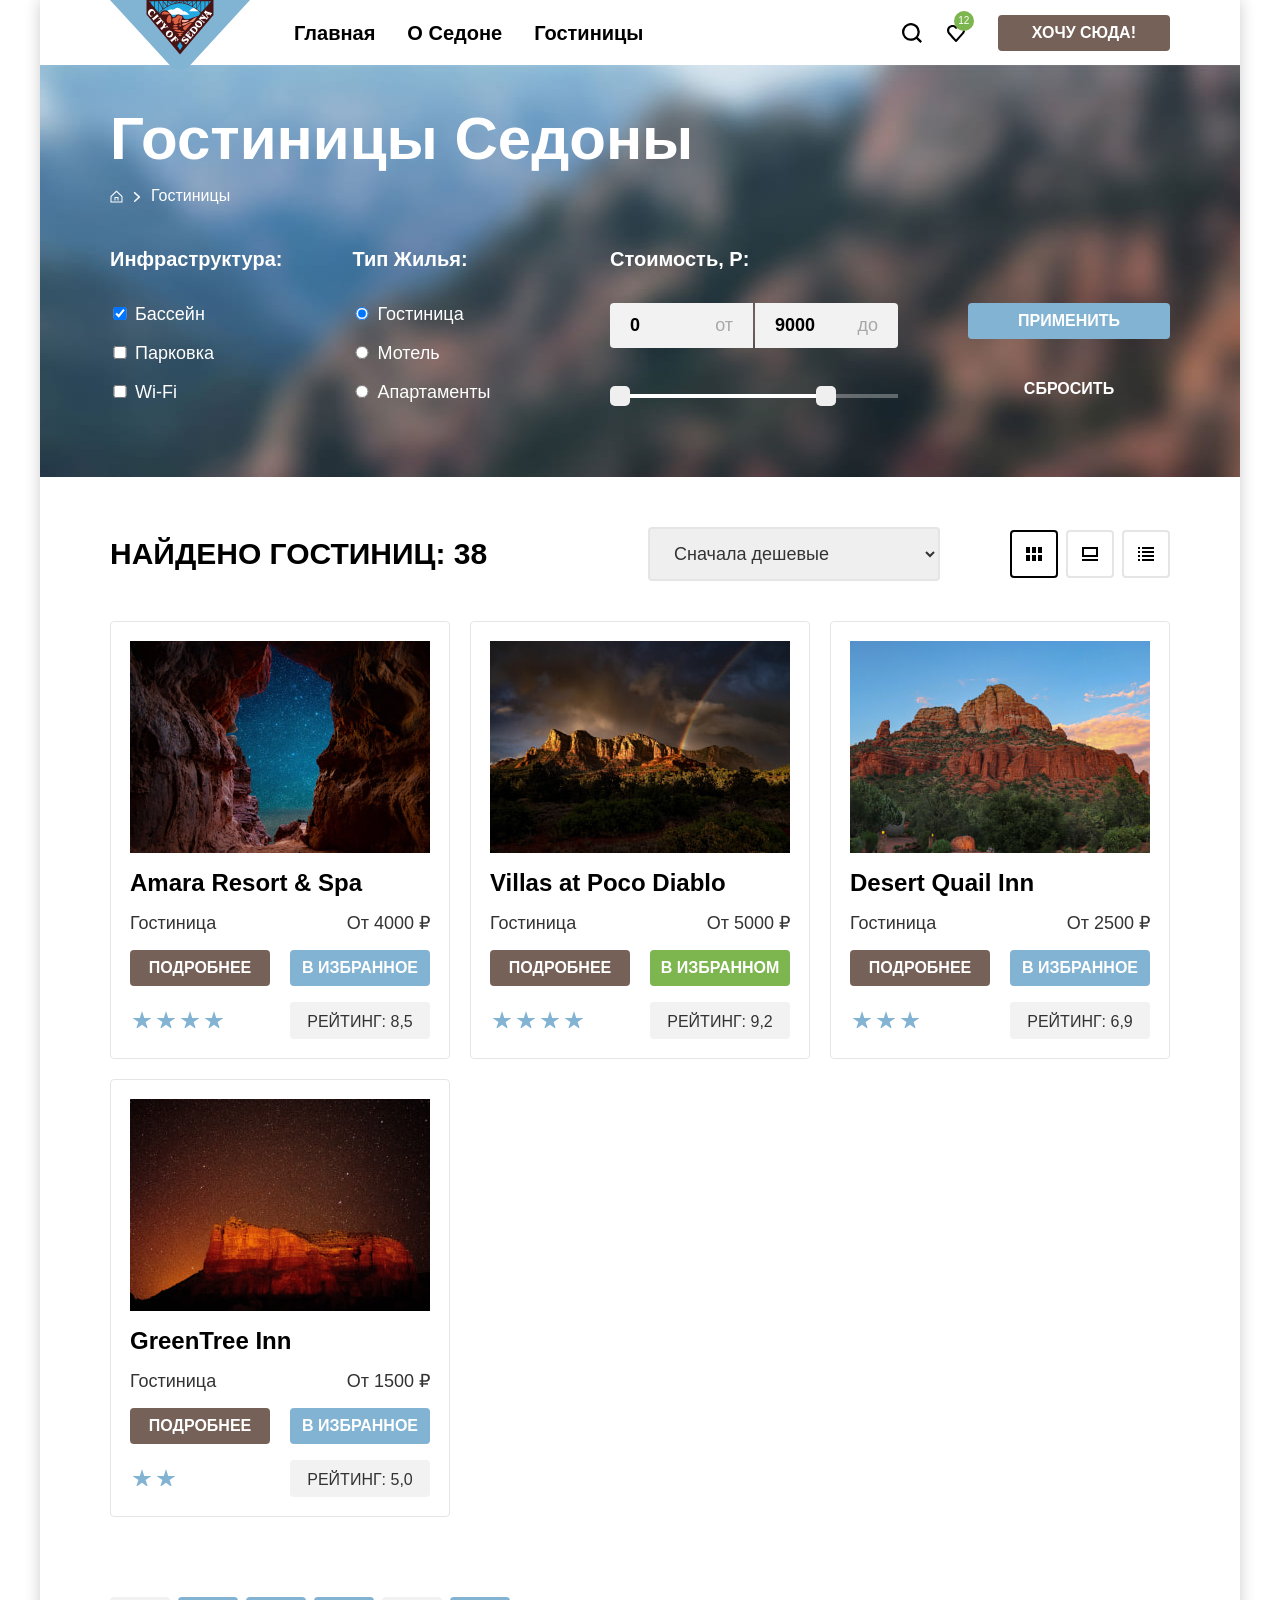
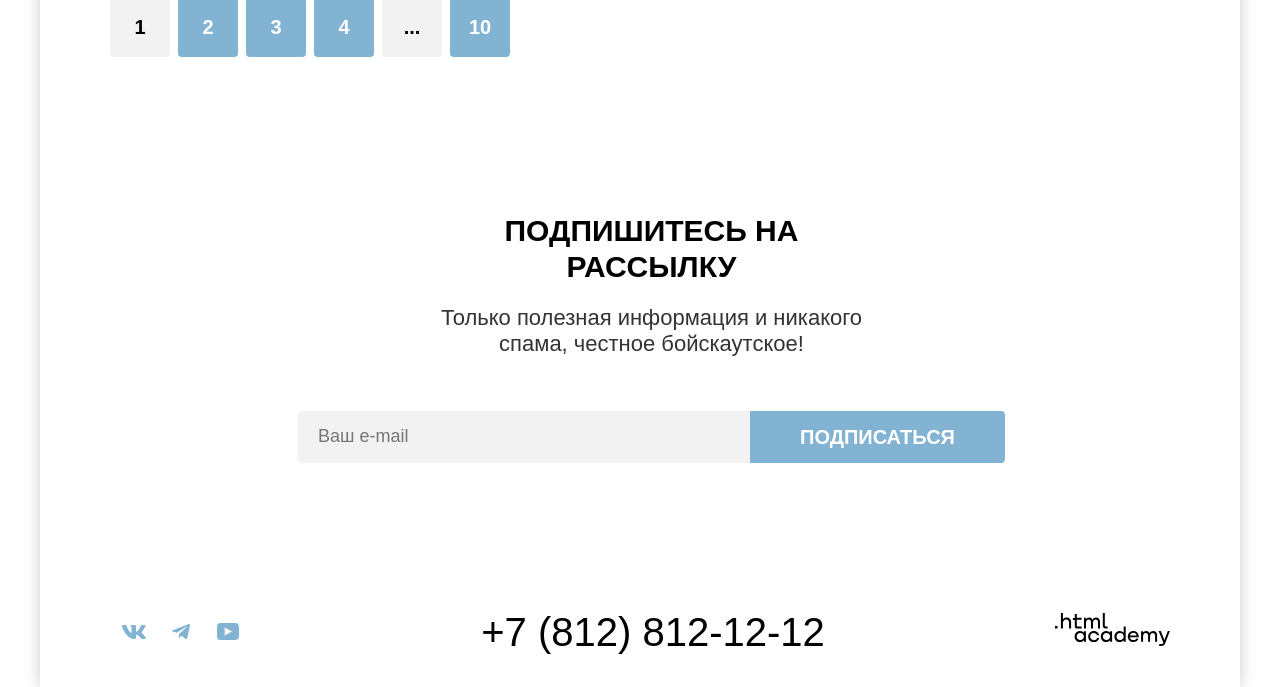
==== catalog.html @ 54590935 "Выровнял вертикальные отсутпы" ====
<!DOCTYPE html>
<html lang="ru">

  <head>
    <meta charset="UTF-8">
    <meta name="viewport" content="width=device-width, initial-scale=1.0">
    <title>Гостиницы Седоны</title>
    <link rel="icon" type="image/png" sizes="32x32" href="favicon.png">
    <link rel="icon" href="favicon.ico" type="image/x-icon">
    <link rel="stylesheet" href="styles/style.css">
  </head>

  <body>
    <div class="page-container">

      <header class="page-header" data-test="header">
        <a href="index.html" class="logo-link" aria-current="page">
          <img src="images/icons/logo.svg" width="140" height="70" alt="Логотип Седоны" class="logo-site">
        </a>
        <nav class="navigation">
          <ul class="navigation-list navigation-menu">
            <li class="navigation-item">
              <a href="index.html" class="navigation-link" aria-current="page">
                Главная
              </a>
            </li>
            <li class="navigation-item">
              <a href="" class="navigation-link">
                О Седоне
              </a>
            </li>
            <li class="navigation-item">
              <a href="catalog.html" class="navigation-link">
                Гостиницы
              </a>
            </li>
          </ul>
          <ul class="navigation-list navigation-user">
            <li class="navigation-item">
              <a href="#" class="navigation-link search-link">
                <span class="visually-hidden">Поиск</span>
              </a>
            </li>
            <li class="navigation-item">
              <a href="#" class="navigation-link favorites-link">
                <span class="visually-hidden">
                  Избранное
                </span>
              </a>
            </li>
            <li class="navigation-item ">
              <a href="#" class="navigation-link link-here">
                Хочу сюда!
              </a>
            </li>
          </ul>

        </nav>

      </header>


      <main class="hotel" data-test="main">
        <div class="page-catalog">
          <h1 class="catalog-title">Гостиницы Седоны</h1>
          <ul class="breadcrumbs">
            <li class="breadcrumbs-item">
              <a href="index.html" class="breadcrumbs-link breadcrumbs-link-home">
                <span class="visually-hidden">Главная</span>
              </a>
            </li>
            <li class="breadcrumbs-item">
              <a href="catalog.html" class="breadcrumbs-link" aria-current="page">Гостиницы</a>
            </li>
          </ul>



          <section class="filter-section" data-test="filter">
            <h2 class="visually-hidden">Фильтр каталога гостиниц</h2>
            <form class="filter-form" action="https://echo.htmlacademy.ru/" method="post">
              <fieldset class="filter-checkbox">
                <legend class="filter-title">Инфраструктура:</legend>
                <ul class="filter-list">
                  <li class="filter-item">
                    <label class="catalog-checked">
                      <input class="filter-input" type="checkbox" name="infrastructure" checked value="pool">
                      <span class="filter-label">Бассейн</span>
                    </label>
                  </li>
                  <li class="filter-item">
                    <label class="catalog-checked">
                      <input class="filter-input" type="checkbox" name="infrastructure" value="parking">
                      <span class="filter-label">Парковка</span>
                    </label>
                  </li>
                  <li class="filter-item">
                    <label class="catalog-check">
                      <input class="filter-input" type="checkbox" name="infrastructure" value="wifi">
                      <span class="filter-label">Wi-Fi</span>
                    </label>
                  </li>
                </ul>
              </fieldset>

              <fieldset class="filter-radio">
                <legend class="filter-title">Тип жилья:</legend>
                <ul class="filter-list">
                  <li class="filter-item">
                    <label class="catalog-radio">
                      <input class="filter-input" id="hotel-radio" name="type-radio" type="radio" checked value="Hotel">
                      <span class="filter-label">Гостиница</span>
                    </label>
                  </li>
                  <li class="filter-item">
                    <label class="catalog-radio">
                      <input class="filter-input" id="motel-radio" name="type-radio" type="radio" value="Motel">
                      <span class="filter-label">Мотель</span>
                    </label>
                  </li>
                  <li class="filter-item">
                    <label class="catalog-radio">
                      <input class="filter-input" id="apartments-radio" name="type-radio" type="radio"
                        value="Apartments">
                      <span class="filter-label">Апартаменты</span>
                    </label>
                  </li>
                </ul>
              </fieldset>

              <fieldset class="filter-price">
                <legend class="filter-title">Стоимость, P:</legend>
                <label class="price-label-min" for="min">
                  <input class="price-input price-input-min" type="number" name="price-min" id="min" value="0"><span
                    class="price-min">от</span>
                </label>
                <label class="price-label-max" for="max">
                  <input class="price-input price-input-max" type="number" name="price-max" id="max" value="9000"><span
                    class="price-max">до</span>
                </label>

                <div class="filter-range">
                  <div class="filter-range-active-line">
                    <button type="button" class="filter-range-from"></button>
                    <button type="button" class="filter-range-to"></button>
                  </div>
                </div>

              </fieldset>
              <fieldset class="filter-buttons">
                <button class="button-apply button-mini" type="submit">Применить</button>
                <button class="button-reset button-mini" type="reset">Сбросить</button>
              </fieldset>

            </form>
          </section>
        </div>

        <section class="catalog-view" data-test="catalog">
          <h2 class="sorting-title">Найдено гостиниц: 38</h2>
          <select class="select-control" aria-label="Сортировка">
            <option value="popular">Сначала популярные</option>
            <option value="cheap" selected>Сначала дешевые</option>
            <option value="expensive">Сначала дорогие</option>
          </select>

          <ul class="display-list">
            <li class="display-item">
              <a href="catalog.html?view=tile" class="display-link view-current view-table" type="button">
                <span class="visually-hidden">Показывать таблицей</span>
              </a>
            </li>
            <li class="display-item">
              <a href="catalog.html?view=card" class="display-link view-item">
                <span class="visually-hidden">Показать по одной карточке</span>
              </a>
            </li>
            <li class=" display-item">
              <a href="catalog.html?view=list" class="display-link view-list">
                <span class="visually-hidden">Показать списком</span>
              </a>
            </li>
          </ul>
        </section>


        <div class="page-wrapper">


          <ul class="catalog-list">
            <li class="card">
              <a class="card-link" href="#">
                <img class="card-image" src="images/amara.jpg" alt="Amara Resort & Spa" width="300" height="212">
              </a>
              <a href="#" class="title-link">
                <h3 class="card-title">Amara Resort & Spa</h3>
              </a>
              <p class="card-type">Гостиница</p>
              <b class="card-price">От 4000 ₽</b>
              <a class="card-button link-more-card" href="#">Подробнее</a>
              <button class="add-favorites card-button" type="button">В избранное</button>
              <div class="stars stars-4">
                <span class="visually-hidden">Четыре звезды</span>
              </div>
              <span class="card-rating">Рейтинг: 8,5</span>
            </li>

            <li class="card">
              <a class="card-link" href="#">
                <img class="card-image" src="images/villas.jpg" alt="Villas at Poco Diablo" width="300" height="212">
              </a>
              <a href="#" class="title-link">
                <h3 class="card-title">Villas at Poco Diablo</h3>
              </a>
              <p class="card-type">Гостиница</p>
              <b class="card-price">От 5000 ₽</b>
              <a class="card-button link-more-card" href="#">Подробнее</a>
              <button class="in-favorites card-button button-mini" type="button">В
                избранном</button>
              <div class="stars stars-4">
                <span class="visually-hidden">Четыре звезды</span>
              </div>
              <span class="card-rating">Рейтинг: 9,2</span>
            </li>

            <li class="card">
              <a class="card-link" href="#">
                <img class="card-image" src="images/desert.jpg" alt="Desert Quail Inn" width="300" height="212">
              </a>
              <a href="#" class="title-link">
                <h3 class="card-title">Desert Quail Inn</h3>
              </a>
              <p class="card-type">Гостиница</p>
              <b class="card-price">От 2500 ₽</b>
              <a class="card-button link-more-card" href="#">Подробнее</a>
              <button class="add-favorites card-button" type="button">В избранное</button>
              <div class="stars stars-3">
                <span class="visually-hidden">три звезды</span>
              </div>
              <span class="card-rating">Рейтинг: 6,9</span>
            </li>

            <li class="card">
              <a class="card-link" href="#">
                <img class="card-image" src="images/green.jpg" alt="GreenTree Inn" width="300" height="212">
              </a>
              <a href="#" class="title-link">
                <h3 class="card-title">GreenTree Inn</h3>
              </a>
              <p class="card-type">Гостиница</p>
              <b class="card-price">От 1500 ₽</b>
              <a class="card-button link-more-card" href="#">Подробнее</a>
              <button class="add-favorites card-button" type="button">В избранное</button>
              <div class="stars stars-2">
                <span class="visually-hidden">Две звезды</span>
              </div>
              <span class="card-rating">Рейтинг: 5,0</span>
            </li>
          </ul>
        </div>
        <div class="page-wrapper">

          <ul class="pagination">
            <li class="pagination-item">
              <a class="pagination-current" aria-current="page">1</a>
            </li>
            <li class="pagination-item">
              <a class="pagination-link" href="#">2</a>
            </li>
            <li class="pagination-item">
              <a class="pagination-link" href="#">3</a>
            </li>
            <li class="pagination-item">
              <a class="pagination-link" href="#">4</a>
            </li>
            <li class="pagination-item">
              <a class="pagination-more" href="#">...</a>
            </li>
            <li class="pagination-item">
              <a class="pagination-link" href="#">10</a>
            </li>
          </ul>
        </div>

      </main>





      <section class="subscribe" data-test="subscribe">
        <h2 class="subscribe-title">
          Подпишитесь на рассылку
        </h2>
        <p class="subscribe-text">Только полезная информация и никакого спама, честное бойскаутское!</p>
        <form class="subscribe-form" action="https://echo.htmlacademy.ru/" method="post">
          <input class="subscribe-input" type="email" name="email" placeholder="Ваш e-mail" required>
          <button class="subscribe-button" type="submit">Подписаться</button>
        </form>
      </section>

      </main>

      <footer class="page-footer" data-test="footer">
        <section class="footer-social">
          <h3 class="visually-hidden">Ссылки на соцсети</h3>
          <ul class="footer-social-list">
            <li class="footer-social-item">
              <a href="https://vk.com/htmlacademy" class="social-link">
                <span class="visually-hidden">VK</span>
                <svg aria-hidden="true" focusable="false" width="24" height="14" viewBox="0 0 24 14" fill="none"
                  xmlns="http://www.w3.org/2000/svg">
                  <path fill-rule="evenodd" clip-rule="evenodd"
                    d="M23.45 0.948C23.616 0.402 23.45 0 22.655 0H20.03C19.362 0 19.054 0.347 18.887 0.73C18.887 0.73 17.552 3.926 15.661 6.002C15.049 6.604 14.771 6.795 14.437 6.795C14.27 6.795 14.019 6.604 14.019 6.057V0.948C14.019 0.292 13.835 0 13.279 0H9.151C8.734 0 8.483 0.304 8.483 0.593C8.483 1.214 9.429 1.358 9.526 3.106V6.904C9.526 7.737 9.373 7.888 9.039 7.888C8.149 7.888 5.984 4.677 4.699 1.003C4.45 0.288 4.198 0 3.527 0H0.9C0.15 0 0 0.347 0 0.73C0 1.412 0.89 4.8 4.145 9.281C6.315 12.341 9.37 14 12.153 14C13.822 14 14.028 13.632 14.028 12.997V10.684C14.028 9.947 14.186 9.8 14.715 9.8C15.105 9.8 15.772 9.992 17.33 11.467C19.11 13.216 19.403 14 20.405 14H23.03C23.78 14 24.156 13.632 23.94 12.904C23.702 12.18 22.852 11.129 21.725 9.882C21.113 9.172 20.195 8.407 19.916 8.024C19.527 7.533 19.638 7.314 19.916 6.877C19.916 6.877 23.116 2.451 23.449 0.948H23.45Z"
                    fill="#83B3D3" />
                </svg>
              </a>
            </li>
            <li class="footer-social-item">
              <a href="https://t.me/htmlacademy" class="social-link">
                <span class="visually-hidden">Телеграм</span>
                <svg aria-hidden="true" focusable="false" width="18" height="16" viewBox="0 0 18 16" fill="none"
                  xmlns="http://www.w3.org/2000/svg">
                  <path
                    d="M16.785 0.0992597L0.840489 6.24776C-0.247661 6.68481 -0.241365 7.29184 0.640845 7.56253L4.73445 8.83953L14.2058 2.8637C14.6537 2.59121 15.0629 2.7378 14.7265 3.03636L7.05283 9.96185H7.05103L7.05283 9.96275L6.77045 14.1823C7.18413 14.1823 7.36669 13.9925 7.59871 13.7686L9.58705 11.8351L13.7229 14.89C14.4855 15.31 15.0332 15.0941 15.2229 14.1841L17.9379 1.38885C18.2158 0.274623 17.5126 -0.229883 16.785 0.0992597Z"
                    fill="#83B3D3" />
                </svg>
              </a>
            </li>
            <li class="footer-social-item">
              <a href="https://www.youtube.com/@HTMLAcademyTV" class="social-link">
                <span class="visually-hidden">youtube</span>
                <svg width="22" height="17" viewBox="0 0 22 17" fill="none" xmlns="http://www.w3.org/2000/svg">
                  <path
                    d="M18.607 0H3.17413C1.31343 0 0 1.59375 0 3.4V13.4937C0 15.4062 1.31343 17 3.17413 17H18.8259C20.4677 17 22 15.4062 22 13.6V3.4C21.7811 1.59375 20.4677 0 18.607 0ZM7.66169 12.5375V4.4625L14.995 8.5L7.66169 12.5375Z"
                    fill="#83B3D3" />
                </svg>
              </a>
            </li>
          </ul>

        </section>
        <address class="address">
          <span class="visually-hidden">Контактный номер телефона</span>
          <a href="tel:+78128121212" class="phone">+7 (812) 812-12-12</a>
        </address>
        <a href="https://htmlacademy.ru" class="copyright-link">
          <svg aria-hidden="true" focusable="false" width="115" height="33" viewBox="0 0 115 33" fill="none"
            xmlns="http://www.w3.org/2000/svg">
            <path d="M0 12.9V15.5H2.5V12.9H0Z" fill="black" />
            <path
              d="M11.6 4.5C10 4.5 8.8 5.2 8 6.2H7.9V0H5.9V15.5H7.9V10.2C7.9 8.1 9.2 6.6 11.2 6.6C13 6.6 14.1 8 14.1 9.8V15.5H16.1V9.4C16.2 6.4 14.3 4.5 11.6 4.5Z"
              fill="black" />
            <path
              d="M26.6 4.8H21.8V1.1H19.8V4.9H17.9V6.9H19.8V12.9C19.8 14.6 20.8 15.6 22.5 15.6H26.6V13.6H22.9C22.2 13.6 21.8 13.2 21.8 12.5V6.8H26.6V4.8Z"
              fill="black" />
            <path
              d="M41.1 4.6C39.5 4.6 38.2 5.4 37.6 6.7H37.5C36.9 5.5 35.7 4.6 34.1 4.6C32.7 4.6 31.6 5.4 31 6.4H30.9V4.8H29V15.4H31V10C31 8 32 6.5 33.6 6.5C35.1 6.5 36 7.5 36 9.1V15.4H38V9.8C38 7.4 39.4 6.5 40.6 6.5C42.1 6.5 43 7.5 43 9.1V15.4H45V8.9C45.1 6.4 43.6 4.6 41.1 4.6Z"
              fill="black" />
            <path d="M47.8 12.7C47.8 14.4 48.8 15.4 50.6 15.4H52.6V13.4H50.9C50.2 13.4 49.8 13 49.8 12.3V0H47.8V12.7Z"
              fill="black" />
            <path
              d="M28.9 19.7C28 18.6 26.7 17.9 25 17.9C21.9 17.9 19.6 20.2 19.6 23.5C19.6 26.8 21.9 29.1 25 29.1C26.8 29.1 28 28.3 28.8 27.2H28.9V28.8H30.9V18.2H28.9V19.7ZM25.3 27.1C23.1 27.1 21.7 25.5 21.7 23.5C21.7 21.5 23.1 19.9 25.3 19.9C27.5 19.9 28.9 21.5 28.9 23.5C28.9 25.4 27.5 27.1 25.3 27.1Z"
              fill="black" />
            <path
              d="M44.2 22C43.7 19.6 41.6 17.9 38.8 17.9C35.4 17.9 33.2 20.4 33.2 23.5C33.2 26.6 35.4 29.1 38.8 29.1C41.6 29.1 43.7 27.3 44.2 24.9H42.1C41.7 26.2 40.4 27.2 38.8 27.2C36.6 27.2 35.2 25.6 35.2 23.6C35.2 21.6 36.6 20 38.8 20C40.4 20 41.6 21 42.1 22.2H44.2V22Z"
              fill="black" />
            <path
              d="M55.1 19.7C54.2 18.6 52.9 17.9 51.2 17.9C48.1 17.9 45.8 20.2 45.8 23.5C45.8 26.8 48.1 29.1 51.2 29.1C53 29.1 54.2 28.3 55 27.2H55.1V28.8H57.1V18.2H55.1V19.7ZM51.5 27.1C49.3 27.1 47.9 25.5 47.9 23.5C47.9 21.5 49.3 19.9 51.5 19.9C53.7 19.9 55.1 21.5 55.1 23.5C55.1 25.4 53.6 27.1 51.5 27.1Z"
              fill="black" />
            <path
              d="M68.7 19.8C67.8 18.7 66.5 17.9 64.8 17.9C61.7 17.9 59.4 20.2 59.4 23.5C59.4 26.8 61.6 29.1 64.8 29.1C66.5 29.1 67.8 28.3 68.6 27.3H68.7V28.8H70.7V13.4H68.7V19.8ZM65.1 27.1C62.9 27.1 61.5 25.5 61.5 23.5C61.5 21.5 62.9 19.9 65.1 19.9C67.3 19.9 68.7 21.5 68.7 23.5C68.6 25.5 67.2 27.1 65.1 27.1Z"
              fill="black" />
            <path
              d="M78.3 17.9C75 17.9 72.8 20.4 72.8 23.5C72.8 26.5 74.9 29.1 78.3 29.1C80.8 29.1 82.8 27.8 83.5 25.5H81.4C80.9 26.5 79.8 27.1 78.4 27.1C76.5 27.1 75.1 25.8 75 24.2H83.8C84 20.6 81.8 17.9 78.3 17.9ZM78.3 19.8C80 19.8 81.3 20.8 81.6 22.4H75.1C75.4 20.9 76.6 19.8 78.3 19.8Z"
              fill="black" />
            <path
              d="M98.2 17.9C96.6 17.9 95.3 18.7 94.6 19.9H94.5C93.9 18.7 92.7 17.9 91.1 17.9C89.7 17.9 88.6 18.6 88 19.7V18.2H86.1V28.8H88.1V23.4C88.1 21.4 89.1 20 90.7 19.9C92.2 19.9 93.1 20.9 93.1 22.5V28.8H95.1V23.2C95.1 20.8 96.5 19.9 97.7 19.9C99.2 19.9 100.1 20.9 100.1 22.5V28.8H102.1V22.3C102.2 19.7 100.7 17.9 98.2 17.9Z"
              fill="black" />
            <path
              d="M109.4 27L105.8 18.1H103.6L108.4 29.7C108.1 30.6 107.7 30.9 106.7 30.9H104.2V32.9H106.7C108.5 32.9 109.5 32.1 110.2 30.3L114.9 18.1H112.8L109.4 27Z"
              fill="black" />
          </svg>
        </a>



      </footer>
    </div>

  </body>

</html>
---- styles/style.css ----
@font-face {
    src: url(../fonts/ptsans-400.woff2) format(woff2);
    font-display: swap;
    font-family: "PT Sans";
    font-style: normal;
    font-weight: 400;
}

@font-face {
    src: url(../fonts/ptsans-700.woff2) format(woff2);
    font-display: swap;
    font-family: "PT Sans";
    font-style: normal;
    font-weight: 700;
}

html {
    box-sizing: border-box;
    height: 100vh;
}

*,
*::before,
*::after {
    box-sizing: inherit;
}

img {
    object-fit: contain;
    max-width: 100%;
    height: auto;
}

body {
    min-width: 1200px;
    min-height: 100%;
    margin: 0;
    background-color: #ffffff;
    font-size: 18px;
    font-family: "PT Sans", sans-serif;
    line-height: 117%;
    color: #333333;
}

.page-container {
    box-shadow: 0 0 15px 0 rgba(0, 0, 0, 0.2);
    display: flex;
    flex-direction: column;
    width: 1200px;
    min-height: 100%;
    margin: 0 auto;
    background-color: #ffffff;
}

.main-index {
    flex-grow: 1;
    max-width: 1200px;
}

.page-wrapper {
    width: 1060px;
    margin: 0 auto;
}

.page-header {
    display: flex;
    gap: 28px;
    margin: 0 70px;
    padding: 0;
}

.logo-link {
    display: block;
    z-index: 0;
    margin-bottom: -10px;
}


.navigation {
    display: flex;
    flex-wrap: wrap;
    justify-content: space-between;
    flex-grow: 1;
    margin: 0;
}

.navigation-list {
    margin: 0;
    padding: 0;
}

.navigation-menu {
    display: flex;
    justify-content: flex-start;
    list-style-type: none;
}

.navigation-user {
    display: flex;
    justify-content: flex-end;
}

.navigation-item {
    display: flex;
    align-items: center;
}


.navigation-link {
    position: relative;
    padding: 20px 16px;
    font-size: 20px;
    font-weight: 700;
    line-height: 120%;
    color: #000000;
    text-align: center;
    text-decoration: none;
    text-transform: capitalize;
}

.navigation-menu .navigation-link::after {
    transform-origin: bottom left;
    content: '';
    position: absolute;
    bottom: 0;
    left: 16px;
    right: 16px;
    transform: scaleX(0);
    height: 2px;
    transition: transform 0.3s ease;
    background-color: #756257;
}

.navigation-link:hover::after {
    transform: scaleX(1);
}

.navigation-user .navigation-link::before {
    transform-origin: bottom left;
    content: '';
    position: absolute;
    bottom: 0;
    left: 16px;
    right: 16px;
    transform: scaleX(0);
    height: 2px;
    transition: transform 0.3s ease;
    background-color: #756257;
}

.navigation-user .navigation-link:hover::before {
    transform: scaleX(1);
}

.search-link {
    min-width: 44px;
    height: 100%;
    background-image: url(../images/icons/icon-search.svg);
    background-repeat: no-repeat;
    background-position: center;
    background-size: 20px 20px;
}

.favorites-link {
    position: relative;
    min-width: 44px;
    height: 100%;
    margin-right: 20px;
    background-image: url(../images/icons/icon-favorites.svg);
    background-repeat: no-repeat;
    background-position: center;
    background-size: 20px 20px;
}

.favorites-link::after {
    content: "12";
    display: flex;
    justify-content: center;
    align-items: center;
    position: absolute;
    top: 11px;
    right: 4px;
    width: 20px;
    height: 20px;
    background-color: #7db54f;
    border-radius: 50%;
    font-size: 10px;
    font-weight: 400;
    color: #ffffff;
}

.link-here {
    outline: none;
    display: flex;
    justify-content: center;
    align-items: center;
    width: fit-content;
    height: fit-content;
    min-height: 36px;
    margin: 0 auto;
    padding: 8px 34px;
    background-color: #756157;
    border: none;
    border-radius: 4px;
    font-size: 16px;
    font-weight: 700;
    line-height: 125%;
    color: #ffffff;
    text-decoration: none;
    text-transform: uppercase;
}

.link-here:hover {
    background-color: #615048;
}

.link-here:focus {
    background-color: #615048;
}

.link-here:active {
    background-color: #756157;
    color: rgba(255, 255, 255, 0.3);
}

.link-search-hotel {
    outline: none;
    display: flex;
    justify-content: center;
    align-items: center;
    width: fit-content;
    min-height: 52px;
    margin: 0 auto;
    padding: 8px 50px;
    background-color: #756157;
    border: none;
    border-radius: 4px;
    font-size: 20px;
    font-weight: 700;
    line-height: 180%;
    color: #ffffff;
    text-decoration: none;
    text-transform: uppercase;
}

.link-search-hotel:hover {
    background-color: #615048;
}

.link-search-hotel:focus {
    background-color: #615048;
}

.link-search-hotel:active {
    background-color: #756157;
    color: rgba(255, 255, 255, 0.3);
}

.link-search-hotel:disabled {
    background-color: #e5e5e5;
    color: #ffffff;
}

.link-more-card {
    background-color: #756157;
}

.link-more-card:hover {
    background-color: #615048;
}

.link-more-card:focus {
    background-color: #615048;
}

.link-more-card:active {
    background-color: #756157;
    color: rgba(255, 255, 255, 0.3);
}

.link-more-card:disabled {
    background-color: #e5e5e5;
    color: #ffffff;
}

.promo {
    width: 1200px;
    height: 485px;
    padding-top: 51px;
    background-color: #82B3D3;
    background-image: url("../images/divider.svg"), url("../images/index-background.jpg");
    background-repeat: no-repeat, no-repeat;
    background-position: bottom center, center center;
    background-size: 100% auto, cover;
    text-align: center;
    vertical-align: middle;
}

.promo-image {
    display: inline-block;
    vertical-align: middle;
}

.promo-headline {
    margin: 0 0 25px;
    padding: 0;
    font-size: 30px;
    font-family: inherit;
    font-weight: 700;
    line-height: 120%;
    color: #000000;
    text-align: center;
    text-transform: uppercase;
}

.recomendation-headline {
    margin: 0 0 20px;
    padding: 0;
    font-size: 30px;
    font-family: inherit;
    font-weight: 700;
    line-height: 120%;
    color: #000000;
    text-align: center;
    text-transform: uppercase;
}

.text-white {
    margin: 0;
    padding: 0;
    font-size: 18px;
    font-family: inherit;
    font-weight: 400;
    line-height: 117%;
    color: #fff;
    text-align: center;
}

.text-item {
    margin: 0;
    padding: 0;
    font-weight: 400;
    text-align: center;
}

.headline-item {
    margin: 0 0 30px;
    padding: 0;
    font-size: 24px;
    font-family: inherit;
    font-weight: 700;
    line-height: 117%;
    color: #000000;
    text-align: center;
    text-transform: uppercase;
}

.promo-text,
.recomendation-text {
    padding: 0;
    font-size: 22px;
    font-family: inherit;
    font-weight: 400;
    line-height: 118%;
    color: #333;
    text-align: center;
}

.promo-text {
    margin: 0 0 54px;
}

.recomendation-text {
    margin: 0;
}


.advantages-header {
    padding: 69px 270px;
    text-align: center;
}

.subscribe-title {
    max-width: 445px;
    margin: 0 auto;
    margin-bottom: 20px;
    padding: 0;
    font-size: 30px;
    font-family: inherit;
    font-weight: 700;
    line-height: 120%;
    color: #000000;
    text-align: center;
    text-transform: uppercase;
}

.subscribe-title-index {
    color: #ffffff;
}

.sorting-title {
    max-width: 445px;
    margin: 0;
    padding: 0;
    font-size: 30px;
    font-family: inherit;
    font-weight: 700;
    line-height: 120%;
    color: #000000;
    text-transform: uppercase;
}

.advantages-list {
    display: flex;
    flex-wrap: wrap;
    margin: 0;
    padding: 0;
    list-style: none;
}

.advantages p {
    font-size: 18px;
    font-weight: 400;
    line-height: 118%;
}

.advantages-item {
    display: block;
    width: 400px;
    min-height: 385px;
    padding: 103px 85px;
    text-align: center;
}

.advantages-item-text {
    display: block;
    align-items: stretch;
    width: 400px;
    padding: 102px 84px 10px;
}

.advantages-item-image {
    display: flex;
    width: 100%;
    padding: 0;
    background-color: #82B3D3;
}

.advantages-item-text {
    width: 400px;
}

.small-hr {
    width: 60px;
    height: 2px;
    margin: 30px auto;
    background-color: rgba(255, 255, 255, 0.3);
    border: none;
}

.small-dark-hr {
    background-color: rgba(0, 0, 0, 0.3);
}


.advatages-title {
    margin: 0;
    padding: 0;
    font-size: 24px;
    font-family: inherit;
    font-weight: 700;
    line-height: 117%;
    text-align: center;
    text-transform: uppercase;
}

.advantages-list li:first-child,
.advantages-list li:last-child {
    background-color: #82B3D3;
    color: #ffffff;
}

.advantages-list li:is(:nth-child(2), :nth-child(4)) {
    background-color: rgba(131, 179, 211, 0.12);
}

.advantages-list li:nth-child(3) {
    background-color: rgba(131, 179, 211, 0.2);
}

.recomendation-list {
    display: flex;
    flex-wrap: wrap;
    margin: 0;
    padding: 0;
    list-style: none;
}

.recomendation-header {
    padding: 64px 347px;
    font-size: 22px;
    text-align: center;
}

.recomendation-item {
    width: 400px;
    padding: 81px 85px;
    text-align: center;
}

.recomendation-item:before {
    content: "";
    display: block;
    width: 75px;
    height: 72px;
    margin: 0 auto 30px;
    background-repeat: no-repeat;
    background-position: center;
    background-size: 75px 72px;
}

.recomendation-item:nth-child(odd) {
    background-color: rgba(131, 179, 211, 0.12);
}

.offer {
    padding: 96px 304px;
    text-align: center;
}

.offer-headline {
    margin: 0 0 20px;
    font-size: 30px;
    font-family: inherit;
    font-weight: 700;
    line-height: 120%;
    color: #000000;
    text-align: center;
    text-transform: uppercase;
}

.subscribe {
    margin: 0 auto;
    padding: 96px 258px 104px;
    color: #333333;
    text-align: center;
}

.subscribe-index {
    background-color: #756157;
    background-image: url(../images/subscribe.jpg);
    background-repeat: no-repeat;
    background-position: center center;
    background-size: cover;
    color: #ffffff;
}

.subscribe-text {
    max-width: 475px;
    margin: 0 auto 54px;
    padding: 0;
    font-size: 22px;
    font-family: inherit;
    font-weight: 400;
    line-height: 118%;
    color: #333333;
    text-align: center;
}

.subscribe-text-index {
    color: #ffffff;
}

.subscribe-form {
    display: flex;
}

.subscribe-input {
    width: 452px;
    padding: 12px 20px;
    background-color: #f2f2f2;
    border: 0;
    border-radius: 4px 0 0 4px;
    font-size: 18px;
    font-family: inherit;
    font-weight: 400;
    line-height: 133%;
    color: #000000;
}

.subscribe-input:not(:placeholder-shown):invalid {
    color: #ff0000;
}

.subscribe-button {
    outline: none;
    padding: 8px 50px;
    background-color: #82b3d3;
    cursor: pointer;
    border: none;
    border-radius: 0 4px 4px 0;
    font-size: 20px;
    font-family: inherit;
    font-weight: 700;
    line-height: 180%;
    color: #ffffff;
    text-align: center;
    text-transform: uppercase;
}

.subscribe-button:hover {
    background-color: #68A2CA;
}

.subscribe-button:focus {
    background-color: #68A2CA;
}

.subscribe-button:active {
    background-color: #68A2CA;
    color: rgba(255, 255, 255, 0.3);
}

.subscribe-button:disabled {
    background-color: #e5e5e5;
    color: #ffffff;
}

.page-footer {
    display: flex;
    justify-content: space-between;
    align-items: center;
    padding: 45px 70px 35px;
}


.footer-social {
    display: flex;
    margin: 0;
}


.footer-social-list {
    display: flex;
    align-items: center;
    flex-basis: 142px;
    margin: 0;
    padding: 0;
    list-style: none;
}

.footer-social-item {
    align-items: center;
    margin: 0;
    padding: 0;
}

.social-link {
    display: flex;
    justify-content: center;
    align-items: center;
    width: 47px;
    height: 40px;
}

.social-link:hover path {
    fill: #68A2CA;
}

.social-link:focus path {
    fill: #68A2CA;
}

.social-link:active path {
    fill: #68A2CA;
    opacity: 0.3;
}

.address {
    display: flex;
    flex-direction: column;
    flex-wrap: wrap;
}

.phone {
    font-size: 40px;
    font-style: normal;
    line-height: 100%;
    color: #000000;
    text-align: center;
    text-decoration: none;
    text-transform: uppercase;
}

.phone:hover {
    color: #756157;
}

.phone:focus {
    color: #756157;
}

.phone:active {
    opacity: 0.3;
    color: #756157;
}

.copyright-link {
    display: block;
}

.copyright-link:hover path {
    fill: #756157;
}

.copyright-link:focus path {
    fill: #756157;
}

.copyright-link:active path {
    fill: #756157;
    opacity: 0.3;
}



.visually-hidden {
    position: absolute;
    overflow: hidden;
    clip: rect(0 0 0 0);
    clip-path: inset(100%);
    width: 1px;
    height: 1px;
    margin: -1px;
    padding: 0;
    border: 0;
    white-space: nowrap;
}

/* Страница каталога */

.page-catalog {
    margin-bottom: 50px;
    padding: 35px 70px 70px;
    background-color: #756157;
    background-image: url(../images/filter.jpg);
    background-repeat: no-repeat;
    background-position: center center;
    background-size: cover;
    color: #ffffff;
}

.catalog-title {
    margin: 0 0 8px;
    font-size: 60px;
    font-weight: 700;
    line-height: 130%;
    color: #ffffff;
}

.breadcrumbs {
    display: flex;
    align-items: center;
    gap: 10px;
    margin: 0;
    margin-bottom: 40px;
    padding: 0;
    color: #242424;
    list-style-type: none;
}

.breadcrumbs-link {
    display: flex;
    row-gap: 10px;
    font-size: 16px;
    font-family: inherit;
    font-weight: 400;
    line-height: 131%;
    color: #ffffff;
    text-decoration: none;
}

.breadcrumbs-link-home {
    display: block;
    min-width: 13px;
    height: 15px;
    background-image: url(../images/icons/breadcrumbs-home.svg);
    background-repeat: no-repeat;
    background-position: center calc(50% + 1px);
}

.breadcrumbs-item {
    display: flex;
    flex-wrap: wrap;
    align-items: center;
    gap: 10px;
}

.breadcrumbs-item::after {
    content: "";
    display: block;
    width: 8px;
    height: 20px;
    background-image: url(../images/icons/arrow-breadcrumbs.svg);
}

.breadcrumbs-item:last-child::after {
    display: none;
}

/* Секция Фильтра */

.filter-section {
    display: block;
}

.filter-buttons {
    display: flex;
    flex-direction: column;
    justify-content: flex-start;
    gap: 32px;
    flex-basis: 191px;
    height: 100%;
    margin: 0;
    margin-top: 56px;
    padding: 0;
    border: none;
}

.filter-item {
    font-size: 18px;
    font-weight: 400;
    line-height: 128%;
}

.filter-form {
    display: flex;
    flex-wrap: wrap;
}

.filter-title {
    margin: 0 0 32px;
    padding: 0;
    font-size: 20px;
    font-weight: 700;
    line-height: 120%;
    text-transform: capitalize;
}

.sorting-title {
    font-size: 30px;
    font-weight: 700;
    line-height: 120%;
    color: #000000;
    text-transform: uppercase;
}

.select-control {
    outline: none;
    flex-basis: 292px;
    margin-right: 70px;
    margin-left: auto;
    padding: 14px 20px;
    border: 2px solid #e5e5e5;
    border-radius: 4px;
    font-size: 18px;
    font-family: inherit;
    font-weight: 400;
    line-height: 117%;
    color: #333333;
}

.select-control:hover {
    border-color: #68A2CA;
}

.select-control:focus {
    border-color: #68A2CA;
}

.select-control:disabled {
    border-color: rgba(0, 0, 0, 0.3);
    color: rgba(0, 0, 0, 0.3);
}


.button-apply {
    outline: none;
    background-color: #82B3D3;
    border: none;
}

.button-apply:hover {
    background-color: #68A2CA;
}

.button-apply:focus {
    background-color: #68A2CA;
}

.button-apply:active {
    background-color: #68A2CA;
}

.button-apply:disabled {
    background-color: #e5e5e5;
}

.button-reset {
    outline: none;
    background-color: transparent;
    border: none;
}

.button-reset:hover {
    opacity: 0.6;
}

.button-reset:focus {
    outline: 3px solid #82B3D3;
}

.button-reset:active {
    color: rgba(255, 255, 255, 0.3);
}

.button-reset:disabled {
    opacity: 0.1;
}

.button-mini {
    padding: 8px 50px;
    cursor: pointer;
    border-radius: 4px;
    font-size: 16px;
    font-family: inherit;
    font-weight: 700;
    line-height: 125%;
    color: #ffffff;
    text-align: center;
    text-decoration: none;
    text-transform: uppercase;
}

.hotel {
    flex-grow: 1;
}

.filter-list,
.pagination,
.display-list,
.catalog-list {
    margin: 0;
    padding: 0;
    list-style: none;
}

.filter-list {
    display: flex;
    flex-direction: column;
    gap: 16px;
}

.filter-checkbox {
    width: 150px;
    margin: 0;
    margin-right: 70px;
    padding: 0;
    border: none;
}

.filter-radio {
    width: 150px;
    margin: 0;
    padding: 0;
    border: none;
}

.filter-price {
    /* display: flex; */;
    display: grid;
    align-items: flex-start;
    row-gap: 46px;
    flex-basis: 288px;
    grid-template-rows: auto min-content;
    grid-template-columns: 1fr 1fr;
    grid-auto-rows: auto;
    height: 100%;
    margin: 0;
    margin-right: 70px;
    margin-left: auto;
    padding: 0;
    border: none;
}

.filter-input {
    width: 20px;
    margin: 0;
    border-radius: 4px;
}

.filter-input:hover,
.filter-label:hover {
    opacity: 0.6;
}

.filter-input:focus {
    border: 3px solid #83B3D3;
}

.filter-input:active,
.filter-label:active {
    color: rgba(255, 255, 255, 0.3);
}

.price-input {
    outline: 3px solid transparent;
    width: 143px;
    margin: 0;
    padding: 12px 20px;
    background-color: #f2f2f2;
    border: none;
    font-size: 18px;
    font-family: inherit;
    font-weight: 700;
    color: #000000;
}

/* Убираем стрелки в Chrome, Safari, Edge, Opera */
.price-input::-webkit-outer-spin-button,
.price-input::-webkit-inner-spin-button {
    -webkit-appearance: none;
    margin: 0;
}

/* Убираем стрелки в Firefox */
.price-input {
    -moz-appearance: textfield;
}

.price-input:hover {
    background-color: #e5e5e5;
}

.price-input:focus {
    outline: 3px solid #83B3D3;
    background-color: #e5e5e5;
}

.price-label-min {
    margin-right: 2px;
}

.price-label-min,
.price-label-max {
    display: flex;
    justify-content: flex-end;
    align-items: center;
    position: relative;
}

.price-input-min {
    border-radius: 4px 0 0 4px;
}

.price-min {
    position: absolute;
    top: 12px;
    right: 20px;
    opacity: 0.3;
    font-size: 18px;
    font-weight: 400;
    color: #000000;
    text-align: right;
}

.price-max {
    position: absolute;
    top: 12px;
    right: 20px;
    opacity: 0.3;
    font-size: 18px;
    font-weight: 400;
    color: #000000;
    text-align: right;
}

.price-input-max {
    border-radius: 0 4px 4px 0;
}

/* Ползунок цены */

.filter-range {
    grid-row: 2 / 3;
    grid-column: 1 / 3;
    position: relative;
    width: 100%;
    height: 4px;
    background-color: rgba(255, 255, 255, 0.3);
}

.filter-range-active-line {
    grid-row: 2 / 3;
    position: absolute;
    width: 226px;
    max-width: 100%;
    height: 100%;
    background-color: #ffffff;
}

.filter-range-active-line button {
    outline: 2px solid transparent;
    position: absolute;
    top: 50%;
    transform: translateY(-50%);
    width: 20px;
    height: 20px;
    cursor: pointer;
    border: none;
    border-radius: 5px;
}

.filter-range-active-line button:hover {
    box-shadow: 0 4px 10px 0 rgba(0, 0, 0, 0.25);
}

.filter-range-active-line button:focus-visible {
    box-shadow: 0 4px 10px 0 rgba(0, 0, 0, 0.25);
    outline: 3px solid #83B3D3;
}

.filter-range-active-line button:active {
    box-shadow: 0 7px 15px 0 rgba(0, 0, 0, 0.4);
    outline: 2px solid #83B3D3;
}

.filter-range-from {
    left: 0;
}

.filter-range-to {
    right: 0;
}

.display-list {
    display: flex;
    gap: 8px;
    flex-basis: 160px;
    height: 48px;
}



/* конец стилизации ползунка цены */

.catalog-view {
    display: flex;
    justify-content: space-between;
    align-items: center;
    flex-grow: 1;
    margin-bottom: 40px;
    padding: 0 70px;
}

.catalog-list {
    display: flex;
    flex-wrap: wrap;
    gap: 20px;
    width: 1060px;
    margin-bottom: 80px;
}

.display-link {
    outline: none;
    display: block;
    min-width: 48px;
    min-height: 48px;
    padding: 14px 12px;
    border: 2px solid #e5e5e5;
    border-radius: 4px;
}

.display-link:hover {
    border: 2px solid #000;
}

.display-link:focus-visible {
    border-color: #68A2CA;
}

.display-link:active {
    border: 2px solid #000;
}

.view-current {
    border: 2px solid black;
}

.view-table {
    background-image: url(../images/icons/icon-view-table.svg);
    background-repeat: no-repeat;
    background-position: center;
    background-size: 16px 14px;
}

.view-item {
    background-image: url(../images/icons/icon-view-item.svg);
    background-repeat: no-repeat;
    background-position: center;
    background-size: 16px 14px;
}

.view-list {
    background-image: url(../images/icons/icon-view-list.svg);
    background-repeat: no-repeat;
    background-position: center;
    background-size: 16px 14px;
}


.card {
    display: grid;
    justify-content: space-between;
    gap: 16px 20px;
    grid-template-rows: 212px 28px 21px 36px 37px;
    grid-template-columns: 1fr 1fr;
    width: 340px;
    padding: 19px;
    border: 1px solid #e5e5e5;
    border-radius: 4px;
}

.card-image {
    object-fit: contain;
    width: 100%;
    height: 212px;
}

.title-link {
    grid-column: 1 / 3;
    text-decoration: none;
}

.card-button {
    outline: none;
    width: 140px;
    padding: 8px 10px;
    cursor: pointer;
    border: none;
    border-radius: 4px;
    font-size: 16px;
    font-family: inherit;
    font-weight: 700;
    line-height: 125%;
    color: #ffffff;
    text-align: center;
    text-decoration: none;
    text-transform: uppercase;
}

.display-list a,
.card-link,
.pagination a {
    text-decoration: none;
}

.display-list a,
.card-link {
    color: #000000;
}

.card-link {
    grid-row: 1 / 2;
    grid-column: 1 / -1;
}

.card-title {
    outline-offset: 0;
    margin: 0;
    padding: 0;
    font-size: 24px;
    font-family: inherit;
    font-weight: 700;
    line-height: 117%;
    color: #000000;
}

.card-type,
.card-price {
    margin: 0;
    padding: 0;
    font-size: 18px;
    font-family: inherit;
    font-weight: 400;
    line-height: 117%;
    color: #333333;
}

.card-price {
    justify-self: flex-end;
}

.stars {
    position: relative;
    width: 140px;
    height: 17px;
}

.stars::after {
    content: "";
    position: absolute;
    top: 50%;
    left: 0;
    height: 100%;
    background: url(../images/icons/star.svg) repeat-x;
    background-position: 0 0;
    background-size: 24px 18px;
}

/* Рейтинг 2 звезды */
.stars.stars-2::after {
    width: calc((24px) * 2);
}

/* Рейтинг 3 звезды */
.stars.stars-3::after {
    width: calc((24px) * 3);
}

/* Рейтинг 4 звезды */
.stars.stars-4::after {
    width: calc((24px) * 4);
}

.card-rating {
    justify-self: stretch;
    grid-column: 2 / 3;
    padding: 10px;
    background-color: #f2f2f2;
    border-radius: 4px;
    font-size: 16px;
    font-weight: 400;
    line-height: 125%;
    color: #333333;
    text-align: center;
    text-transform: uppercase;
}

.add-favorites {
    background-color: #82b3d3;
}

.add-favorites:hover {
    background-color: #68A2CA;
}

.add-favorites:focus {
    background-color: #68A2CA;
}

.add-favorites:active {
    background-color: #82b3d3;
    color: rgba(255, 255, 255, 0.3);
}

.add-favorites:disabled {
    background-color: #e5e5e5;
    color: #ffffff;
}

.in-favorites {
    background-color: #7db54f;
}

.in-favorites:hover {
    background-color: #6c9e42;
}

.in-favorites:focus {
    background-color: #6c9e42;
}

.in-favorites:active {
    background-color: #7db54f;
    color: rgba(255, 255, 255, 0.3);
}

.in-favorites:disabled {
    background-color: #e5e5e5;
    color: #ffffff;
}

.pagination {
    display: flex;
    flex-wrap: wrap;
    gap: 8px;
    margin-bottom: 60px;
}

.pagination-link {
    outline: none;
    display: flex;
    justify-content: center;
    align-items: center;
    width: 60px;
    height: 60px;
    margin: 0;
    background-color: #82b3d3;
    border-radius: 4px;
    font-size: 20px;
    font-family: inherit;
    font-weight: 700;
    line-height: 180%;
    color: #ffffff;
    text-transform: uppercase;
}

.pagination-link:hover {
    background-color: #68A2CA;
}

.pagination-link:focus {
    background-color: #68A2CA;
}

.pagination-link:active {
    background-color: #68A2CA;
    color: rgba(255, 255, 255, 0.3);
}

.pagination-current,
.pagination-more {
    display: flex;
    justify-content: center;
    align-items: center;
    width: 60px;
    height: 60px;
    margin: 0;
    background-color: #F2F2F2;
    border-radius: 4px;
    font-size: 20px;
    font-family: inherit;
    font-weight: 700;
    line-height: 180%;
    color: #000000;
    text-transform: uppercase;
}
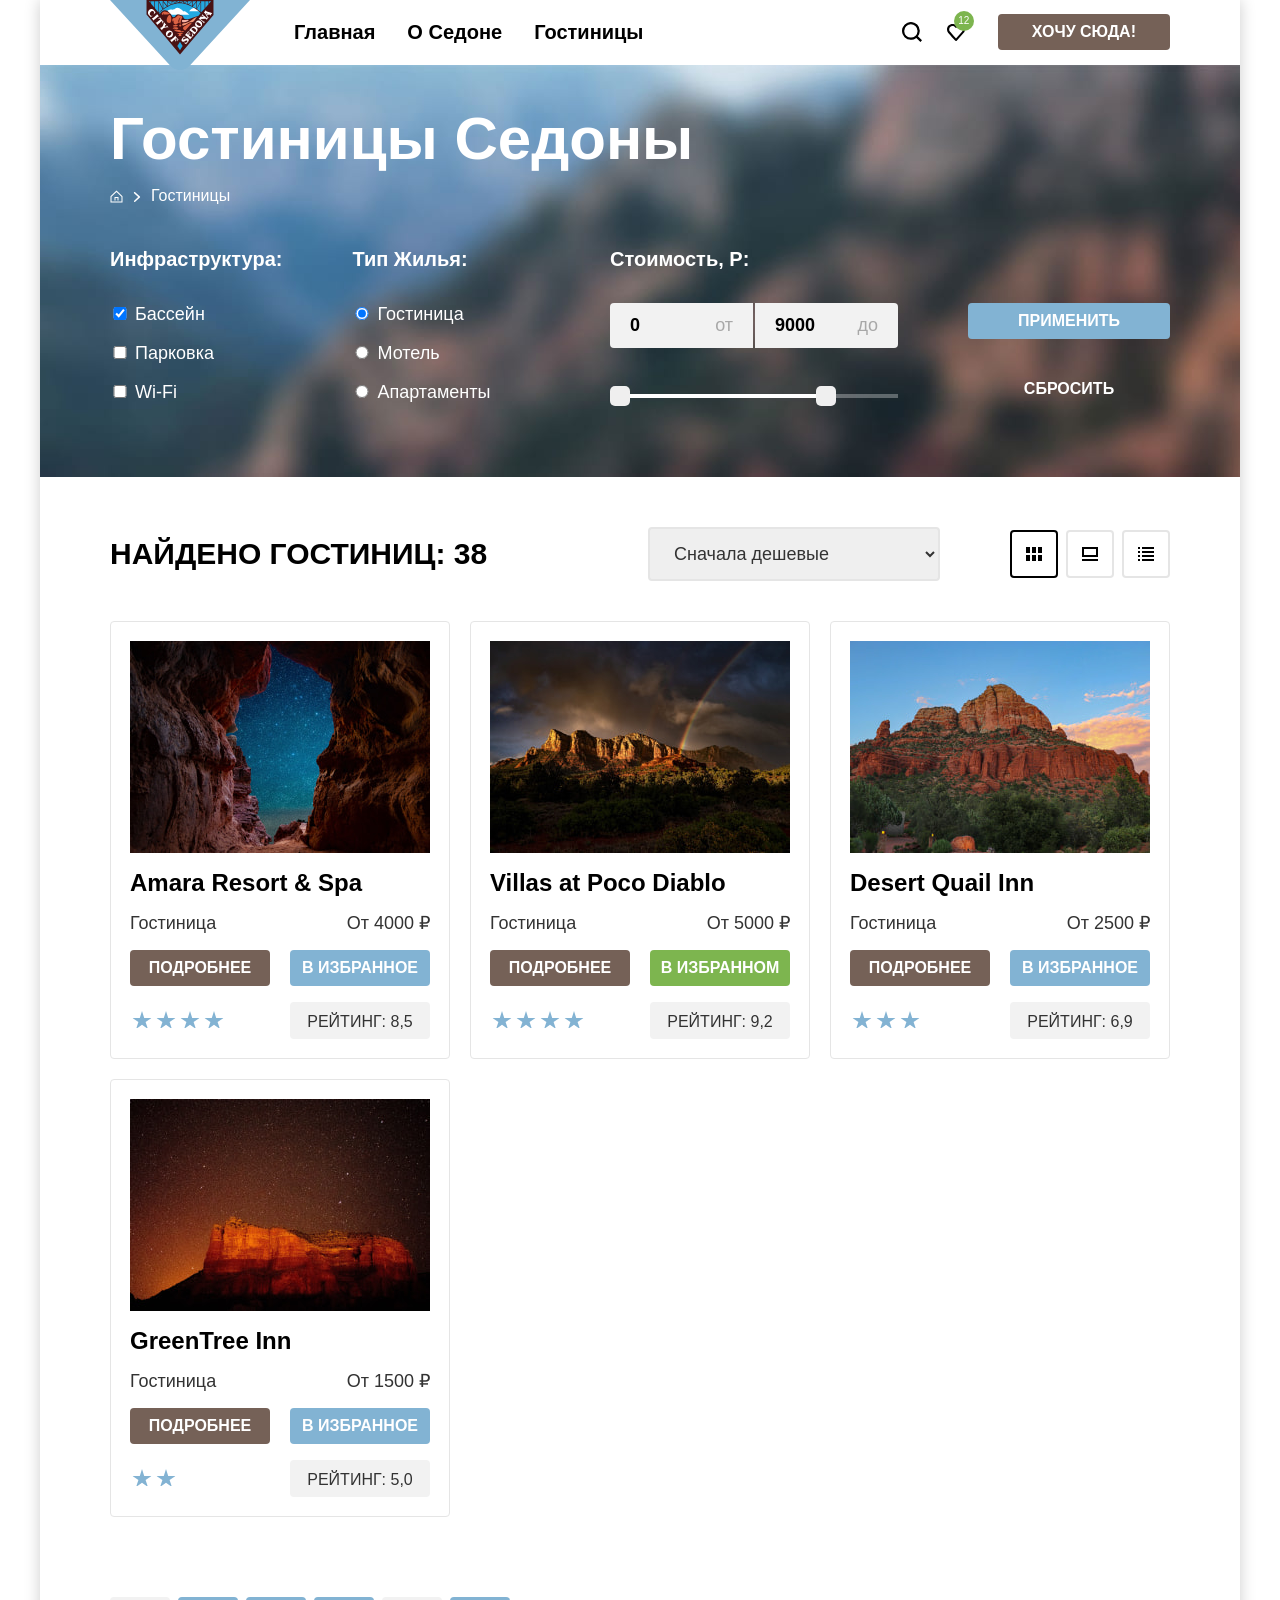
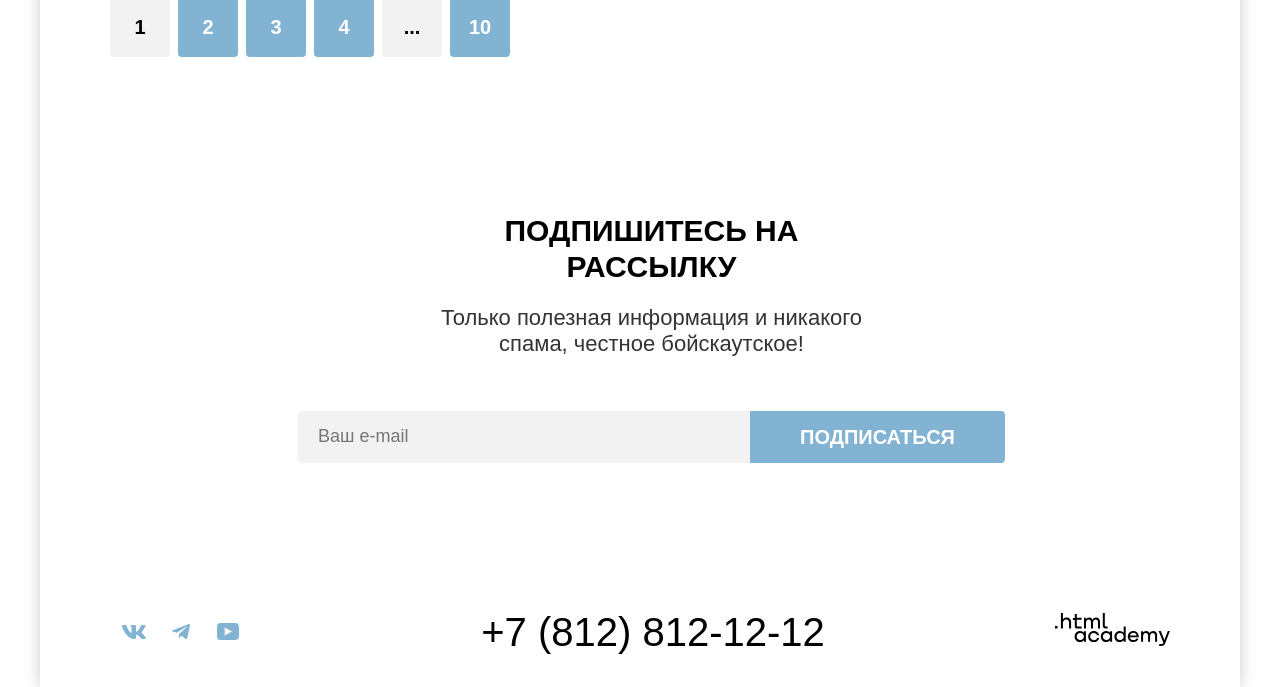
==== commit b9d4ecd7: "скопировал шапку в каталог" ====
--- a/catalog.html
+++ b/catalog.html
@@ -37,18 +37,18 @@
           </ul>
           <ul class="navigation-list navigation-user">
             <li class="navigation-item">
-              <a href="#" class="navigation-link search-link">
+              <a href="#" class="search-link">
                 <span class="visually-hidden">Поиск</span>
               </a>
             </li>
             <li class="navigation-item">
-              <a href="#" class="navigation-link favorites-link">
+              <a href="#" class="favorites-link">
                 <span class="visually-hidden">
                   Избранное
                 </span>
               </a>
             </li>
-            <li class="navigation-item ">
+            <li class="navigation-item item-here">
               <a href="#" class="navigation-link link-here">
                 Хочу сюда!
               </a>
--- a/styles/style.css
+++ b/styles/style.css
@@ -1,1153 +1,1180 @@
 @font-face {
-    src: url(../fonts/ptsans-400.woff2) format(woff2);
-    font-display: swap;
-    font-family: "PT Sans";
-    font-style: normal;
-    font-weight: 400;
+  src: url(../fonts/ptsans-400.woff2) format(woff2);
+  font-display: swap;
+  font-family: "PT Sans";
+  font-style: normal;
+  font-weight: 400;
 }
 
 @font-face {
-    src: url(../fonts/ptsans-700.woff2) format(woff2);
-    font-display: swap;
-    font-family: "PT Sans";
-    font-style: normal;
-    font-weight: 700;
+  src: url(../fonts/ptsans-700.woff2) format(woff2);
+  font-display: swap;
+  font-family: "PT Sans";
+  font-style: normal;
+  font-weight: 700;
 }
 
 html {
-    box-sizing: border-box;
-    height: 100vh;
+  box-sizing: border-box;
+  height: 100vh;
 }
 
 *,
 *::before,
 *::after {
-    box-sizing: inherit;
+  box-sizing: inherit;
 }
 
 img {
-    object-fit: contain;
-    max-width: 100%;
-    height: auto;
+  object-fit: contain;
+  max-width: 100%;
+  height: auto;
 }
 
 body {
-    min-width: 1200px;
-    min-height: 100%;
-    margin: 0;
-    background-color: #ffffff;
-    font-size: 18px;
-    font-family: "PT Sans", sans-serif;
-    line-height: 117%;
-    color: #333333;
+  min-width: 1200px;
+  min-height: 100%;
+  margin: 0;
+  background-color: #ffffff;
+  font-size: 18px;
+  font-family: "PT Sans", sans-serif;
+  line-height: 117%;
+  color: #333333;
 }
 
 .page-container {
-    box-shadow: 0 0 15px 0 rgba(0, 0, 0, 0.2);
-    display: flex;
-    flex-direction: column;
-    width: 1200px;
-    min-height: 100%;
-    margin: 0 auto;
-    background-color: #ffffff;
+  box-shadow: 0 0 15px 0 rgba(0, 0, 0, 0.2);
+  display: flex;
+  flex-direction: column;
+  width: 1200px;
+  min-height: 100%;
+  margin: 0 auto;
+  background-color: #ffffff;
 }
 
 .main-index {
-    flex-grow: 1;
-    max-width: 1200px;
+  flex-grow: 1;
+  max-width: 1200px;
 }
 
 .page-wrapper {
-    width: 1060px;
-    margin: 0 auto;
+  width: 1060px;
+  margin: 0 auto;
 }
 
 .page-header {
-    display: flex;
-    gap: 28px;
-    margin: 0 70px;
-    padding: 0;
+  display: flex;
+  gap: 28px;
+  margin: 0 70px;
+  padding: 0;
 }
 
 .logo-link {
-    display: block;
-    z-index: 0;
-    margin-bottom: -10px;
+  display: block;
+  z-index: 0;
+  margin-bottom: -10px;
 }
 
 
 .navigation {
-    display: flex;
-    flex-wrap: wrap;
-    justify-content: space-between;
-    flex-grow: 1;
-    margin: 0;
+  display: flex;
+  flex-wrap: wrap;
+  justify-content: space-between;
+  flex-grow: 1;
+  margin: 0;
 }
 
 .navigation-list {
-    margin: 0;
-    padding: 0;
+  height: fit-content;
+  margin: 0;
+  padding: 0;
+  list-style-type: none;
 }
 
 .navigation-menu {
-    display: flex;
-    justify-content: flex-start;
-    list-style-type: none;
+  display: flex;
+  justify-content: flex-start;
+  flex-wrap: wrap;
 }
 
 .navigation-user {
-    display: flex;
-    justify-content: flex-end;
+  display: flex;
+  justify-content: flex-end;
+  flex-wrap: wrap;
 }
 
 .navigation-item {
-    display: flex;
-    align-items: center;
-}
-
+  height: fit-content;
+  margin: 0;
+  padding: 0;
+}
 
 .navigation-link {
-    position: relative;
-    padding: 20px 16px;
-    font-size: 20px;
-    font-weight: 700;
-    line-height: 120%;
-    color: #000000;
-    text-align: center;
-    text-decoration: none;
-    text-transform: capitalize;
+  display: block;
+  position: relative;
+  padding: 20px 16px;
+  font-size: 20px;
+  font-weight: 700;
+  line-height: 120%;
+  color: #000000;
+  text-align: center;
+  text-decoration: none;
+  text-transform: capitalize;
 }
 
 .navigation-menu .navigation-link::after {
-    transform-origin: bottom left;
-    content: '';
-    position: absolute;
-    bottom: 0;
-    left: 16px;
-    right: 16px;
-    transform: scaleX(0);
-    height: 2px;
-    transition: transform 0.3s ease;
-    background-color: #756257;
+  transform-origin: bottom left;
+  content: '';
+  position: absolute;
+  bottom: 0;
+  left: 16px;
+  right: 16px;
+  transform: scaleX(0);
+  height: 2px;
+  transition: transform 0.3s ease;
+  background-color: #756257;
 }
 
 .navigation-link:hover::after {
-    transform: scaleX(1);
+  transform: scaleX(1);
 }
 
 .navigation-user .navigation-link::before {
-    transform-origin: bottom left;
-    content: '';
-    position: absolute;
-    bottom: 0;
-    left: 16px;
-    right: 16px;
-    transform: scaleX(0);
-    height: 2px;
-    transition: transform 0.3s ease;
-    background-color: #756257;
+  transform-origin: bottom left;
+  content: '';
+  position: absolute;
+  bottom: 0;
+  left: 16px;
+  right: 16px;
+  transform: scaleX(0);
+  height: 2px;
+  transition: transform 0.3s ease;
+  background-color: #756257;
 }
 
 .navigation-user .navigation-link:hover::before {
-    transform: scaleX(1);
+  transform: scaleX(1);
 }
 
 .search-link {
-    min-width: 44px;
-    height: 100%;
-    background-image: url(../images/icons/icon-search.svg);
-    background-repeat: no-repeat;
-    background-position: center;
-    background-size: 20px 20px;
+  display: flex;
+  align-items: center;
+  justify-content: center;
+  min-width: 44px;
+  min-height: 64px;
+  background-image: url(../images/icons/icon-search.svg);
+  background-repeat: no-repeat;
+  background-position: center;
+  background-size: 20px 20px;
 }
 
 .favorites-link {
-    position: relative;
-    min-width: 44px;
-    height: 100%;
-    margin-right: 20px;
-    background-image: url(../images/icons/icon-favorites.svg);
-    background-repeat: no-repeat;
-    background-position: center;
-    background-size: 20px 20px;
+  display: flex;
+  align-items: center;
+  justify-content: center;
+  position: relative;
+  min-width: 44px;
+  min-height: 64px;
+  margin-right: 20px;
+  background-image: url(../images/icons/icon-favorites.svg);
+  background-repeat: no-repeat;
+  background-position: center;
+  background-size: 20px 20px;
 }
 
 .favorites-link::after {
-    content: "12";
-    display: flex;
-    justify-content: center;
-    align-items: center;
-    position: absolute;
-    top: 11px;
-    right: 4px;
-    width: 20px;
-    height: 20px;
-    background-color: #7db54f;
-    border-radius: 50%;
-    font-size: 10px;
-    font-weight: 400;
-    color: #ffffff;
+  content: "12";
+  display: flex;
+  justify-content: center;
+  align-items: center;
+  position: absolute;
+  top: 11px;
+  right: 4px;
+  width: 20px;
+  height: 20px;
+  background-color: #7db54f;
+  border-radius: 50%;
+  font-size: 10px;
+  font-weight: 400;
+  color: #ffffff;
+}
+.item-here {
+  display: flex;
+  align-items: center;
+  margin: auto;
 }
 
 .link-here {
-    outline: none;
-    display: flex;
-    justify-content: center;
-    align-items: center;
-    width: fit-content;
-    height: fit-content;
-    min-height: 36px;
-    margin: 0 auto;
-    padding: 8px 34px;
-    background-color: #756157;
-    border: none;
-    border-radius: 4px;
-    font-size: 16px;
-    font-weight: 700;
-    line-height: 125%;
-    color: #ffffff;
-    text-decoration: none;
-    text-transform: uppercase;
+  outline: none;
+  display: flex;
+  justify-content: center;
+  align-items: center;
+  width: fit-content;
+  height: fit-content;
+  min-height: 36px;
+  margin: 0 auto;
+  padding: 8px 34px;
+  background-color: #756157;
+  border: none;
+  border-radius: 4px;
+  font-size: 16px;
+  font-weight: 700;
+  line-height: 125%;
+  color: #ffffff;
+  text-decoration: none;
+  text-transform: uppercase;
 }
 
 .link-here:hover {
-    background-color: #615048;
+  background-color: #615048;
 }
 
 .link-here:focus {
-    background-color: #615048;
+  background-color: #615048;
 }
 
 .link-here:active {
-    background-color: #756157;
-    color: rgba(255, 255, 255, 0.3);
+  background-color: #756157;
+  color: rgba(255, 255, 255, 0.3);
 }
 
 .link-search-hotel {
-    outline: none;
-    display: flex;
-    justify-content: center;
-    align-items: center;
-    width: fit-content;
-    min-height: 52px;
-    margin: 0 auto;
-    padding: 8px 50px;
-    background-color: #756157;
-    border: none;
-    border-radius: 4px;
-    font-size: 20px;
-    font-weight: 700;
-    line-height: 180%;
-    color: #ffffff;
-    text-decoration: none;
-    text-transform: uppercase;
+  outline: none;
+  display: flex;
+  justify-content: center;
+  align-items: center;
+  width: fit-content;
+  min-height: 52px;
+  margin: 0 auto;
+  padding: 8px 50px;
+  background-color: #756157;
+  border: none;
+  border-radius: 4px;
+  font-size: 20px;
+  font-weight: 700;
+  line-height: 180%;
+  color: #ffffff;
+  text-decoration: none;
+  text-transform: uppercase;
 }
 
 .link-search-hotel:hover {
-    background-color: #615048;
+  background-color: #615048;
 }
 
 .link-search-hotel:focus {
-    background-color: #615048;
+  background-color: #615048;
 }
 
 .link-search-hotel:active {
-    background-color: #756157;
-    color: rgba(255, 255, 255, 0.3);
+  background-color: #756157;
+  color: rgba(255, 255, 255, 0.3);
 }
 
 .link-search-hotel:disabled {
-    background-color: #e5e5e5;
-    color: #ffffff;
+  background-color: #e5e5e5;
+  color: #ffffff;
 }
 
 .link-more-card {
-    background-color: #756157;
+  background-color: #756157;
 }
 
 .link-more-card:hover {
-    background-color: #615048;
+  background-color: #615048;
 }
 
 .link-more-card:focus {
-    background-color: #615048;
+  background-color: #615048;
 }
 
 .link-more-card:active {
-    background-color: #756157;
-    color: rgba(255, 255, 255, 0.3);
+  background-color: #756157;
+  color: rgba(255, 255, 255, 0.3);
 }
 
 .link-more-card:disabled {
-    background-color: #e5e5e5;
-    color: #ffffff;
+  background-color: #e5e5e5;
+  color: #ffffff;
 }
 
 .promo {
-    width: 1200px;
-    height: 485px;
-    padding-top: 51px;
-    background-color: #82B3D3;
-    background-image: url("../images/divider.svg"), url("../images/index-background.jpg");
-    background-repeat: no-repeat, no-repeat;
-    background-position: bottom center, center center;
-    background-size: 100% auto, cover;
-    text-align: center;
-    vertical-align: middle;
+  width: 1200px;
+  height: 485px;
+  padding-top: 51px;
+  background-color: #82B3D3;
+  background-image: url("../images/divider.svg"), url("../images/index-background.jpg");
+  background-repeat: no-repeat, no-repeat;
+  background-position: bottom center, center center;
+  background-size: 100% auto, cover;
+  text-align: center;
+  vertical-align: middle;
 }
 
 .promo-image {
-    display: inline-block;
-    vertical-align: middle;
+  display: inline-block;
+  vertical-align: middle;
 }
 
 .promo-headline {
-    margin: 0 0 25px;
-    padding: 0;
-    font-size: 30px;
-    font-family: inherit;
-    font-weight: 700;
-    line-height: 120%;
-    color: #000000;
-    text-align: center;
-    text-transform: uppercase;
+  margin: 0 0 25px;
+  padding: 0;
+  font-size: 30px;
+  font-family: inherit;
+  font-weight: 700;
+  line-height: 120%;
+  color: #000000;
+  text-align: center;
+  text-transform: uppercase;
 }
 
 .recomendation-headline {
-    margin: 0 0 20px;
-    padding: 0;
-    font-size: 30px;
-    font-family: inherit;
-    font-weight: 700;
-    line-height: 120%;
-    color: #000000;
-    text-align: center;
-    text-transform: uppercase;
+  margin: 0 0 20px;
+  padding: 0;
+  font-size: 30px;
+  font-family: inherit;
+  font-weight: 700;
+  line-height: 120%;
+  color: #000000;
+  text-align: center;
+  text-transform: uppercase;
 }
 
 .text-white {
-    margin: 0;
-    padding: 0;
-    font-size: 18px;
-    font-family: inherit;
-    font-weight: 400;
-    line-height: 117%;
-    color: #fff;
-    text-align: center;
+  margin: 0;
+  padding: 0;
+  font-size: 18px;
+  font-family: inherit;
+  font-weight: 400;
+  line-height: 117%;
+  color: #fff;
+  text-align: center;
 }
 
 .text-item {
-    margin: 0;
-    padding: 0;
-    font-weight: 400;
-    text-align: center;
+  margin: 0;
+  padding: 0;
+  font-weight: 400;
+  text-align: center;
 }
 
 .headline-item {
-    margin: 0 0 30px;
-    padding: 0;
-    font-size: 24px;
-    font-family: inherit;
-    font-weight: 700;
-    line-height: 117%;
-    color: #000000;
-    text-align: center;
-    text-transform: uppercase;
+  margin: 0 0 30px;
+  padding: 0;
+  font-size: 24px;
+  font-family: inherit;
+  font-weight: 700;
+  line-height: 117%;
+  color: #000000;
+  text-align: center;
+  text-transform: uppercase;
 }
 
 .promo-text,
 .recomendation-text {
-    padding: 0;
-    font-size: 22px;
-    font-family: inherit;
-    font-weight: 400;
-    line-height: 118%;
-    color: #333;
-    text-align: center;
+  padding: 0;
+  font-size: 22px;
+  font-family: inherit;
+  font-weight: 400;
+  line-height: 118%;
+  color: #333;
+  text-align: center;
 }
 
 .promo-text {
-    margin: 0 0 54px;
+  margin: 0;
 }
 
 .recomendation-text {
-    margin: 0;
+  margin: 0;
 }
 
 
 .advantages-header {
-    padding: 69px 270px;
-    text-align: center;
+  padding: 69px 270px 90px;
+  text-align: center;
 }
 
 .subscribe-title {
-    max-width: 445px;
-    margin: 0 auto;
-    margin-bottom: 20px;
-    padding: 0;
-    font-size: 30px;
-    font-family: inherit;
-    font-weight: 700;
-    line-height: 120%;
-    color: #000000;
-    text-align: center;
-    text-transform: uppercase;
+  max-width: 445px;
+  margin: 0 auto;
+  margin-bottom: 20px;
+  padding: 0;
+  font-size: 30px;
+  font-family: inherit;
+  font-weight: 700;
+  line-height: 120%;
+  color: #000000;
+  text-align: center;
+  text-transform: uppercase;
 }
 
 .subscribe-title-index {
-    color: #ffffff;
+  color: #ffffff;
 }
 
 .sorting-title {
-    max-width: 445px;
-    margin: 0;
-    padding: 0;
-    font-size: 30px;
-    font-family: inherit;
-    font-weight: 700;
-    line-height: 120%;
-    color: #000000;
-    text-transform: uppercase;
+  max-width: 445px;
+  margin: 0;
+  padding: 0;
+  font-size: 30px;
+  font-family: inherit;
+  font-weight: 700;
+  line-height: 120%;
+  color: #000000;
+  text-transform: uppercase;
 }
 
 .advantages-list {
-    display: flex;
-    flex-wrap: wrap;
-    margin: 0;
-    padding: 0;
-    list-style: none;
-}
-
-.advantages p {
-    font-size: 18px;
-    font-weight: 400;
-    line-height: 118%;
-}
+  display: flex;
+  flex-wrap: wrap;
+  margin: 0;
+  padding: 0;
+  list-style: none;
+}
+
 
 .advantages-item {
-    display: block;
-    width: 400px;
-    min-height: 385px;
-    padding: 103px 85px;
-    text-align: center;
+  display: block;
+  width: 400px;
+  min-height: 385px;
+  padding: 103px 85px;
+  text-align: center;
 }
 
 .advantages-item-text {
-    display: block;
-    align-items: stretch;
-    width: 400px;
-    padding: 102px 84px 10px;
+  display: block;
+  align-items: stretch;
+  width: 400px;
+  padding: 102px 84px 10px;
 }
 
 .advantages-item-image {
-    display: flex;
-    width: 100%;
-    padding: 0;
-    background-color: #82B3D3;
+  display: flex;
+  width: 100%;
+  padding: 0;
+  background-color: #82B3D3;
 }
 
 .advantages-item-text {
-    width: 400px;
+  width: 400px;
 }
 
 .small-hr {
-    width: 60px;
-    height: 2px;
-    margin: 30px auto;
-    background-color: rgba(255, 255, 255, 0.3);
-    border: none;
+  width: 60px;
+  height: 2px;
+  margin: 30px auto;
+  background-color: rgba(255, 255, 255, 0.3);
+  border: none;
 }
 
 .small-dark-hr {
-    background-color: rgba(0, 0, 0, 0.3);
+  background-color: rgba(0, 0, 0, 0.3);
 }
 
 
 .advatages-title {
-    margin: 0;
-    padding: 0;
-    font-size: 24px;
-    font-family: inherit;
-    font-weight: 700;
-    line-height: 117%;
-    text-align: center;
-    text-transform: uppercase;
+  margin: 0;
+  padding: 0;
+  font-size: 24px;
+  font-family: inherit;
+  font-weight: 700;
+  line-height: 117%;
+  text-align: center;
+  text-transform: uppercase;
 }
 
 .advantages-list li:first-child,
 .advantages-list li:last-child {
-    background-color: #82B3D3;
-    color: #ffffff;
+  background-color: #82B3D3;
+  color: #ffffff;
 }
 
 .advantages-list li:is(:nth-child(2), :nth-child(4)) {
-    background-color: rgba(131, 179, 211, 0.12);
+  background-color: rgba(131, 179, 211, 0.12);
 }
 
 .advantages-list li:nth-child(3) {
-    background-color: rgba(131, 179, 211, 0.2);
+  background-color: rgba(131, 179, 211, 0.2);
 }
 
 .recomendation-list {
-    display: flex;
-    flex-wrap: wrap;
-    margin: 0;
-    padding: 0;
-    list-style: none;
+  display: flex;
+  flex-wrap: wrap;
+  margin: 0;
+  padding: 0;
+  list-style: none;
 }
 
 .recomendation-header {
-    padding: 64px 347px;
-    font-size: 22px;
-    text-align: center;
+  padding: 64px 347px;
+  font-size: 22px;
+  text-align: center;
 }
 
 .recomendation-item {
-    width: 400px;
-    padding: 81px 85px;
-    text-align: center;
-}
-
-.recomendation-item:before {
-    content: "";
-    display: block;
-    width: 75px;
-    height: 72px;
-    margin: 0 auto 30px;
-    background-repeat: no-repeat;
-    background-position: center;
-    background-size: 75px 72px;
-}
+  width: 400px;
+  padding: 81px 85px;
+  text-align: center;
+}
+
+.recomendation-item::before {
+  content: "";
+  display: block;
+  width: 75px;
+  height: 72px;
+  margin: 0 auto 30px;
+  background-repeat: no-repeat;
+  background-position: center;
+  background-size: 75px 72px;
+}
+
+.housing-item::before {
+  background-image: url(../images/icons/house.svg);
+}
+
+.food-item::before {
+  background-image: url(../images/icons/food.svg);
+}
+
+.souvenir-item::before {
+  background-image: url(../images/icons/souvenir.svg);
+}
+
 
 .recomendation-item:nth-child(odd) {
-    background-color: rgba(131, 179, 211, 0.12);
+  background-color: rgba(131, 179, 211, 0.12);
 }
 
 .offer {
-    padding: 96px 304px;
-    text-align: center;
+  padding: 96px 304px;
+  text-align: center;
 }
 
 .offer-headline {
-    margin: 0 0 20px;
-    font-size: 30px;
-    font-family: inherit;
-    font-weight: 700;
-    line-height: 120%;
-    color: #000000;
-    text-align: center;
-    text-transform: uppercase;
+  margin: 0 0 20px;
+  font-size: 30px;
+  font-family: inherit;
+  font-weight: 700;
+  line-height: 120%;
+  color: #000000;
+  text-align: center;
+  text-transform: uppercase;
+}
+
+.offer-text {
+  margin: 0 0 54px;
+  padding: 0;
 }
 
 .subscribe {
-    margin: 0 auto;
-    padding: 96px 258px 104px;
-    color: #333333;
-    text-align: center;
+  margin: 0 auto;
+  padding: 96px 258px 104px;
+  color: #333333;
+  text-align: center;
 }
 
 .subscribe-index {
-    background-color: #756157;
-    background-image: url(../images/subscribe.jpg);
-    background-repeat: no-repeat;
-    background-position: center center;
-    background-size: cover;
-    color: #ffffff;
+  background-color: #756157;
+  background-image: url(../images/subscribe.jpg);
+  background-repeat: no-repeat;
+  background-position: center center;
+  background-size: cover;
+  color: #ffffff;
 }
 
 .subscribe-text {
-    max-width: 475px;
-    margin: 0 auto 54px;
-    padding: 0;
-    font-size: 22px;
-    font-family: inherit;
-    font-weight: 400;
-    line-height: 118%;
-    color: #333333;
-    text-align: center;
+  max-width: 475px;
+  margin: 0 auto 54px;
+  padding: 0;
+  font-size: 22px;
+  font-family: inherit;
+  font-weight: 400;
+  line-height: 118%;
+  color: #333333;
+  text-align: center;
 }
 
 .subscribe-text-index {
-    color: #ffffff;
+  color: #ffffff;
 }
 
 .subscribe-form {
-    display: flex;
+  display: flex;
 }
 
 .subscribe-input {
-    width: 452px;
-    padding: 12px 20px;
-    background-color: #f2f2f2;
-    border: 0;
-    border-radius: 4px 0 0 4px;
-    font-size: 18px;
-    font-family: inherit;
-    font-weight: 400;
-    line-height: 133%;
-    color: #000000;
+  width: 452px;
+  padding: 12px 20px;
+  background-color: #f2f2f2;
+  border: 0;
+  border-radius: 4px 0 0 4px;
+  font-size: 18px;
+  font-family: inherit;
+  font-weight: 400;
+  line-height: 133%;
+  color: #000000;
 }
 
 .subscribe-input:not(:placeholder-shown):invalid {
-    color: #ff0000;
+  color: #ff0000;
 }
 
 .subscribe-button {
-    outline: none;
-    padding: 8px 50px;
-    background-color: #82b3d3;
-    cursor: pointer;
-    border: none;
-    border-radius: 0 4px 4px 0;
-    font-size: 20px;
-    font-family: inherit;
-    font-weight: 700;
-    line-height: 180%;
-    color: #ffffff;
-    text-align: center;
-    text-transform: uppercase;
+  outline: none;
+  padding: 8px 50px;
+  background-color: #82b3d3;
+  cursor: pointer;
+  border: none;
+  border-radius: 0 4px 4px 0;
+  font-size: 20px;
+  font-family: inherit;
+  font-weight: 700;
+  line-height: 180%;
+  color: #ffffff;
+  text-align: center;
+  text-transform: uppercase;
 }
 
 .subscribe-button:hover {
-    background-color: #68A2CA;
+  background-color: #68A2CA;
 }
 
 .subscribe-button:focus {
-    background-color: #68A2CA;
+  background-color: #68A2CA;
 }
 
 .subscribe-button:active {
-    background-color: #68A2CA;
-    color: rgba(255, 255, 255, 0.3);
+  background-color: #68A2CA;
+  color: rgba(255, 255, 255, 0.3);
 }
 
 .subscribe-button:disabled {
-    background-color: #e5e5e5;
-    color: #ffffff;
+  background-color: #e5e5e5;
+  color: #ffffff;
 }
 
 .page-footer {
-    display: flex;
-    justify-content: space-between;
-    align-items: center;
-    padding: 45px 70px 35px;
+  display: flex;
+  justify-content: space-between;
+  align-items: center;
+  padding: 45px 70px 35px;
 }
 
 
 .footer-social {
-    display: flex;
-    margin: 0;
+  display: flex;
+  margin: 0;
 }
 
 
 .footer-social-list {
-    display: flex;
-    align-items: center;
-    flex-basis: 142px;
-    margin: 0;
-    padding: 0;
-    list-style: none;
+  display: flex;
+  align-items: center;
+  flex-basis: 142px;
+  margin: 0;
+  padding: 0;
+  list-style: none;
 }
 
 .footer-social-item {
-    align-items: center;
-    margin: 0;
-    padding: 0;
+  align-items: center;
+  margin: 0;
+  padding: 0;
 }
 
 .social-link {
-    display: flex;
-    justify-content: center;
-    align-items: center;
-    width: 47px;
-    height: 40px;
+  display: flex;
+  justify-content: center;
+  align-items: center;
+  width: 47px;
+  height: 40px;
 }
 
 .social-link:hover path {
-    fill: #68A2CA;
+  fill: #68A2CA;
 }
 
 .social-link:focus path {
-    fill: #68A2CA;
+  fill: #68A2CA;
 }
 
 .social-link:active path {
-    fill: #68A2CA;
-    opacity: 0.3;
+  fill: #68A2CA;
+  opacity: 0.3;
 }
 
 .address {
-    display: flex;
-    flex-direction: column;
-    flex-wrap: wrap;
+  display: flex;
+  flex-direction: column;
+  flex-wrap: wrap;
 }
 
 .phone {
-    font-size: 40px;
-    font-style: normal;
-    line-height: 100%;
-    color: #000000;
-    text-align: center;
-    text-decoration: none;
-    text-transform: uppercase;
+  font-size: 40px;
+  font-style: normal;
+  line-height: 100%;
+  color: #000000;
+  text-align: center;
+  text-decoration: none;
+  text-transform: uppercase;
 }
 
 .phone:hover {
-    color: #756157;
+  color: #756157;
 }
 
 .phone:focus {
-    color: #756157;
+  color: #756157;
 }
 
 .phone:active {
-    opacity: 0.3;
-    color: #756157;
+  opacity: 0.3;
+  color: #756157;
 }
 
 .copyright-link {
-    display: block;
+  display: block;
 }
 
 .copyright-link:hover path {
-    fill: #756157;
+  fill: #756157;
 }
 
 .copyright-link:focus path {
-    fill: #756157;
+  fill: #756157;
 }
 
 .copyright-link:active path {
-    fill: #756157;
-    opacity: 0.3;
+  fill: #756157;
+  opacity: 0.3;
 }
 
 
 
 .visually-hidden {
-    position: absolute;
-    overflow: hidden;
-    clip: rect(0 0 0 0);
-    clip-path: inset(100%);
-    width: 1px;
-    height: 1px;
-    margin: -1px;
-    padding: 0;
-    border: 0;
-    white-space: nowrap;
+  position: absolute;
+  overflow: hidden;
+  clip: rect(0 0 0 0);
+  clip-path: inset(100%);
+  width: 1px;
+  height: 1px;
+  margin: -1px;
+  padding: 0;
+  border: 0;
+  white-space: nowrap;
 }
 
 /* Страница каталога */
 
 .page-catalog {
-    margin-bottom: 50px;
-    padding: 35px 70px 70px;
-    background-color: #756157;
-    background-image: url(../images/filter.jpg);
-    background-repeat: no-repeat;
-    background-position: center center;
-    background-size: cover;
-    color: #ffffff;
+  margin-bottom: 50px;
+  padding: 35px 70px 70px;
+  background-color: #756157;
+  background-image: url(../images/filter.jpg);
+  background-repeat: no-repeat;
+  background-position: center center;
+  background-size: cover;
+  color: #ffffff;
 }
 
 .catalog-title {
-    margin: 0 0 8px;
-    font-size: 60px;
-    font-weight: 700;
-    line-height: 130%;
-    color: #ffffff;
+  margin: 0 0 8px;
+  font-size: 60px;
+  font-weight: 700;
+  line-height: 130%;
+  color: #ffffff;
 }
 
 .breadcrumbs {
-    display: flex;
-    align-items: center;
-    gap: 10px;
-    margin: 0;
-    margin-bottom: 40px;
-    padding: 0;
-    color: #242424;
-    list-style-type: none;
+  display: flex;
+  align-items: center;
+  gap: 10px;
+  margin: 0;
+  margin-bottom: 40px;
+  padding: 0;
+  color: #242424;
+  list-style-type: none;
 }
 
 .breadcrumbs-link {
-    display: flex;
-    row-gap: 10px;
-    font-size: 16px;
-    font-family: inherit;
-    font-weight: 400;
-    line-height: 131%;
-    color: #ffffff;
-    text-decoration: none;
+  display: flex;
+  row-gap: 10px;
+  font-size: 16px;
+  font-family: inherit;
+  font-weight: 400;
+  line-height: 131%;
+  color: #ffffff;
+  text-decoration: none;
 }
 
 .breadcrumbs-link-home {
-    display: block;
-    min-width: 13px;
-    height: 15px;
-    background-image: url(../images/icons/breadcrumbs-home.svg);
-    background-repeat: no-repeat;
-    background-position: center calc(50% + 1px);
+  display: block;
+  min-width: 13px;
+  height: 15px;
+  background-image: url(../images/icons/breadcrumbs-home.svg);
+  background-repeat: no-repeat;
+  background-position: center calc(50% + 1px);
 }
 
 .breadcrumbs-item {
-    display: flex;
-    flex-wrap: wrap;
-    align-items: center;
-    gap: 10px;
+  display: flex;
+  flex-wrap: wrap;
+  align-items: center;
+  gap: 10px;
 }
 
 .breadcrumbs-item::after {
-    content: "";
-    display: block;
-    width: 8px;
-    height: 20px;
-    background-image: url(../images/icons/arrow-breadcrumbs.svg);
+  content: "";
+  display: block;
+  width: 8px;
+  height: 20px;
+  background-image: url(../images/icons/arrow-breadcrumbs.svg);
 }
 
 .breadcrumbs-item:last-child::after {
-    display: none;
+  display: none;
 }
 
 /* Секция Фильтра */
 
 .filter-section {
-    display: block;
+  display: block;
 }
 
 .filter-buttons {
-    display: flex;
-    flex-direction: column;
-    justify-content: flex-start;
-    gap: 32px;
-    flex-basis: 191px;
-    height: 100%;
-    margin: 0;
-    margin-top: 56px;
-    padding: 0;
-    border: none;
+  display: flex;
+  flex-direction: column;
+  justify-content: flex-start;
+  gap: 32px;
+  flex-basis: 191px;
+  height: 100%;
+  margin: 0;
+  margin-top: 56px;
+  padding: 0;
+  border: none;
 }
 
 .filter-item {
-    font-size: 18px;
-    font-weight: 400;
-    line-height: 128%;
+  font-size: 18px;
+  font-weight: 400;
+  line-height: 128%;
 }
 
 .filter-form {
-    display: flex;
-    flex-wrap: wrap;
+  display: flex;
+  flex-wrap: wrap;
 }
 
 .filter-title {
-    margin: 0 0 32px;
-    padding: 0;
-    font-size: 20px;
-    font-weight: 700;
-    line-height: 120%;
-    text-transform: capitalize;
+  margin: 0 0 32px;
+  padding: 0;
+  font-size: 20px;
+  font-weight: 700;
+  line-height: 120%;
+  text-transform: capitalize;
 }
 
 .sorting-title {
-    font-size: 30px;
-    font-weight: 700;
-    line-height: 120%;
-    color: #000000;
-    text-transform: uppercase;
+  font-size: 30px;
+  font-weight: 700;
+  line-height: 120%;
+  color: #000000;
+  text-transform: uppercase;
 }
 
 .select-control {
-    outline: none;
-    flex-basis: 292px;
-    margin-right: 70px;
-    margin-left: auto;
-    padding: 14px 20px;
-    border: 2px solid #e5e5e5;
-    border-radius: 4px;
-    font-size: 18px;
-    font-family: inherit;
-    font-weight: 400;
-    line-height: 117%;
-    color: #333333;
+  outline: none;
+  flex-basis: 292px;
+  margin-right: 70px;
+  margin-left: auto;
+  padding: 14px 20px;
+  border: 2px solid #e5e5e5;
+  border-radius: 4px;
+  font-size: 18px;
+  font-family: inherit;
+  font-weight: 400;
+  line-height: 117%;
+  color: #333333;
 }
 
 .select-control:hover {
-    border-color: #68A2CA;
+  border-color: #68A2CA;
 }
 
 .select-control:focus {
-    border-color: #68A2CA;
+  border-color: #68A2CA;
 }
 
 .select-control:disabled {
-    border-color: rgba(0, 0, 0, 0.3);
-    color: rgba(0, 0, 0, 0.3);
+  border-color: rgba(0, 0, 0, 0.3);
+  color: rgba(0, 0, 0, 0.3);
 }
 
 
 .button-apply {
-    outline: none;
-    background-color: #82B3D3;
-    border: none;
+  outline: none;
+  background-color: #82B3D3;
+  border: none;
 }
 
 .button-apply:hover {
-    background-color: #68A2CA;
+  background-color: #68A2CA;
 }
 
 .button-apply:focus {
-    background-color: #68A2CA;
+  background-color: #68A2CA;
 }
 
 .button-apply:active {
-    background-color: #68A2CA;
+  background-color: #68A2CA;
 }
 
 .button-apply:disabled {
-    background-color: #e5e5e5;
+  background-color: #e5e5e5;
 }
 
 .button-reset {
-    outline: none;
-    background-color: transparent;
-    border: none;
+  outline: none;
+  background-color: transparent;
+  border: none;
 }
 
 .button-reset:hover {
-    opacity: 0.6;
+  opacity: 0.6;
 }
 
 .button-reset:focus {
-    outline: 3px solid #82B3D3;
+  outline: 3px solid #82B3D3;
 }
 
 .button-reset:active {
-    color: rgba(255, 255, 255, 0.3);
+  color: rgba(255, 255, 255, 0.3);
 }
 
 .button-reset:disabled {
-    opacity: 0.1;
+  opacity: 0.1;
 }
 
 .button-mini {
-    padding: 8px 50px;
-    cursor: pointer;
-    border-radius: 4px;
-    font-size: 16px;
-    font-family: inherit;
-    font-weight: 700;
-    line-height: 125%;
-    color: #ffffff;
-    text-align: center;
-    text-decoration: none;
-    text-transform: uppercase;
+  padding: 8px 50px;
+  cursor: pointer;
+  border-radius: 4px;
+  font-size: 16px;
+  font-family: inherit;
+  font-weight: 700;
+  line-height: 125%;
+  color: #ffffff;
+  text-align: center;
+  text-decoration: none;
+  text-transform: uppercase;
 }
 
 .hotel {
-    flex-grow: 1;
+  flex-grow: 1;
 }
 
 .filter-list,
 .pagination,
 .display-list,
 .catalog-list {
-    margin: 0;
-    padding: 0;
-    list-style: none;
+  margin: 0;
+  padding: 0;
+  list-style: none;
 }
 
 .filter-list {
-    display: flex;
-    flex-direction: column;
-    gap: 16px;
+  display: flex;
+  flex-direction: column;
+  gap: 16px;
 }
 
 .filter-checkbox {
-    width: 150px;
-    margin: 0;
-    margin-right: 70px;
-    padding: 0;
-    border: none;
+  width: 150px;
+  margin: 0;
+  margin-right: 70px;
+  padding: 0;
+  border: none;
 }
 
 .filter-radio {
-    width: 150px;
-    margin: 0;
-    padding: 0;
-    border: none;
+  width: 150px;
+  margin: 0;
+  padding: 0;
+  border: none;
 }
 
 .filter-price {
-    /* display: flex; */;
-    display: grid;
-    align-items: flex-start;
-    row-gap: 46px;
-    flex-basis: 288px;
-    grid-template-rows: auto min-content;
-    grid-template-columns: 1fr 1fr;
-    grid-auto-rows: auto;
-    height: 100%;
-    margin: 0;
-    margin-right: 70px;
-    margin-left: auto;
-    padding: 0;
-    border: none;
+  display: grid;
+  align-items: flex-start;
+  row-gap: 46px;
+  flex-basis: 288px;
+  grid-template-rows: auto min-content;
+  grid-template-columns: 1fr 1fr;
+  grid-auto-rows: auto;
+  height: 100%;
+  margin: 0;
+  margin-right: 70px;
+  margin-left: auto;
+  padding: 0;
+  border: none;
 }
 
 .filter-input {
-    width: 20px;
-    margin: 0;
-    border-radius: 4px;
+  width: 20px;
+  margin: 0;
+  border-radius: 4px;
 }
 
 .filter-input:hover,
 .filter-label:hover {
-    opacity: 0.6;
+  opacity: 0.6;
 }
 
 .filter-input:focus {
-    border: 3px solid #83B3D3;
+  border: 3px solid #83B3D3;
 }
 
 .filter-input:active,
 .filter-label:active {
-    color: rgba(255, 255, 255, 0.3);
+  color: rgba(255, 255, 255, 0.3);
 }
 
 .price-input {
-    outline: 3px solid transparent;
-    width: 143px;
-    margin: 0;
-    padding: 12px 20px;
-    background-color: #f2f2f2;
-    border: none;
-    font-size: 18px;
-    font-family: inherit;
-    font-weight: 700;
-    color: #000000;
+  outline: 3px solid transparent;
+  width: 143px;
+  margin: 0;
+  padding: 12px 20px;
+  background-color: #f2f2f2;
+  border: none;
+  font-size: 18px;
+  font-family: inherit;
+  font-weight: 700;
+  color: #000000;
 }
 
 /* Убираем стрелки в Chrome, Safari, Edge, Opera */
 .price-input::-webkit-outer-spin-button,
 .price-input::-webkit-inner-spin-button {
-    -webkit-appearance: none;
-    margin: 0;
+  -webkit-appearance: none;
+  margin: 0;
 }
 
 /* Убираем стрелки в Firefox */
 .price-input {
-    -moz-appearance: textfield;
+  -moz-appearance: textfield;
 }
 
 .price-input:hover {
-    background-color: #e5e5e5;
+  background-color: #e5e5e5;
 }
 
 .price-input:focus {
-    outline: 3px solid #83B3D3;
-    background-color: #e5e5e5;
+  outline: 3px solid #83B3D3;
+  background-color: #e5e5e5;
 }
 
 .price-label-min {
-    margin-right: 2px;
+  margin-right: 2px;
 }
 
 .price-label-min,
 .price-label-max {
-    display: flex;
-    justify-content: flex-end;
-    align-items: center;
-    position: relative;
+  display: flex;
+  justify-content: flex-end;
+  align-items: center;
+  position: relative;
 }
 
 .price-input-min {
-    border-radius: 4px 0 0 4px;
+  border-radius: 4px 0 0 4px;
 }
 
 .price-min {
-    position: absolute;
-    top: 12px;
-    right: 20px;
-    opacity: 0.3;
-    font-size: 18px;
-    font-weight: 400;
-    color: #000000;
-    text-align: right;
+  position: absolute;
+  top: 12px;
+  right: 20px;
+  opacity: 0.3;
+  font-size: 18px;
+  font-weight: 400;
+  color: #000000;
+  text-align: right;
 }
 
 .price-max {
-    position: absolute;
-    top: 12px;
-    right: 20px;
-    opacity: 0.3;
-    font-size: 18px;
-    font-weight: 400;
-    color: #000000;
-    text-align: right;
+  position: absolute;
+  top: 12px;
+  right: 20px;
+  opacity: 0.3;
+  font-size: 18px;
+  font-weight: 400;
+  color: #000000;
+  text-align: right;
 }
 
 .price-input-max {
-    border-radius: 0 4px 4px 0;
+  border-radius: 0 4px 4px 0;
 }
 
 /* Ползунок цены */
 
 .filter-range {
-    grid-row: 2 / 3;
-    grid-column: 1 / 3;
-    position: relative;
-    width: 100%;
-    height: 4px;
-    background-color: rgba(255, 255, 255, 0.3);
+  grid-row: 2 / 3;
+  grid-column: 1 / 3;
+  position: relative;
+  width: 100%;
+  height: 4px;
+  background-color: rgba(255, 255, 255, 0.3);
 }
 
 .filter-range-active-line {
-    grid-row: 2 / 3;
-    position: absolute;
-    width: 226px;
-    max-width: 100%;
-    height: 100%;
-    background-color: #ffffff;
+  grid-row: 2 / 3;
+  position: absolute;
+  width: 226px;
+  max-width: 100%;
+  height: 100%;
+  background-color: #ffffff;
 }
 
 .filter-range-active-line button {
-    outline: 2px solid transparent;
-    position: absolute;
-    top: 50%;
-    transform: translateY(-50%);
-    width: 20px;
-    height: 20px;
-    cursor: pointer;
-    border: none;
-    border-radius: 5px;
+  outline: 2px solid transparent;
+  position: absolute;
+  top: 50%;
+  transform: translateY(-50%);
+  width: 20px;
+  height: 20px;
+  cursor: pointer;
+  border: none;
+  border-radius: 5px;
 }
 
 .filter-range-active-line button:hover {
-    box-shadow: 0 4px 10px 0 rgba(0, 0, 0, 0.25);
+  box-shadow: 0 4px 10px 0 rgba(0, 0, 0, 0.25);
 }
 
 .filter-range-active-line button:focus-visible {
-    box-shadow: 0 4px 10px 0 rgba(0, 0, 0, 0.25);
-    outline: 3px solid #83B3D3;
+  box-shadow: 0 4px 10px 0 rgba(0, 0, 0, 0.25);
+  outline: 3px solid #83B3D3;
 }
 
 .filter-range-active-line button:active {
-    box-shadow: 0 7px 15px 0 rgba(0, 0, 0, 0.4);
-    outline: 2px solid #83B3D3;
+  box-shadow: 0 7px 15px 0 rgba(0, 0, 0, 0.4);
+  outline: 2px solid #83B3D3;
 }
 
 .filter-range-from {
-    left: 0;
+  left: 0;
 }
 
 .filter-range-to {
-    right: 0;
+  right: 0;
 }
 
 .display-list {
-    display: flex;
-    gap: 8px;
-    flex-basis: 160px;
-    height: 48px;
+  display: flex;
+  gap: 8px;
+  flex-basis: 160px;
+  height: 48px;
 }
 
 
@@ -1155,294 +1182,294 @@
 /* конец стилизации ползунка цены */
 
 .catalog-view {
-    display: flex;
-    justify-content: space-between;
-    align-items: center;
-    flex-grow: 1;
-    margin-bottom: 40px;
-    padding: 0 70px;
+  display: flex;
+  justify-content: space-between;
+  align-items: center;
+  flex-grow: 1;
+  margin-bottom: 40px;
+  padding: 0 70px;
 }
 
 .catalog-list {
-    display: flex;
-    flex-wrap: wrap;
-    gap: 20px;
-    width: 1060px;
-    margin-bottom: 80px;
+  display: flex;
+  flex-wrap: wrap;
+  gap: 20px;
+  width: 1060px;
+  margin-bottom: 80px;
 }
 
 .display-link {
-    outline: none;
-    display: block;
-    min-width: 48px;
-    min-height: 48px;
-    padding: 14px 12px;
-    border: 2px solid #e5e5e5;
-    border-radius: 4px;
+  outline: none;
+  display: block;
+  min-width: 48px;
+  min-height: 48px;
+  padding: 14px 12px;
+  border: 2px solid #e5e5e5;
+  border-radius: 4px;
 }
 
 .display-link:hover {
-    border: 2px solid #000;
+  border: 2px solid #000;
 }
 
 .display-link:focus-visible {
-    border-color: #68A2CA;
+  border-color: #68A2CA;
 }
 
 .display-link:active {
-    border: 2px solid #000;
+  border: 2px solid #000;
 }
 
 .view-current {
-    border: 2px solid black;
+  border: 2px solid black;
 }
 
 .view-table {
-    background-image: url(../images/icons/icon-view-table.svg);
-    background-repeat: no-repeat;
-    background-position: center;
-    background-size: 16px 14px;
+  background-image: url(../images/icons/icon-view-table.svg);
+  background-repeat: no-repeat;
+  background-position: center;
+  background-size: 16px 14px;
 }
 
 .view-item {
-    background-image: url(../images/icons/icon-view-item.svg);
-    background-repeat: no-repeat;
-    background-position: center;
-    background-size: 16px 14px;
+  background-image: url(../images/icons/icon-view-item.svg);
+  background-repeat: no-repeat;
+  background-position: center;
+  background-size: 16px 14px;
 }
 
 .view-list {
-    background-image: url(../images/icons/icon-view-list.svg);
-    background-repeat: no-repeat;
-    background-position: center;
-    background-size: 16px 14px;
+  background-image: url(../images/icons/icon-view-list.svg);
+  background-repeat: no-repeat;
+  background-position: center;
+  background-size: 16px 14px;
 }
 
 
 .card {
-    display: grid;
-    justify-content: space-between;
-    gap: 16px 20px;
-    grid-template-rows: 212px 28px 21px 36px 37px;
-    grid-template-columns: 1fr 1fr;
-    width: 340px;
-    padding: 19px;
-    border: 1px solid #e5e5e5;
-    border-radius: 4px;
+  display: grid;
+  justify-content: space-between;
+  gap: 16px 20px;
+  grid-template-rows: 212px 28px 21px 36px 37px;
+  grid-template-columns: 1fr 1fr;
+  width: 340px;
+  padding: 19px;
+  border: 1px solid #e5e5e5;
+  border-radius: 4px;
 }
 
 .card-image {
-    object-fit: contain;
-    width: 100%;
-    height: 212px;
+  object-fit: contain;
+  width: 100%;
+  height: 212px;
 }
 
 .title-link {
-    grid-column: 1 / 3;
-    text-decoration: none;
+  grid-column: 1 / 3;
+  text-decoration: none;
 }
 
 .card-button {
-    outline: none;
-    width: 140px;
-    padding: 8px 10px;
-    cursor: pointer;
-    border: none;
-    border-radius: 4px;
-    font-size: 16px;
-    font-family: inherit;
-    font-weight: 700;
-    line-height: 125%;
-    color: #ffffff;
-    text-align: center;
-    text-decoration: none;
-    text-transform: uppercase;
+  outline: none;
+  width: 140px;
+  padding: 8px 10px;
+  cursor: pointer;
+  border: none;
+  border-radius: 4px;
+  font-size: 16px;
+  font-family: inherit;
+  font-weight: 700;
+  line-height: 125%;
+  color: #ffffff;
+  text-align: center;
+  text-decoration: none;
+  text-transform: uppercase;
 }
 
 .display-list a,
 .card-link,
 .pagination a {
-    text-decoration: none;
+  text-decoration: none;
 }
 
 .display-list a,
 .card-link {
-    color: #000000;
+  color: #000000;
 }
 
 .card-link {
-    grid-row: 1 / 2;
-    grid-column: 1 / -1;
+  grid-row: 1 / 2;
+  grid-column: 1 / -1;
 }
 
 .card-title {
-    outline-offset: 0;
-    margin: 0;
-    padding: 0;
-    font-size: 24px;
-    font-family: inherit;
-    font-weight: 700;
-    line-height: 117%;
-    color: #000000;
+  outline-offset: 0;
+  margin: 0;
+  padding: 0;
+  font-size: 24px;
+  font-family: inherit;
+  font-weight: 700;
+  line-height: 117%;
+  color: #000000;
 }
 
 .card-type,
 .card-price {
-    margin: 0;
-    padding: 0;
-    font-size: 18px;
-    font-family: inherit;
-    font-weight: 400;
-    line-height: 117%;
-    color: #333333;
+  margin: 0;
+  padding: 0;
+  font-size: 18px;
+  font-family: inherit;
+  font-weight: 400;
+  line-height: 117%;
+  color: #333333;
 }
 
 .card-price {
-    justify-self: flex-end;
+  justify-self: flex-end;
 }
 
 .stars {
-    position: relative;
-    width: 140px;
-    height: 17px;
+  position: relative;
+  width: 140px;
+  height: 17px;
 }
 
 .stars::after {
-    content: "";
-    position: absolute;
-    top: 50%;
-    left: 0;
-    height: 100%;
-    background: url(../images/icons/star.svg) repeat-x;
-    background-position: 0 0;
-    background-size: 24px 18px;
+  content: "";
+  position: absolute;
+  top: 50%;
+  left: 0;
+  height: 100%;
+  background: url(../images/icons/star.svg) repeat-x;
+  background-position: 0 0;
+  background-size: 24px 18px;
 }
 
 /* Рейтинг 2 звезды */
 .stars.stars-2::after {
-    width: calc((24px) * 2);
+  width: calc((24px) * 2);
 }
 
 /* Рейтинг 3 звезды */
 .stars.stars-3::after {
-    width: calc((24px) * 3);
+  width: calc((24px) * 3);
 }
 
 /* Рейтинг 4 звезды */
 .stars.stars-4::after {
-    width: calc((24px) * 4);
+  width: calc((24px) * 4);
 }
 
 .card-rating {
-    justify-self: stretch;
-    grid-column: 2 / 3;
-    padding: 10px;
-    background-color: #f2f2f2;
-    border-radius: 4px;
-    font-size: 16px;
-    font-weight: 400;
-    line-height: 125%;
-    color: #333333;
-    text-align: center;
-    text-transform: uppercase;
+  justify-self: stretch;
+  grid-column: 2 / 3;
+  padding: 10px;
+  background-color: #f2f2f2;
+  border-radius: 4px;
+  font-size: 16px;
+  font-weight: 400;
+  line-height: 125%;
+  color: #333333;
+  text-align: center;
+  text-transform: uppercase;
 }
 
 .add-favorites {
-    background-color: #82b3d3;
+  background-color: #82b3d3;
 }
 
 .add-favorites:hover {
-    background-color: #68A2CA;
+  background-color: #68A2CA;
 }
 
 .add-favorites:focus {
-    background-color: #68A2CA;
+  background-color: #68A2CA;
 }
 
 .add-favorites:active {
-    background-color: #82b3d3;
-    color: rgba(255, 255, 255, 0.3);
+  background-color: #82b3d3;
+  color: rgba(255, 255, 255, 0.3);
 }
 
 .add-favorites:disabled {
-    background-color: #e5e5e5;
-    color: #ffffff;
+  background-color: #e5e5e5;
+  color: #ffffff;
 }
 
 .in-favorites {
-    background-color: #7db54f;
+  background-color: #7db54f;
 }
 
 .in-favorites:hover {
-    background-color: #6c9e42;
+  background-color: #6c9e42;
 }
 
 .in-favorites:focus {
-    background-color: #6c9e42;
+  background-color: #6c9e42;
 }
 
 .in-favorites:active {
-    background-color: #7db54f;
-    color: rgba(255, 255, 255, 0.3);
+  background-color: #7db54f;
+  color: rgba(255, 255, 255, 0.3);
 }
 
 .in-favorites:disabled {
-    background-color: #e5e5e5;
-    color: #ffffff;
+  background-color: #e5e5e5;
+  color: #ffffff;
 }
 
 .pagination {
-    display: flex;
-    flex-wrap: wrap;
-    gap: 8px;
-    margin-bottom: 60px;
+  display: flex;
+  flex-wrap: wrap;
+  gap: 8px;
+  margin-bottom: 60px;
 }
 
 .pagination-link {
-    outline: none;
-    display: flex;
-    justify-content: center;
-    align-items: center;
-    width: 60px;
-    height: 60px;
-    margin: 0;
-    background-color: #82b3d3;
-    border-radius: 4px;
-    font-size: 20px;
-    font-family: inherit;
-    font-weight: 700;
-    line-height: 180%;
-    color: #ffffff;
-    text-transform: uppercase;
+  outline: none;
+  display: flex;
+  justify-content: center;
+  align-items: center;
+  width: 60px;
+  height: 60px;
+  margin: 0;
+  background-color: #82b3d3;
+  border-radius: 4px;
+  font-size: 20px;
+  font-family: inherit;
+  font-weight: 700;
+  line-height: 180%;
+  color: #ffffff;
+  text-transform: uppercase;
 }
 
 .pagination-link:hover {
-    background-color: #68A2CA;
+  background-color: #68A2CA;
 }
 
 .pagination-link:focus {
-    background-color: #68A2CA;
+  background-color: #68A2CA;
 }
 
 .pagination-link:active {
-    background-color: #68A2CA;
-    color: rgba(255, 255, 255, 0.3);
+  background-color: #68A2CA;
+  color: rgba(255, 255, 255, 0.3);
 }
 
 .pagination-current,
 .pagination-more {
-    display: flex;
-    justify-content: center;
-    align-items: center;
-    width: 60px;
-    height: 60px;
-    margin: 0;
-    background-color: #F2F2F2;
-    border-radius: 4px;
-    font-size: 20px;
-    font-family: inherit;
-    font-weight: 700;
-    line-height: 180%;
-    color: #000000;
-    text-transform: uppercase;
-}
+  display: flex;
+  justify-content: center;
+  align-items: center;
+  width: 60px;
+  height: 60px;
+  margin: 0;
+  background-color: #F2F2F2;
+  border-radius: 4px;
+  font-size: 20px;
+  font-family: inherit;
+  font-weight: 700;
+  line-height: 180%;
+  color: #000000;
+  text-transform: uppercase;
+}
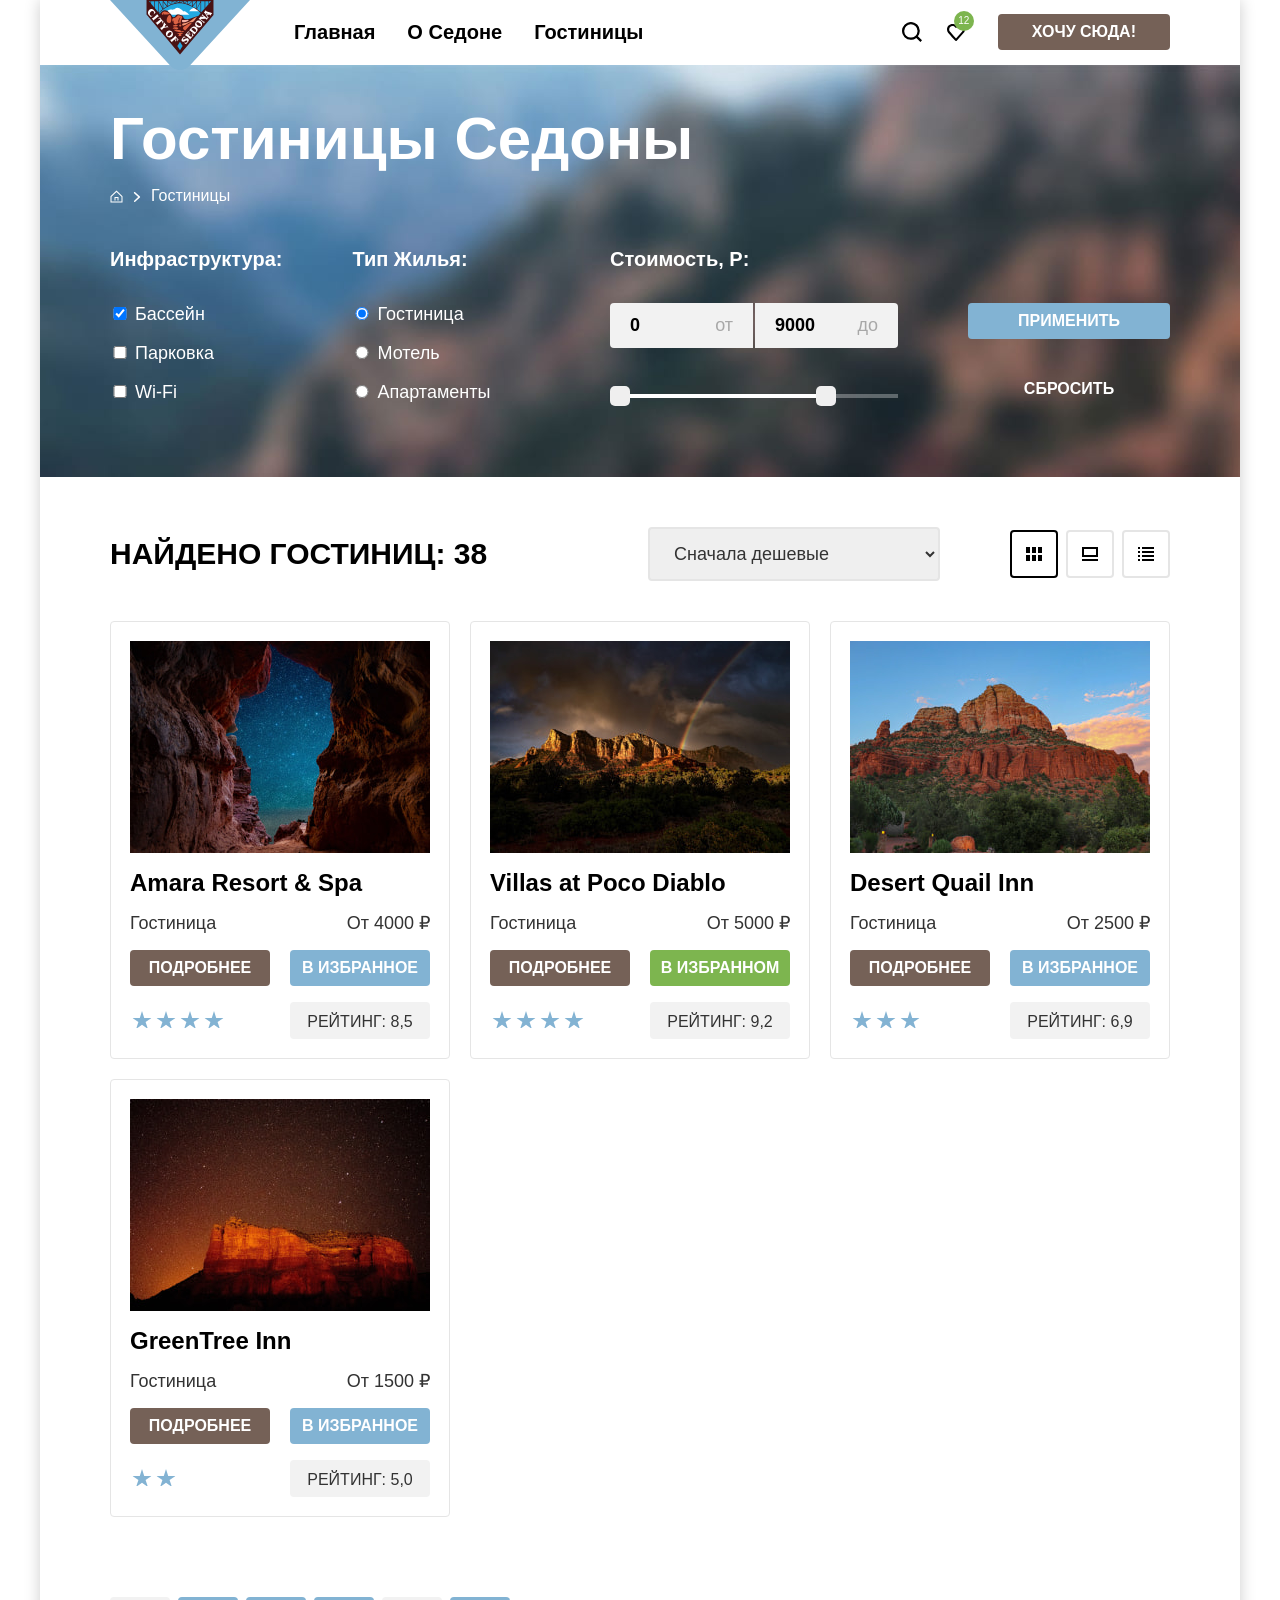
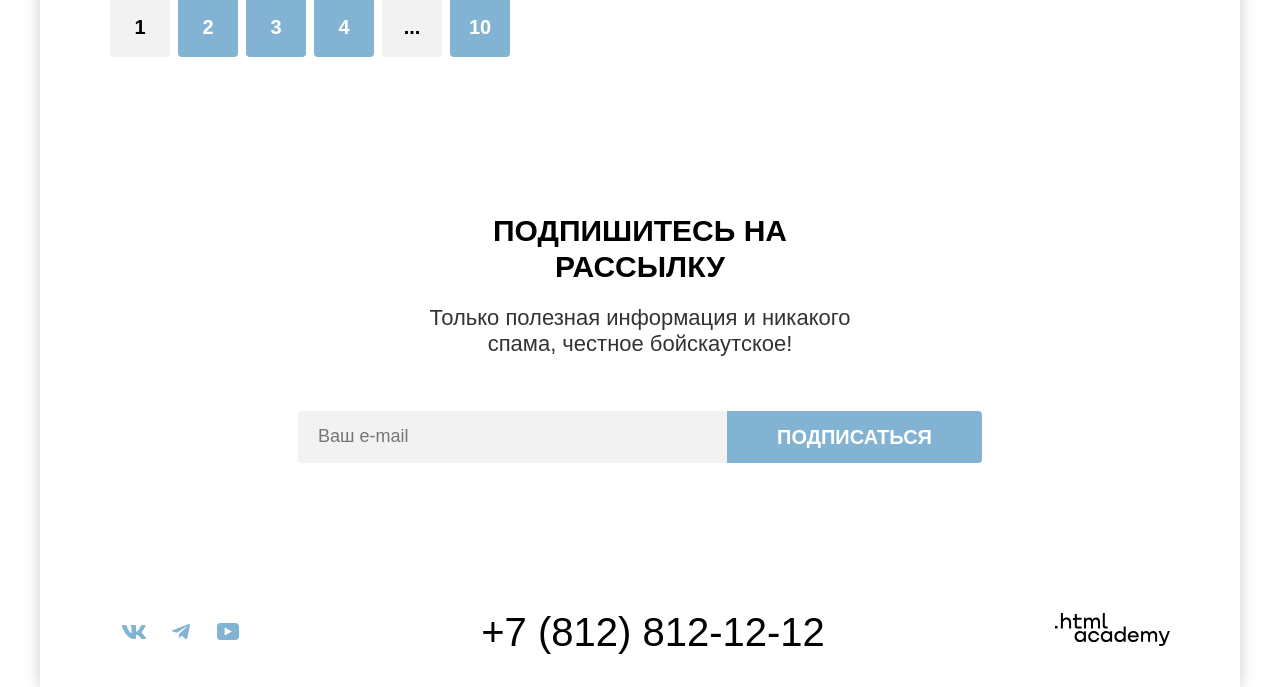
==== commit 676a8aa1: "Сделал модальное окно" ====
--- a/catalog.html
+++ b/catalog.html
@@ -12,7 +12,7 @@
 
   <body>
     <div class="page-container">
-
+      <!-- Меню навигации -->
       <header class="page-header" data-test="header">
         <a href="index.html" class="logo-link" aria-current="page">
           <img src="images/icons/logo.svg" width="140" height="70" alt="Логотип Седоны" class="logo-site">
@@ -59,8 +59,8 @@
 
       </header>
 
-
       <main class="hotel" data-test="main">
+        <!-- Хлебные крошки -->
         <div class="page-catalog">
           <h1 class="catalog-title">Гостиницы Седоны</h1>
           <ul class="breadcrumbs">
@@ -73,9 +73,7 @@
               <a href="catalog.html" class="breadcrumbs-link" aria-current="page">Гостиницы</a>
             </li>
           </ul>
-
-
-
+          <!-- Фильтр поиск гостиниц -->
           <section class="filter-section" data-test="filter">
             <h2 class="visually-hidden">Фильтр каталога гостиниц</h2>
             <form class="filter-form" action="https://echo.htmlacademy.ru/" method="post">
@@ -155,7 +153,7 @@
             </form>
           </section>
         </div>
-
+        <!-- Результаты поиска гостиниц -->
         <section class="catalog-view" data-test="catalog">
           <h2 class="sorting-title">Найдено гостиниц: 38</h2>
           <select class="select-control" aria-label="Сортировка">
@@ -163,10 +161,10 @@
             <option value="cheap" selected>Сначала дешевые</option>
             <option value="expensive">Сначала дорогие</option>
           </select>
-
+          <!-- Вид отображения: -->
           <ul class="display-list">
             <li class="display-item">
-              <a href="catalog.html?view=tile" class="display-link view-current view-table" type="button">
+              <a href="catalog.html?view=tile" class="display-link view-current view-table">
                 <span class="visually-hidden">Показывать таблицей</span>
               </a>
             </li>
@@ -182,10 +180,8 @@
             </li>
           </ul>
         </section>
-
-
+        <!-- Карточки гостиниц -->
         <div class="page-wrapper">
-
 
           <ul class="catalog-list">
             <li class="card">
@@ -259,7 +255,7 @@
           </ul>
         </div>
         <div class="page-wrapper">
-
+          <!-- Пагинация -->
           <ul class="pagination">
             <li class="pagination-item">
               <a class="pagination-current" aria-current="page">1</a>
@@ -282,25 +278,25 @@
           </ul>
         </div>
 
+
+
+
+
+
+        <!-- Подписка на рассылку -->
+        <section class="subscribe" data-test="subscribe">
+          <h2 class="subscribe-title">
+            Подпишитесь на рассылку
+          </h2>
+          <p class="subscribe-text">Только полезная информация и никакого спама, честное бойскаутское!</p>
+          <form class="subscribe-form" action="https://echo.htmlacademy.ru/" method="post">
+            <input class="subscribe-input" type="email" name="email" placeholder="Ваш e-mail" required>
+            <button class="subscribe-button" type="submit">Подписаться</button>
+          </form>
+        </section>
+
       </main>
-
-
-
-
-
-      <section class="subscribe" data-test="subscribe">
-        <h2 class="subscribe-title">
-          Подпишитесь на рассылку
-        </h2>
-        <p class="subscribe-text">Только полезная информация и никакого спама, честное бойскаутское!</p>
-        <form class="subscribe-form" action="https://echo.htmlacademy.ru/" method="post">
-          <input class="subscribe-input" type="email" name="email" placeholder="Ваш e-mail" required>
-          <button class="subscribe-button" type="submit">Подписаться</button>
-        </form>
-      </section>
-
-      </main>
-
+      <!-- Футер сайта с контактной информацией и ссылками на соцсети -->
       <footer class="page-footer" data-test="footer">
         <section class="footer-social">
           <h3 class="visually-hidden">Ссылки на соцсети</h3>
--- a/styles/style.css
+++ b/styles/style.css
@@ -1,5 +1,5 @@
 @font-face {
-  src: url(../fonts/ptsans-400.woff2) format(woff2);
+  src: url(../fonts/ptsans-400.woff2) format("woff2");
   font-display: swap;
   font-family: "PT Sans";
   font-style: normal;
@@ -7,7 +7,7 @@
 }
 
 @font-face {
-  src: url(../fonts/ptsans-700.woff2) format(woff2);
+  src: url(../fonts/ptsans-700.woff2) format("woff2");
   font-display: swap;
   font-family: "PT Sans";
   font-style: normal;
@@ -93,14 +93,14 @@
 
 .navigation-menu {
   display: flex;
+  flex-wrap: wrap;
   justify-content: flex-start;
+}
+
+.navigation-user {
+  display: flex;
   flex-wrap: wrap;
-}
-
-.navigation-user {
-  display: flex;
   justify-content: flex-end;
-  flex-wrap: wrap;
 }
 
 .navigation-item {
@@ -158,8 +158,8 @@
 
 .search-link {
   display: flex;
-  align-items: center;
   justify-content: center;
+  align-items: center;
   min-width: 44px;
   min-height: 64px;
   background-image: url(../images/icons/icon-search.svg);
@@ -170,8 +170,8 @@
 
 .favorites-link {
   display: flex;
-  align-items: center;
   justify-content: center;
+  align-items: center;
   position: relative;
   min-width: 44px;
   min-height: 64px;
@@ -198,6 +198,7 @@
   font-weight: 400;
   color: #ffffff;
 }
+
 .item-here {
   display: flex;
   align-items: center;
@@ -372,6 +373,7 @@
 
 .promo-text,
 .recomendation-text {
+  margin: 0;
   padding: 0;
   font-size: 22px;
   font-family: inherit;
@@ -380,15 +382,6 @@
   color: #333;
   text-align: center;
 }
-
-.promo-text {
-  margin: 0;
-}
-
-.recomendation-text {
-  margin: 0;
-}
-
 
 .advantages-header {
   padding: 69px 270px 90px;
@@ -565,6 +558,8 @@
 .offer-text {
   margin: 0 0 54px;
   padding: 0;
+  font-size: 22px;
+  line-height: 118%;
 }
 
 .subscribe {
@@ -616,9 +611,9 @@
   color: #000000;
 }
 
-.subscribe-input:not(:placeholder-shown):invalid {
+/* .subscribe-input:not(:placeholder-shown):invalid {
   color: #ff0000;
-}
+} */
 
 .subscribe-button {
   outline: none;
@@ -1473,3 +1468,327 @@
   color: #000000;
   text-transform: uppercase;
 }
+
+/* Модальное окно */
+
+.modal-container {
+  display: flex;
+  position: fixed;
+  top: 0;
+  left: 0;
+  width: 100%;
+  height: 100%;
+  background-color: rgba(242, 242, 242, 0.8);
+}
+
+.modal-container-close {
+  /* display: none; */
+}
+
+.modal {
+  box-shadow: 0 25px 50px 0 rgba(0, 0, 0, 0.15);
+  position: relative;
+  margin: auto;
+  padding: 64px 70px;
+  background-color: #ffffff;
+  border-radius: 30px;
+}
+
+.modal-booking {
+  width: 717px;
+}
+
+.modal-close-button {
+  position: absolute;
+  top: 64px;
+  right: 52px;
+  width: 52px;
+  height: 52px;
+  padding: 0;
+  background-color: #f2f2f2;
+  /* background-image: url("../images/icons/cross.svg"); */
+  /* background-repeat: no-repeat;
+  background-position: center; */
+  cursor: pointer;
+  border: none;
+  border-radius: 50%;
+}
+
+.modal-close-button:hover {
+  background-color: #e5e5e5;
+}
+
+.modal-close-button:focus-visible {
+  background-color: #e5e5e5;
+  outline: 3px solid #83B3D3;
+}
+
+.modal-close-button:active svg path {
+  opacity: 0.3;
+}
+
+.modal-title {
+  margin: 0 0 64px;
+  padding: 0;
+  font-size: 30px;
+  font-weight: 700;
+  line-height: 120%;
+  color: #000000;
+  text-transform: uppercase;
+}
+
+.booking-form {
+  display: grid;
+  grid-template-columns: 137px 110px 220px 111px;
+  gap: 48px 0;
+  overflow-wrap: break-word;
+  align-items: center;
+}
+
+.field-group {
+  position: relative;
+  grid-column: 2 / -1;
+}
+
+.field {
+  width: 100%;
+  appearance: none;
+  position: relative;
+  height: 48px;
+  padding: 12px 20px;
+  background-color: #f2f2f2;
+  cursor: pointer;
+  border: none;
+  border-radius: 4px;
+  font-size: 18px;
+  font-family: inherit;
+  font-weight: 700;
+  line-height: 133%;
+}
+
+.field::placeholder,
+.field-number::placeholder {
+  font-family: inherit;
+  font-weight: 700;
+  font-size: 18px;
+  line-height: 133%;
+  color: #000000;
+  opacity: 0.6;
+}
+
+.field:focus-visible {
+  outline: 3px solid #83B3D3;
+  background-color: #e5e5e5;
+}
+
+.check-in-date,
+.departure-date {
+  background: url(../images/icons/calendar.svg) no-repeat right 20px center;
+  background-color: #F2F2F2;
+}
+
+.modal-label {
+  font-family: inherit;
+  font-weight: 700;
+  font-size: 20px;
+  line-height: 120%;
+  text-transform: capitalize;
+  color: #000000;
+  grid-column: 1 / 2;
+  cursor: pointer;
+}
+
+.modal-input-info {
+  position: absolute;
+  bottom: -25px;
+  left: 20px;
+  padding: 0;
+  margin: 0;
+  font-weight: 400;
+  font-size: 16px;
+  line-height: 131%;
+  color: #333333;
+}
+
+.input-info-error {
+  color: #ff5757;
+}
+
+.number-input {
+  display: flex;
+  align-items: center;
+  border: none;
+  border-radius: 4px;
+  background-color: #f2f2f2;
+  overflow: hidden;
+  width: 110px;
+  padding: 0 10px;
+}
+
+.button-input {
+  display: flex;
+  justify-content: center;
+  align-items: center;
+  background-color: transparent;
+  padding: 0;
+  cursor: pointer;
+  font-size: 18px;
+  width: 40px;
+  height: 48px;
+  outline: none;
+  border-radius: 4px;
+  border: 3px solid transparent;
+}
+
+.button-input svg {
+  border-radius: 4px;
+}
+
+.button-input svg path {
+  opacity: 0.3;
+}
+
+.button-input:hover svg path,
+.button-input:focus-visible svg path {
+  opacity: 1;
+}
+
+.button-input:focus-visible svg {
+  outline: 3px solid #83B3D3;
+  opacity: 1;
+
+}
+
+.field-number {
+  border-radius: 4px;
+  width: 100%;
+  height: 48px;
+  font-family: inherit;
+  font-weight: 700;
+  font-size: 18px;
+  line-height: 111%;
+  text-align: center;
+  color: #000000;
+  border: 3px solid transparent;
+  padding: 0;
+  outline: none;
+  background-color: transparent;
+}
+
+/* Скрываем стандартные стрелки для type="number" */
+.number-input input::-webkit-outer-spin-button,
+.number-input input::-webkit-inner-spin-button {
+  -webkit-appearance: none;
+  margin: 0;
+}
+
+.number-input {
+  -moz-appearance: textfield;
+}
+
+/* .minus {
+  background: url(../images/icons/minus.svg) no-repeat center;
+  background-color: #f2f2f2;
+  background-size: 14px 14px;
+}
+
+.plus {
+  background: url(../images/icons/plus.svg) no-repeat center;
+  background-color: #f2f2f2;
+  background-size: 14px 14px;
+} */
+
+.field-group-adults {
+  grid-column: 2 / 3;
+}
+
+.label-adults {
+  grid-column: 1 / 2;
+}
+
+.label-children {
+  grid-column: 3 / 4;
+  margin-left: auto;
+  margin-right: 46px;
+}
+
+.field-group-children {
+  grid-column: 4 / 5;
+}
+
+.modal-button {
+  border-radius: 10px;
+  height: 60px;
+  grid-column: 1 / -1;
+  background-color: #82B3D3;
+  border: none;
+  font-family: inherit;
+  font-weight: 700;
+  font-size: 20px;
+  line-height: 120%;
+  text-transform: uppercase;
+  text-align: center;
+  color: #ffffff;
+  cursor: pointer;
+  outline: none;
+}
+
+.modal-button:hover {
+  background-color: #68A2CA;
+}
+
+.modal-button:focus {
+  background-color: #68A2CA;
+}
+
+.modal-button:active {
+  background-color: #68A2CA;
+  color: rgba(255, 255, 255, 0.3);
+}
+
+.modal-button:disabled {
+  background-color: #e5e5e5;
+  color: #ffffff;
+}
+
+.tooltip-toggle {
+  border: none;
+  background-color: #83B3D3;
+  border-radius: 50%;
+  padding: 0;
+  margin: 0;
+  display: block;
+}
+
+.tooltip-icon {
+  width: 100%;
+  height: 100%;
+  color: #ffffff;
+  display: block;
+}
+
+.tooltip-text {
+  position: absolute;
+  /* top: 50%; */
+  left: 50%;
+  transform: translateY(16px) translateX(-50%);
+  width: 256px;
+  padding: 15px 18px 18px 22px;
+  background-color: #333;
+  border-radius: 10px;
+  font-size: 16px;
+  font-family: inherit;
+  font-weight: 400;
+  line-height: 125%;
+  color: #ffffff;
+  display: block;
+  box-shadow: 0 15px 30px 0 rgba(0, 0, 0, 0.3);
+  z-index: 1;
+}
+
+.tooltip {
+  position: absolute;
+  display: block;
+  width: 20px;
+  height: 20px;
+}
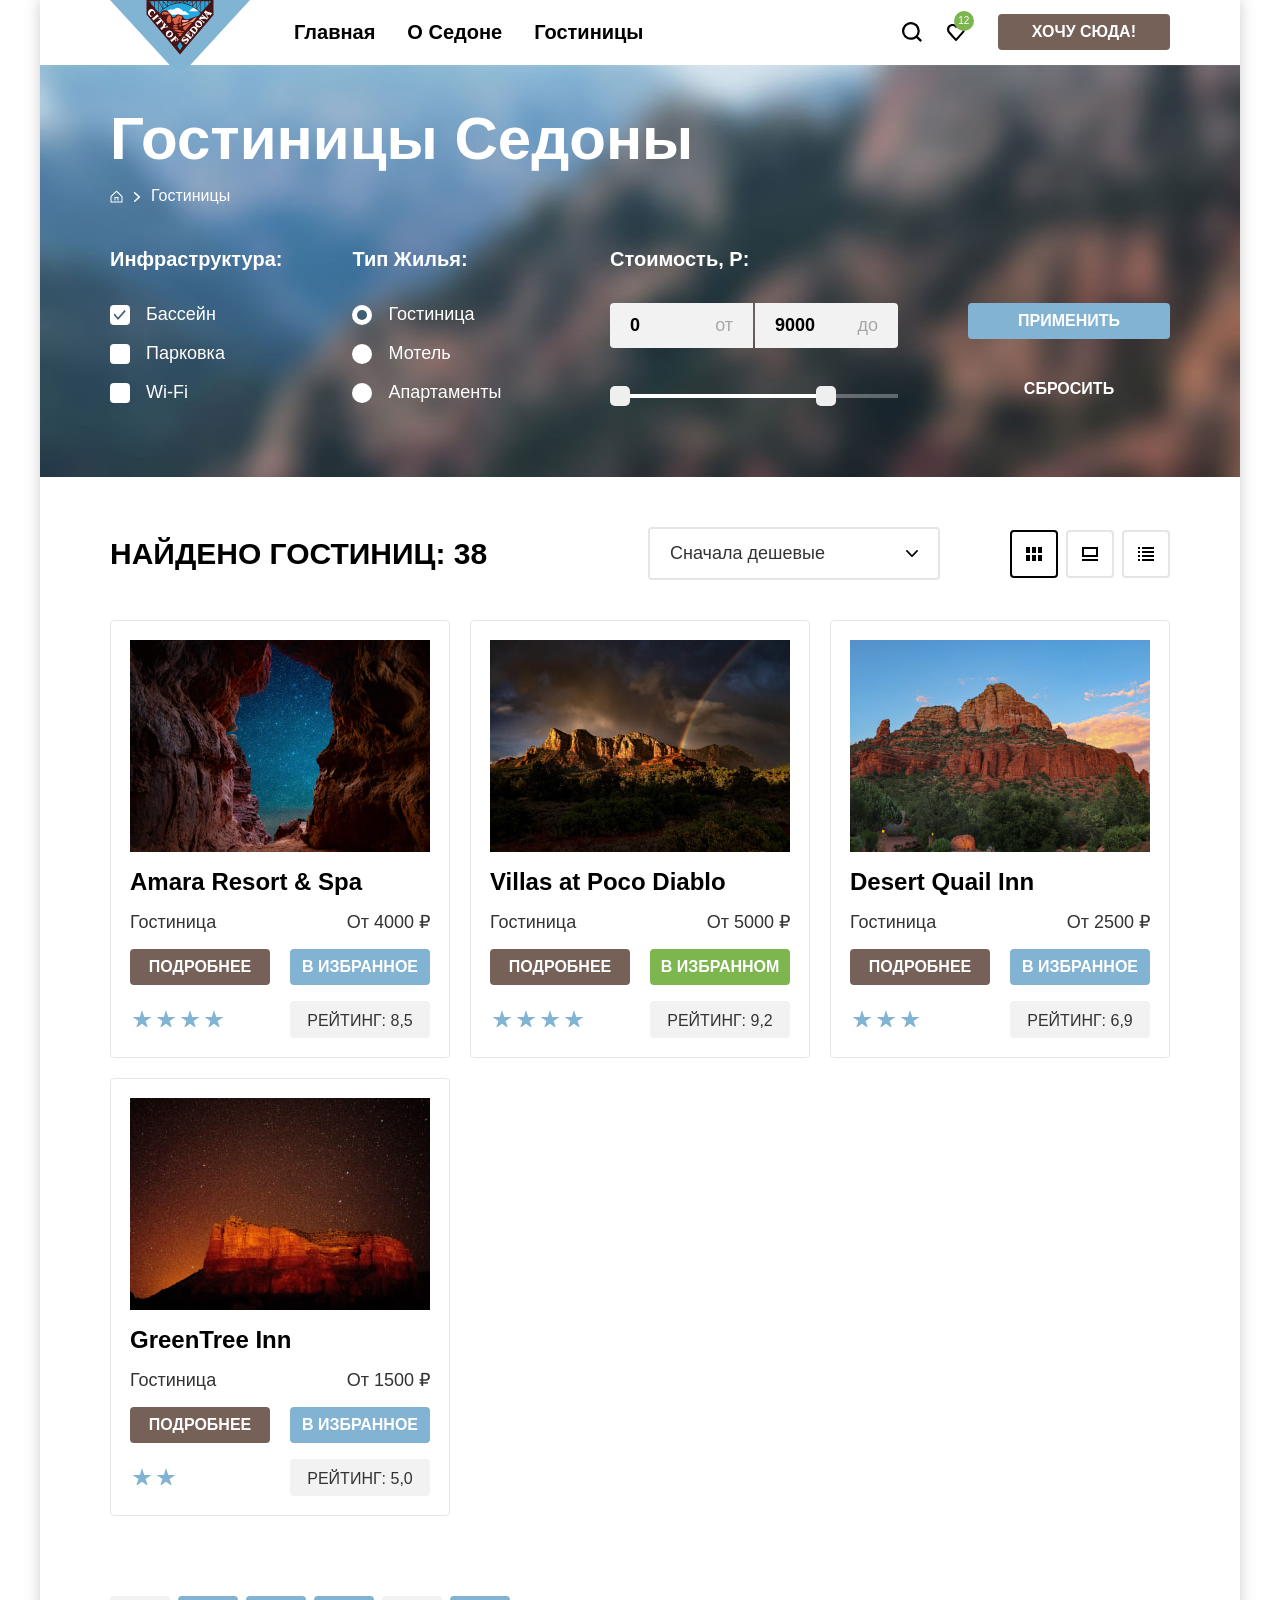
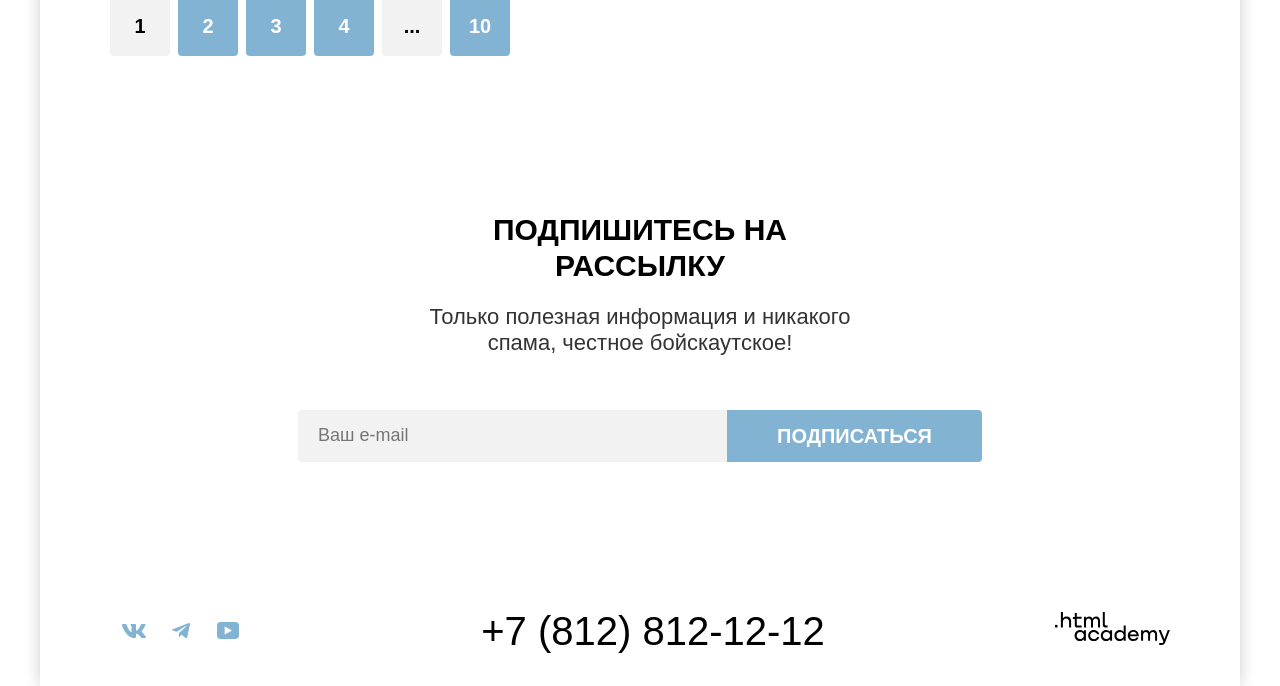
==== commit 5c4cf1c9: "сделал тултип в модальном окне" ====
--- a/catalog.html
+++ b/catalog.html
@@ -81,20 +81,23 @@
                 <legend class="filter-title">Инфраструктура:</legend>
                 <ul class="filter-list">
                   <li class="filter-item">
-                    <label class="catalog-checked">
-                      <input class="filter-input" type="checkbox" name="infrastructure" checked value="pool">
+                    <label class="catalog-checked" for="pool">
+                      <input class="filter-input visually-hidden" type="checkbox" name="infrastructure" id="pool" checked value="pool">
+                      <span class="control-mark-check"></span>
                       <span class="filter-label">Бассейн</span>
                     </label>
                   </li>
                   <li class="filter-item">
-                    <label class="catalog-checked">
-                      <input class="filter-input" type="checkbox" name="infrastructure" value="parking">
+                    <label class="catalog-checked" for="parking">
+                      <input class="filter-input visually-hidden" type="checkbox" name="infrastructure" id="parking" value="parking">
+                      <span class="control-mark-check"></span>
                       <span class="filter-label">Парковка</span>
                     </label>
                   </li>
                   <li class="filter-item">
-                    <label class="catalog-check">
-                      <input class="filter-input" type="checkbox" name="infrastructure" value="wifi">
+                    <label class="catalog-checked" for="wifi">
+                      <input class="filter-input visually-hidden" type="checkbox" name="infrastructure" id="wifi" value="wifi">
+                      <span class="control-mark-check"></span>
                       <span class="filter-label">Wi-Fi</span>
                     </label>
                   </li>
@@ -105,21 +108,24 @@
                 <legend class="filter-title">Тип жилья:</legend>
                 <ul class="filter-list">
                   <li class="filter-item">
-                    <label class="catalog-radio">
-                      <input class="filter-input" id="hotel-radio" name="type-radio" type="radio" checked value="Hotel">
+                    <label class="catalog-radio" for="hotel-radio">
+                      <input class="filter-input visually-hidden" id="hotel-radio" name="type-radio" type="radio" checked value="Hotel">
+                      <span class="control-mark-radio"></span>
                       <span class="filter-label">Гостиница</span>
                     </label>
                   </li>
                   <li class="filter-item">
-                    <label class="catalog-radio">
-                      <input class="filter-input" id="motel-radio" name="type-radio" type="radio" value="Motel">
+                    <label class="catalog-radio" for="motel-radio">
+                      <input class="filter-input visually-hidden" id="motel-radio" name="type-radio" type="radio" value="Motel">
+                      <span class="control-mark-radio"></span>
                       <span class="filter-label">Мотель</span>
                     </label>
                   </li>
                   <li class="filter-item">
-                    <label class="catalog-radio">
-                      <input class="filter-input" id="apartments-radio" name="type-radio" type="radio"
+                    <label class="catalog-radio" for="apartments-radio">
+                      <input class="filter-input visually-hidden" id="apartments-radio" name="type-radio" type="radio"
                         value="Apartments">
+                      <span class="control-mark-radio"></span>
                       <span class="filter-label">Апартаменты</span>
                     </label>
                   </li>
--- a/styles/style.css
+++ b/styles/style.css
@@ -891,7 +891,19 @@
   font-weight: 400;
   line-height: 117%;
   color: #333333;
-}
+  background: url(../images/icons/select-arrow.svg) no-repeat right 20px center;
+}
+.select-control {
+  -webkit-appearance: none;
+  -moz-appearance: none;
+  appearance: none;
+}
+
+/* Для IE */
+.select-control::-ms-expand {
+  display: none;
+}
+
 
 .select-control:hover {
   border-color: #68A2CA;
@@ -903,7 +915,7 @@
 
 .select-control:disabled {
   border-color: rgba(0, 0, 0, 0.3);
-  color: rgba(0, 0, 0, 0.3);
+  opacity: 0.3;
 }
 
 
@@ -992,12 +1004,99 @@
   border: none;
 }
 
+.catalog-checked {
+  display: flex;
+  align-items: center;
+  gap: 16px;
+  width: 100%;
+  margin: 0;
+  padding: 0;
+}
+
+.catalog-checked:hover  {
+  opacity: 0.6;
+}
+
+.catalog-checked:active {
+ opacity: 0.3;
+}
+
+
+
+.control-mark-check {
+  display: block;
+  width: 20px;
+  height: 20px;
+  background-color: #ffffff;
+  border-radius: 4px;
+  position: relative;
+}
+
+.filter-input:focus-visible + .control-mark-check {
+  outline: 3px solid #83B3D3;
+}
+
+.filter-input:focus-visible + .control-mark-radio {
+  outline: 3px solid #83B3D3;
+}
+
+.control-mark-check::after {
+  content: "";
+  display: none;
+  width: 13px;
+  height: 20px;
+  margin: auto;
+  background-image: url(../images/icons/tick.svg);
+  background-repeat: no-repeat;
+  background-position: center center;
+  background-size: contain;
+}
+
+
 .filter-radio {
   width: 150px;
   margin: 0;
   padding: 0;
   border: none;
 }
+
+.catalog-radio {
+  display: flex;
+  align-items: center;
+  gap: 16px;
+  width: 100%;
+  margin: 0;
+  padding: 0;
+}
+
+.catalog-radio:hover {
+  opacity: 0.6;
+}
+
+.catalog-radio:active {
+  opacity: 0.3;
+}
+
+.control-mark-radio {
+  display: block;
+  width: 20px;
+  height: 20px;
+  background-color: #ffffff;
+  border-radius: 50%;
+  position: relative;
+}
+
+.control-mark-radio::after {
+  content: "";
+  display: none;
+  width: 10px;
+  height: 10px;
+  margin: auto;
+  background-color: #3F5E72;
+  border-radius: 50%;
+}
+
+
 
 .filter-price {
   display: grid;
@@ -1033,6 +1132,22 @@
 .filter-input:active,
 .filter-label:active {
   color: rgba(255, 255, 255, 0.3);
+}
+
+.filter-input:checked + .control-mark-check::after {
+  display: block;
+  position: absolute;
+  top: 50%;
+  left: 50%;
+  transform: translate(-50%, -50%);
+}
+
+.filter-input:checked + .control-mark-radio::after {
+  display: block;
+  position: absolute;
+  top: 50%;
+  left: 50%;
+  transform: translate(-50%, -50%);
 }
 
 .price-input {
@@ -1482,7 +1597,7 @@
 }
 
 .modal-container-close {
-  /* display: none; */
+  display: none;
 }
 
 .modal {
@@ -1501,9 +1616,9 @@
 .modal-close-button {
   position: absolute;
   top: 64px;
-  right: 52px;
-  width: 52px;
-  height: 52px;
+  right: 53px;
+  width: 53px;
+  height: 53px;
   padding: 0;
   background-color: #f2f2f2;
   /* background-image: url("../images/icons/cross.svg"); */
@@ -1514,6 +1629,12 @@
   border-radius: 50%;
 }
 
+.modal-close-button svg {
+  width: 20px;
+  height: 20px;
+  margin: auto;
+}
+
 .modal-close-button:hover {
   background-color: #e5e5e5;
 }
@@ -1521,6 +1642,10 @@
 .modal-close-button:focus-visible {
   background-color: #e5e5e5;
   outline: 3px solid #83B3D3;
+}
+
+.modal-close-button:active {
+  background-color: #e5e5e5 ;
 }
 
 .modal-close-button:active svg path {
@@ -1583,7 +1708,7 @@
 
 .check-in-date,
 .departure-date {
-  background: url(../images/icons/calendar.svg) no-repeat right 20px center;
+  background: url(../images/icons/calendar0-3.svg) no-repeat right 20px center;
   background-color: #F2F2F2;
 }
 
@@ -1645,18 +1770,24 @@
 }
 
 .button-input svg path {
+  fill: #756157;
   opacity: 0.3;
 }
 
 .button-input:hover svg path,
 .button-input:focus-visible svg path {
   opacity: 1;
+  fill: #000000;
 }
 
 .button-input:focus-visible svg {
   outline: 3px solid #83B3D3;
   opacity: 1;
-
+}
+
+.button-input:active svg path {
+  opacity: 0.2;
+  fill: #000000;
 }
 
 .field-number {
@@ -1709,7 +1840,6 @@
 .label-children {
   grid-column: 3 / 4;
   margin-left: auto;
-  margin-right: 46px;
 }
 
 .field-group-children {
@@ -1750,26 +1880,31 @@
   background-color: #e5e5e5;
   color: #ffffff;
 }
+.form-label-wrapper{
+  display: flex;
+  gap: 10px;
+  margin-right: 46px;
+}
 
 .tooltip-toggle {
   border: none;
+  width: 26px;
+  height: 26px;
   background-color: #83B3D3;
   border-radius: 50%;
   padding: 0;
   margin: 0;
   display: block;
-}
-
-.tooltip-icon {
-  width: 100%;
-  height: 100%;
-  color: #ffffff;
-  display: block;
+  background-image: url(../images/icons/tooltip.svg);
+  background-repeat: no-repeat;
+  background-position: center;
+  background-size: 20px 20px;
+  outline: none;
 }
 
 .tooltip-text {
+  display: none;
   position: absolute;
-  /* top: 50%; */
   left: 50%;
   transform: translateY(16px) translateX(-50%);
   width: 256px;
@@ -1781,14 +1916,32 @@
   font-weight: 400;
   line-height: 125%;
   color: #ffffff;
-  display: block;
   box-shadow: 0 15px 30px 0 rgba(0, 0, 0, 0.3);
   z-index: 1;
 }
 
+.tooltip-text::before {
+  display: none;
+  content: "";
+  position: absolute;
+  top: -9px;
+  left: 50%;
+  transform: translateX(-50%);
+  width: 19px;
+  height: 9px;
+  background: url(../images/icons/triangle.svg) no-repeat center;
+}
+
 .tooltip {
-  position: absolute;
   display: block;
-  width: 20px;
-  height: 20px;
-}
+  width: 26px;
+  height: 26px;
+  position: relative;
+}
+
+.tooltip:hover .tooltip-text,
+.tooltip:focus-within .tooltip-text,
+.tooltip:hover .tooltip-text::before,
+.tooltip:focus-within .tooltip-text::before {
+  display: block;
+}
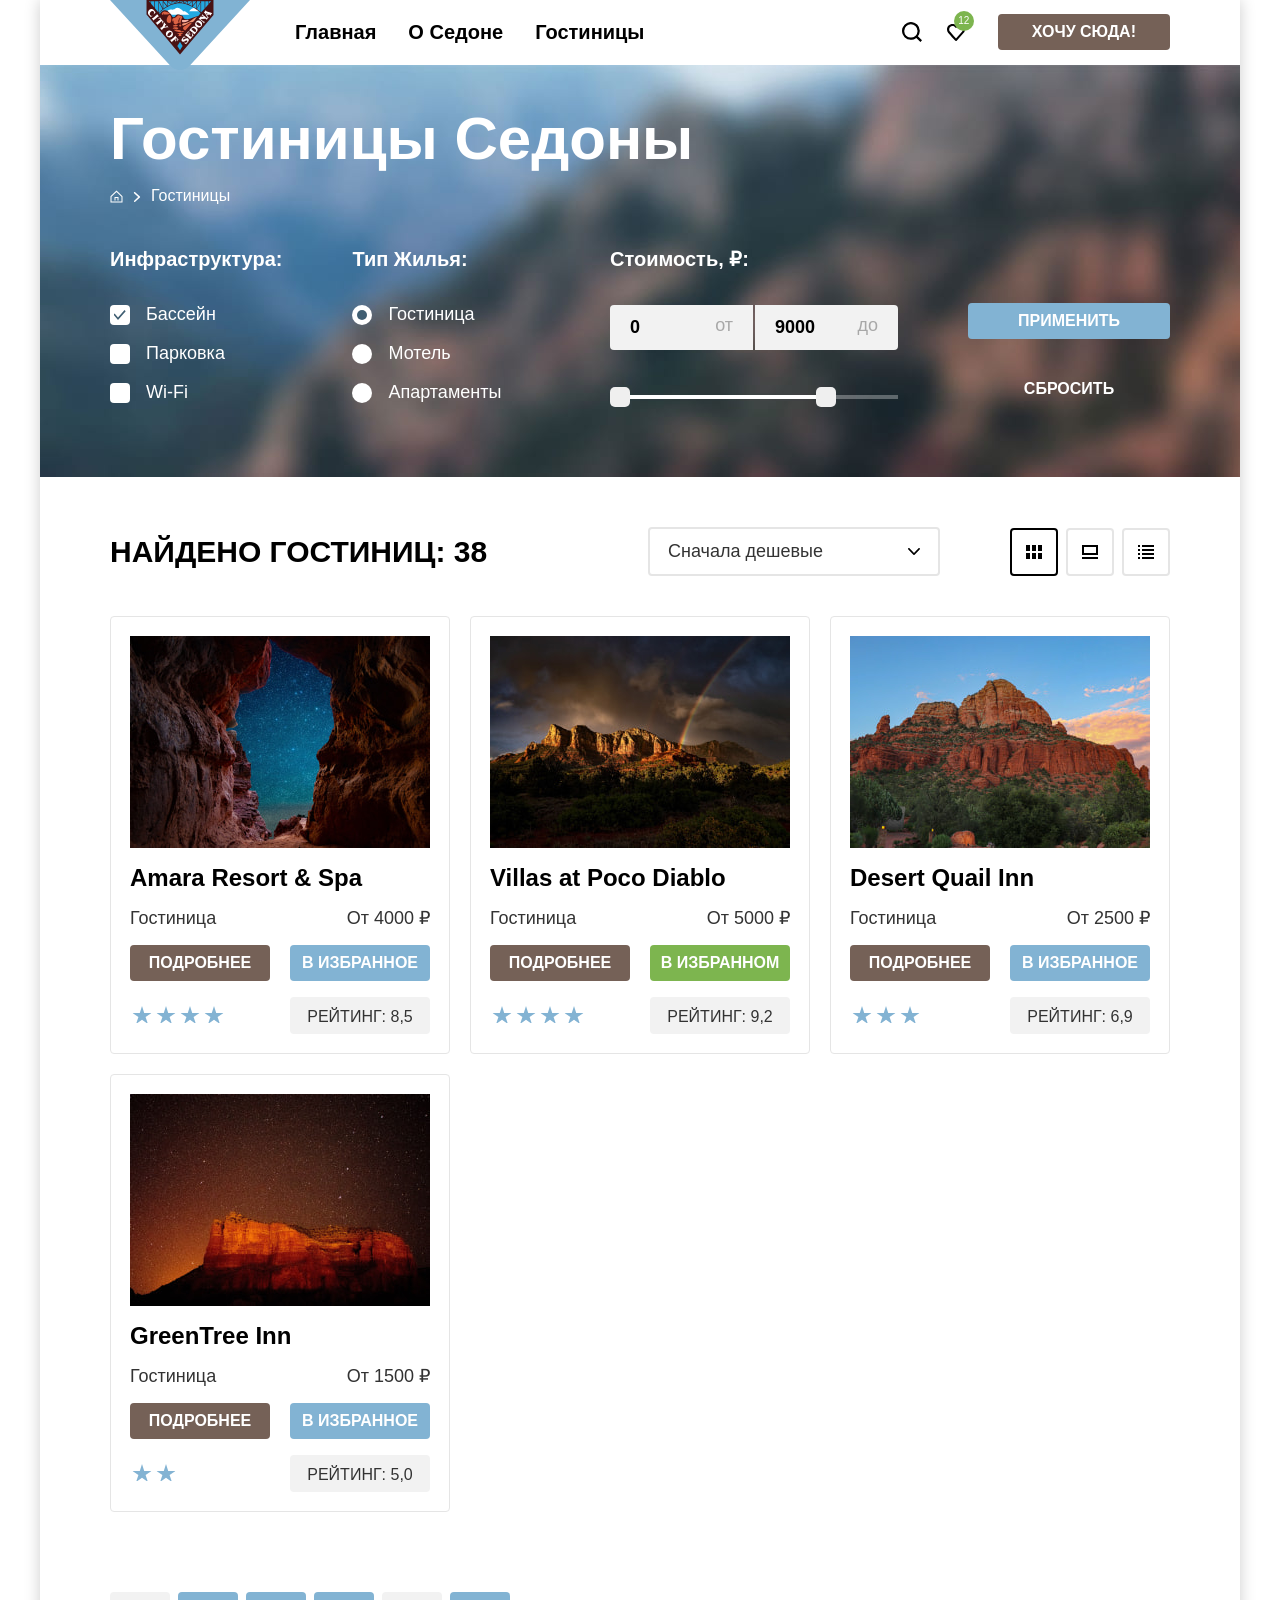
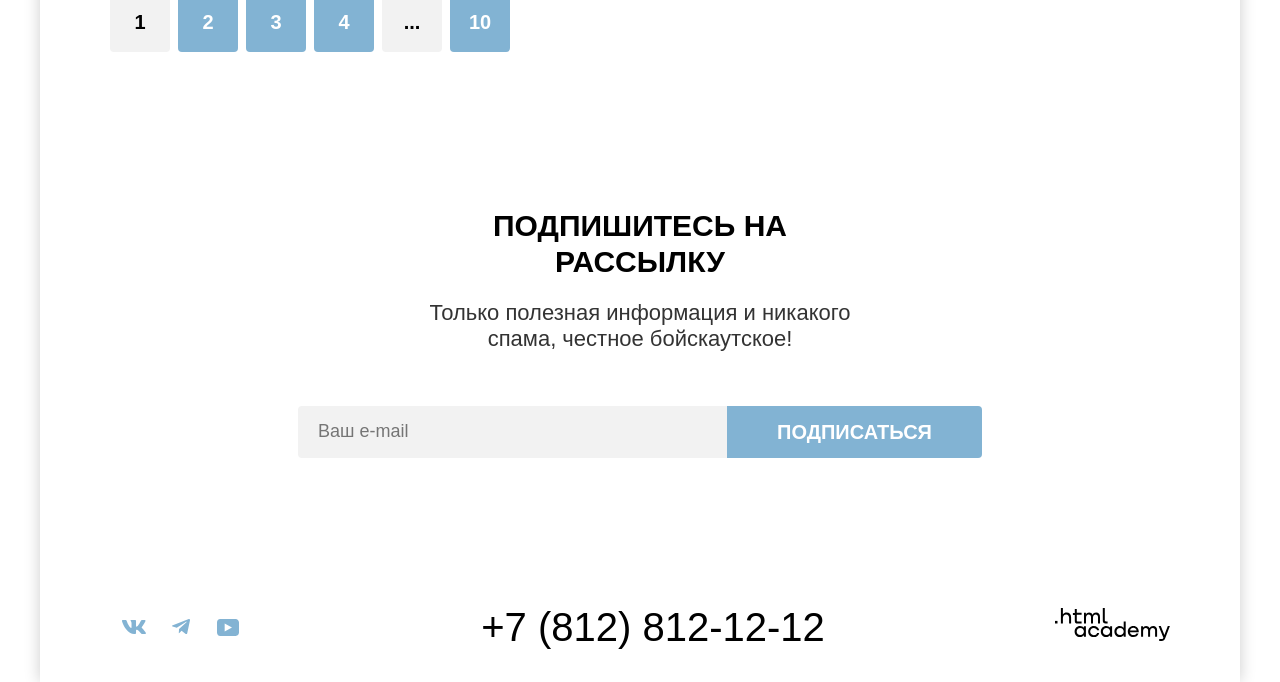
==== commit 5d483867: "настроил pixel perfect" ====
--- a/catalog.html
+++ b/catalog.html
@@ -5,51 +5,51 @@
     <meta charset="UTF-8">
     <meta name="viewport" content="width=device-width, initial-scale=1.0">
     <title>Гостиницы Седоны</title>
-    <link rel="icon" type="image/png" sizes="32x32" href="favicon.png">
-    <link rel="icon" href="favicon.ico" type="image/x-icon">
-    <link rel="stylesheet" href="styles/style.css">
+    <link type="image/png" href="favicon.png" rel="icon" sizes="32x32">
+    <link type="image/x-icon" href="favicon.ico" rel="icon">
+    <link href="styles/style.css" rel="stylesheet">
   </head>
 
   <body>
     <div class="page-container">
       <!-- Меню навигации -->
       <header class="page-header" data-test="header">
-        <a href="index.html" class="logo-link" aria-current="page">
-          <img src="images/icons/logo.svg" width="140" height="70" alt="Логотип Седоны" class="logo-site">
+        <a class="logo-link" href="index.html" aria-current="page">
+          <img class="logo-site" src="images/icons/logo.svg" alt="Логотип Седоны" width="140" height="70">
         </a>
         <nav class="navigation">
           <ul class="navigation-list navigation-menu">
             <li class="navigation-item">
-              <a href="index.html" class="navigation-link" aria-current="page">
+              <a class="navigation-link" href="index.html" aria-current="page">
                 Главная
               </a>
             </li>
             <li class="navigation-item">
-              <a href="" class="navigation-link">
+              <a class="navigation-link" href="">
                 О Седоне
               </a>
             </li>
             <li class="navigation-item">
-              <a href="catalog.html" class="navigation-link">
+              <a class="navigation-link" href="catalog.html">
                 Гостиницы
               </a>
             </li>
           </ul>
           <ul class="navigation-list navigation-user">
             <li class="navigation-item">
-              <a href="#" class="search-link">
+              <a class="search-link" href="#">
                 <span class="visually-hidden">Поиск</span>
               </a>
             </li>
             <li class="navigation-item">
-              <a href="#" class="favorites-link">
+              <a class="favorites-link" href="#">
                 <span class="visually-hidden">
                   Избранное
                 </span>
               </a>
             </li>
             <li class="navigation-item item-here">
-              <a href="#" class="navigation-link link-here">
+              <a class="navigation-link link-here" href="#">
                 Хочу сюда!
               </a>
             </li>
@@ -65,12 +65,12 @@
           <h1 class="catalog-title">Гостиницы Седоны</h1>
           <ul class="breadcrumbs">
             <li class="breadcrumbs-item">
-              <a href="index.html" class="breadcrumbs-link breadcrumbs-link-home">
+              <a class="breadcrumbs-link breadcrumbs-link-home" href="index.html">
                 <span class="visually-hidden">Главная</span>
               </a>
             </li>
             <li class="breadcrumbs-item">
-              <a href="catalog.html" class="breadcrumbs-link" aria-current="page">Гостиницы</a>
+              <a class="breadcrumbs-link" href="catalog.html" aria-current="page">Гостиницы</a>
             </li>
           </ul>
           <!-- Фильтр поиск гостиниц -->
@@ -82,21 +82,24 @@
                 <ul class="filter-list">
                   <li class="filter-item">
                     <label class="catalog-checked" for="pool">
-                      <input class="filter-input visually-hidden" type="checkbox" name="infrastructure" id="pool" checked value="pool">
+                      <input class="filter-input visually-hidden" id="pool" name="infrastructure" type="checkbox"
+                        value="pool" checked>
                       <span class="control-mark-check"></span>
                       <span class="filter-label">Бассейн</span>
                     </label>
                   </li>
                   <li class="filter-item">
                     <label class="catalog-checked" for="parking">
-                      <input class="filter-input visually-hidden" type="checkbox" name="infrastructure" id="parking" value="parking">
+                      <input class="filter-input visually-hidden" id="parking" name="infrastructure" type="checkbox"
+                        value="parking">
                       <span class="control-mark-check"></span>
                       <span class="filter-label">Парковка</span>
                     </label>
                   </li>
                   <li class="filter-item">
                     <label class="catalog-checked" for="wifi">
-                      <input class="filter-input visually-hidden" type="checkbox" name="infrastructure" id="wifi" value="wifi">
+                      <input class="filter-input visually-hidden" id="wifi" name="infrastructure" type="checkbox"
+                        value="wifi">
                       <span class="control-mark-check"></span>
                       <span class="filter-label">Wi-Fi</span>
                     </label>
@@ -109,14 +112,16 @@
                 <ul class="filter-list">
                   <li class="filter-item">
                     <label class="catalog-radio" for="hotel-radio">
-                      <input class="filter-input visually-hidden" id="hotel-radio" name="type-radio" type="radio" checked value="Hotel">
+                      <input class="filter-input visually-hidden" id="hotel-radio" name="type-radio" type="radio"
+                        value="Hotel" checked>
                       <span class="control-mark-radio"></span>
                       <span class="filter-label">Гостиница</span>
                     </label>
                   </li>
                   <li class="filter-item">
                     <label class="catalog-radio" for="motel-radio">
-                      <input class="filter-input visually-hidden" id="motel-radio" name="type-radio" type="radio" value="Motel">
+                      <input class="filter-input visually-hidden" id="motel-radio" name="type-radio" type="radio"
+                        value="Motel">
                       <span class="control-mark-radio"></span>
                       <span class="filter-label">Мотель</span>
                     </label>
@@ -133,20 +138,20 @@
               </fieldset>
 
               <fieldset class="filter-price">
-                <legend class="filter-title">Стоимость, P:</legend>
+                <legend class="filter-title">Стоимость, ₽:</legend>
                 <label class="price-label-min" for="min">
-                  <input class="price-input price-input-min" type="number" name="price-min" id="min" value="0"><span
+                  <input class="price-input price-input-min" id="min" name="price-min" type="number" value="0"><span
                     class="price-min">от</span>
                 </label>
                 <label class="price-label-max" for="max">
-                  <input class="price-input price-input-max" type="number" name="price-max" id="max" value="9000"><span
+                  <input class="price-input price-input-max" id="max" name="price-max" type="number" value="9000"><span
                     class="price-max">до</span>
                 </label>
 
                 <div class="filter-range">
                   <div class="filter-range-active-line">
-                    <button type="button" class="filter-range-from"></button>
-                    <button type="button" class="filter-range-to"></button>
+                    <button class="filter-range-from" type="button"></button>
+                    <button class="filter-range-to" type="button"></button>
                   </div>
                 </div>
 
@@ -170,17 +175,17 @@
           <!-- Вид отображения: -->
           <ul class="display-list">
             <li class="display-item">
-              <a href="catalog.html?view=tile" class="display-link view-current view-table">
+              <a class="display-link view-current view-table" href="catalog.html?view=tile">
                 <span class="visually-hidden">Показывать таблицей</span>
               </a>
             </li>
             <li class="display-item">
-              <a href="catalog.html?view=card" class="display-link view-item">
+              <a class="display-link view-item" href="catalog.html?view=card">
                 <span class="visually-hidden">Показать по одной карточке</span>
               </a>
             </li>
             <li class=" display-item">
-              <a href="catalog.html?view=list" class="display-link view-list">
+              <a class="display-link view-list" href="catalog.html?view=list">
                 <span class="visually-hidden">Показать списком</span>
               </a>
             </li>
@@ -194,7 +199,7 @@
               <a class="card-link" href="#">
                 <img class="card-image" src="images/amara.jpg" alt="Amara Resort & Spa" width="300" height="212">
               </a>
-              <a href="#" class="title-link">
+              <a class="title-link" href="#">
                 <h3 class="card-title">Amara Resort & Spa</h3>
               </a>
               <p class="card-type">Гостиница</p>
@@ -211,7 +216,7 @@
               <a class="card-link" href="#">
                 <img class="card-image" src="images/villas.jpg" alt="Villas at Poco Diablo" width="300" height="212">
               </a>
-              <a href="#" class="title-link">
+              <a class="title-link" href="#">
                 <h3 class="card-title">Villas at Poco Diablo</h3>
               </a>
               <p class="card-type">Гостиница</p>
@@ -229,7 +234,7 @@
               <a class="card-link" href="#">
                 <img class="card-image" src="images/desert.jpg" alt="Desert Quail Inn" width="300" height="212">
               </a>
-              <a href="#" class="title-link">
+              <a class="title-link" href="#">
                 <h3 class="card-title">Desert Quail Inn</h3>
               </a>
               <p class="card-type">Гостиница</p>
@@ -246,7 +251,7 @@
               <a class="card-link" href="#">
                 <img class="card-image" src="images/green.jpg" alt="GreenTree Inn" width="300" height="212">
               </a>
-              <a href="#" class="title-link">
+              <a class="title-link" href="#">
                 <h3 class="card-title">GreenTree Inn</h3>
               </a>
               <p class="card-type">Гостиница</p>
@@ -296,7 +301,7 @@
           </h2>
           <p class="subscribe-text">Только полезная информация и никакого спама, честное бойскаутское!</p>
           <form class="subscribe-form" action="https://echo.htmlacademy.ru/" method="post">
-            <input class="subscribe-input" type="email" name="email" placeholder="Ваш e-mail" required>
+            <input class="subscribe-input" name="email" type="email" placeholder="Ваш e-mail" required>
             <button class="subscribe-button" type="submit">Подписаться</button>
           </form>
         </section>
@@ -308,34 +313,34 @@
           <h3 class="visually-hidden">Ссылки на соцсети</h3>
           <ul class="footer-social-list">
             <li class="footer-social-item">
-              <a href="https://vk.com/htmlacademy" class="social-link">
+              <a class="social-link" href="https://vk.com/htmlacademy">
                 <span class="visually-hidden">VK</span>
                 <svg aria-hidden="true" focusable="false" width="24" height="14" viewBox="0 0 24 14" fill="none"
                   xmlns="http://www.w3.org/2000/svg">
                   <path fill-rule="evenodd" clip-rule="evenodd"
                     d="M23.45 0.948C23.616 0.402 23.45 0 22.655 0H20.03C19.362 0 19.054 0.347 18.887 0.73C18.887 0.73 17.552 3.926 15.661 6.002C15.049 6.604 14.771 6.795 14.437 6.795C14.27 6.795 14.019 6.604 14.019 6.057V0.948C14.019 0.292 13.835 0 13.279 0H9.151C8.734 0 8.483 0.304 8.483 0.593C8.483 1.214 9.429 1.358 9.526 3.106V6.904C9.526 7.737 9.373 7.888 9.039 7.888C8.149 7.888 5.984 4.677 4.699 1.003C4.45 0.288 4.198 0 3.527 0H0.9C0.15 0 0 0.347 0 0.73C0 1.412 0.89 4.8 4.145 9.281C6.315 12.341 9.37 14 12.153 14C13.822 14 14.028 13.632 14.028 12.997V10.684C14.028 9.947 14.186 9.8 14.715 9.8C15.105 9.8 15.772 9.992 17.33 11.467C19.11 13.216 19.403 14 20.405 14H23.03C23.78 14 24.156 13.632 23.94 12.904C23.702 12.18 22.852 11.129 21.725 9.882C21.113 9.172 20.195 8.407 19.916 8.024C19.527 7.533 19.638 7.314 19.916 6.877C19.916 6.877 23.116 2.451 23.449 0.948H23.45Z"
-                    fill="#83B3D3" />
+                    fill="#83B3D3"></path>
                 </svg>
               </a>
             </li>
             <li class="footer-social-item">
-              <a href="https://t.me/htmlacademy" class="social-link">
+              <a class="social-link" href="https://t.me/htmlacademy">
                 <span class="visually-hidden">Телеграм</span>
                 <svg aria-hidden="true" focusable="false" width="18" height="16" viewBox="0 0 18 16" fill="none"
                   xmlns="http://www.w3.org/2000/svg">
                   <path
                     d="M16.785 0.0992597L0.840489 6.24776C-0.247661 6.68481 -0.241365 7.29184 0.640845 7.56253L4.73445 8.83953L14.2058 2.8637C14.6537 2.59121 15.0629 2.7378 14.7265 3.03636L7.05283 9.96185H7.05103L7.05283 9.96275L6.77045 14.1823C7.18413 14.1823 7.36669 13.9925 7.59871 13.7686L9.58705 11.8351L13.7229 14.89C14.4855 15.31 15.0332 15.0941 15.2229 14.1841L17.9379 1.38885C18.2158 0.274623 17.5126 -0.229883 16.785 0.0992597Z"
-                    fill="#83B3D3" />
+                    fill="#83B3D3"></path>
                 </svg>
               </a>
             </li>
             <li class="footer-social-item">
-              <a href="https://www.youtube.com/@HTMLAcademyTV" class="social-link">
+              <a class="social-link" href="https://www.youtube.com/@HTMLAcademyTV">
                 <span class="visually-hidden">youtube</span>
                 <svg width="22" height="17" viewBox="0 0 22 17" fill="none" xmlns="http://www.w3.org/2000/svg">
                   <path
                     d="M18.607 0H3.17413C1.31343 0 0 1.59375 0 3.4V13.4937C0 15.4062 1.31343 17 3.17413 17H18.8259C20.4677 17 22 15.4062 22 13.6V3.4C21.7811 1.59375 20.4677 0 18.607 0ZM7.66169 12.5375V4.4625L14.995 8.5L7.66169 12.5375Z"
-                    fill="#83B3D3" />
+                    fill="#83B3D3"></path>
                 </svg>
               </a>
             </li>
@@ -344,44 +349,44 @@
         </section>
         <address class="address">
           <span class="visually-hidden">Контактный номер телефона</span>
-          <a href="tel:+78128121212" class="phone">+7 (812) 812-12-12</a>
+          <a class="phone" href="tel:+78128121212">+7 (812) 812-12-12</a>
         </address>
-        <a href="https://htmlacademy.ru" class="copyright-link">
+        <a class="copyright-link" href="https://htmlacademy.ru">
           <svg aria-hidden="true" focusable="false" width="115" height="33" viewBox="0 0 115 33" fill="none"
             xmlns="http://www.w3.org/2000/svg">
-            <path d="M0 12.9V15.5H2.5V12.9H0Z" fill="black" />
+            <path d="M0 12.9V15.5H2.5V12.9H0Z" fill="black"></path>
             <path
               d="M11.6 4.5C10 4.5 8.8 5.2 8 6.2H7.9V0H5.9V15.5H7.9V10.2C7.9 8.1 9.2 6.6 11.2 6.6C13 6.6 14.1 8 14.1 9.8V15.5H16.1V9.4C16.2 6.4 14.3 4.5 11.6 4.5Z"
-              fill="black" />
+              fill="black"></path>
             <path
               d="M26.6 4.8H21.8V1.1H19.8V4.9H17.9V6.9H19.8V12.9C19.8 14.6 20.8 15.6 22.5 15.6H26.6V13.6H22.9C22.2 13.6 21.8 13.2 21.8 12.5V6.8H26.6V4.8Z"
-              fill="black" />
+              fill="black"></path>
             <path
               d="M41.1 4.6C39.5 4.6 38.2 5.4 37.6 6.7H37.5C36.9 5.5 35.7 4.6 34.1 4.6C32.7 4.6 31.6 5.4 31 6.4H30.9V4.8H29V15.4H31V10C31 8 32 6.5 33.6 6.5C35.1 6.5 36 7.5 36 9.1V15.4H38V9.8C38 7.4 39.4 6.5 40.6 6.5C42.1 6.5 43 7.5 43 9.1V15.4H45V8.9C45.1 6.4 43.6 4.6 41.1 4.6Z"
-              fill="black" />
+              fill="black"></path>
             <path d="M47.8 12.7C47.8 14.4 48.8 15.4 50.6 15.4H52.6V13.4H50.9C50.2 13.4 49.8 13 49.8 12.3V0H47.8V12.7Z"
-              fill="black" />
+              fill="black"></path>
             <path
               d="M28.9 19.7C28 18.6 26.7 17.9 25 17.9C21.9 17.9 19.6 20.2 19.6 23.5C19.6 26.8 21.9 29.1 25 29.1C26.8 29.1 28 28.3 28.8 27.2H28.9V28.8H30.9V18.2H28.9V19.7ZM25.3 27.1C23.1 27.1 21.7 25.5 21.7 23.5C21.7 21.5 23.1 19.9 25.3 19.9C27.5 19.9 28.9 21.5 28.9 23.5C28.9 25.4 27.5 27.1 25.3 27.1Z"
-              fill="black" />
+              fill="black"></path>
             <path
               d="M44.2 22C43.7 19.6 41.6 17.9 38.8 17.9C35.4 17.9 33.2 20.4 33.2 23.5C33.2 26.6 35.4 29.1 38.8 29.1C41.6 29.1 43.7 27.3 44.2 24.9H42.1C41.7 26.2 40.4 27.2 38.8 27.2C36.6 27.2 35.2 25.6 35.2 23.6C35.2 21.6 36.6 20 38.8 20C40.4 20 41.6 21 42.1 22.2H44.2V22Z"
-              fill="black" />
+              fill="black"></path>
             <path
               d="M55.1 19.7C54.2 18.6 52.9 17.9 51.2 17.9C48.1 17.9 45.8 20.2 45.8 23.5C45.8 26.8 48.1 29.1 51.2 29.1C53 29.1 54.2 28.3 55 27.2H55.1V28.8H57.1V18.2H55.1V19.7ZM51.5 27.1C49.3 27.1 47.9 25.5 47.9 23.5C47.9 21.5 49.3 19.9 51.5 19.9C53.7 19.9 55.1 21.5 55.1 23.5C55.1 25.4 53.6 27.1 51.5 27.1Z"
-              fill="black" />
+              fill="black"></path>
             <path
               d="M68.7 19.8C67.8 18.7 66.5 17.9 64.8 17.9C61.7 17.9 59.4 20.2 59.4 23.5C59.4 26.8 61.6 29.1 64.8 29.1C66.5 29.1 67.8 28.3 68.6 27.3H68.7V28.8H70.7V13.4H68.7V19.8ZM65.1 27.1C62.9 27.1 61.5 25.5 61.5 23.5C61.5 21.5 62.9 19.9 65.1 19.9C67.3 19.9 68.7 21.5 68.7 23.5C68.6 25.5 67.2 27.1 65.1 27.1Z"
-              fill="black" />
+              fill="black"></path>
             <path
               d="M78.3 17.9C75 17.9 72.8 20.4 72.8 23.5C72.8 26.5 74.9 29.1 78.3 29.1C80.8 29.1 82.8 27.8 83.5 25.5H81.4C80.9 26.5 79.8 27.1 78.4 27.1C76.5 27.1 75.1 25.8 75 24.2H83.8C84 20.6 81.8 17.9 78.3 17.9ZM78.3 19.8C80 19.8 81.3 20.8 81.6 22.4H75.1C75.4 20.9 76.6 19.8 78.3 19.8Z"
-              fill="black" />
+              fill="black"></path>
             <path
               d="M98.2 17.9C96.6 17.9 95.3 18.7 94.6 19.9H94.5C93.9 18.7 92.7 17.9 91.1 17.9C89.7 17.9 88.6 18.6 88 19.7V18.2H86.1V28.8H88.1V23.4C88.1 21.4 89.1 20 90.7 19.9C92.2 19.9 93.1 20.9 93.1 22.5V28.8H95.1V23.2C95.1 20.8 96.5 19.9 97.7 19.9C99.2 19.9 100.1 20.9 100.1 22.5V28.8H102.1V22.3C102.2 19.7 100.7 17.9 98.2 17.9Z"
-              fill="black" />
+              fill="black"></path>
             <path
               d="M109.4 27L105.8 18.1H103.6L108.4 29.7C108.1 30.6 107.7 30.9 106.7 30.9H104.2V32.9H106.7C108.5 32.9 109.5 32.1 110.2 30.3L114.9 18.1H112.8L109.4 27Z"
-              fill="black" />
+              fill="black"></path>
           </svg>
         </a>
 
--- a/styles/style.css
+++ b/styles/style.css
@@ -28,7 +28,6 @@
 img {
   object-fit: contain;
   max-width: 100%;
-  height: auto;
 }
 
 body {
@@ -64,7 +63,8 @@
 
 .page-header {
   display: flex;
-  gap: 28px;
+  flex-wrap: wrap;
+  gap: 29px;
   margin: 0 70px;
   padding: 0;
 }
@@ -75,12 +75,12 @@
   margin-bottom: -10px;
 }
 
-
 .navigation {
   display: flex;
   flex-wrap: wrap;
   justify-content: space-between;
   flex-grow: 1;
+  height: fit-content;
   margin: 0;
 }
 
@@ -104,7 +104,7 @@
 }
 
 .navigation-item {
-  height: fit-content;
+  /* height: fit-content; */
   margin: 0;
   padding: 0;
 }
@@ -426,12 +426,11 @@
   list-style: none;
 }
 
-
 .advantages-item {
   display: block;
   width: 400px;
   min-height: 385px;
-  padding: 103px 85px;
+  padding: 112.5px 85px;
   text-align: center;
 }
 
@@ -439,7 +438,8 @@
   display: block;
   align-items: stretch;
   width: 400px;
-  padding: 102px 84px 10px;
+  padding: 102px 85px 101px;
+  height: fit-content;
 }
 
 .advantages-item-image {
@@ -447,10 +447,6 @@
   width: 100%;
   padding: 0;
   background-color: #82B3D3;
-}
-
-.advantages-item-text {
-  width: 400px;
 }
 
 .small-hr {
@@ -483,11 +479,11 @@
   color: #ffffff;
 }
 
-.advantages-list li:is(:nth-child(2), :nth-child(4)) {
+.advantages-list li:nth-child(2n):not(:last-child) {
   background-color: rgba(131, 179, 211, 0.12);
 }
 
-.advantages-list li:nth-child(3) {
+.advantages-list li:nth-child(odd):not(:first-child):not(:last-child) {
   background-color: rgba(131, 179, 211, 0.2);
 }
 
@@ -573,7 +569,7 @@
   background-color: #756157;
   background-image: url(../images/subscribe.jpg);
   background-repeat: no-repeat;
-  background-position: center center;
+  /* background-position: center center; */
   background-size: cover;
   color: #ffffff;
 }
@@ -611,9 +607,9 @@
   color: #000000;
 }
 
-/* .subscribe-input:not(:placeholder-shown):invalid {
+.subscribe-input:not(:placeholder-shown):invalid {
   color: #ff0000;
-} */
+}
 
 .subscribe-button {
   outline: none;
@@ -651,17 +647,16 @@
 
 .page-footer {
   display: flex;
+  flex-wrap: wrap;
   justify-content: space-between;
   align-items: center;
   padding: 45px 70px 35px;
 }
 
-
 .footer-social {
   display: flex;
   margin: 0;
 }
-
 
 .footer-social-list {
   display: flex;
@@ -744,8 +739,6 @@
   fill: #756157;
   opacity: 0.3;
 }
-
-
 
 .visually-hidden {
   position: absolute;
@@ -814,6 +807,7 @@
 
 .breadcrumbs-item {
   display: flex;
+  min-height: 21px;
   flex-wrap: wrap;
   align-items: center;
   gap: 10px;
@@ -883,7 +877,8 @@
   flex-basis: 292px;
   margin-right: 70px;
   margin-left: auto;
-  padding: 14px 20px;
+  padding: 12px 18px;
+  background: url(../images/icons/select-arrow.svg) no-repeat right 18px center;
   border: 2px solid #e5e5e5;
   border-radius: 4px;
   font-size: 18px;
@@ -891,9 +886,6 @@
   font-weight: 400;
   line-height: 117%;
   color: #333333;
-  background: url(../images/icons/select-arrow.svg) no-repeat right 20px center;
-}
-.select-control {
   -webkit-appearance: none;
   -moz-appearance: none;
   appearance: none;
@@ -914,8 +906,8 @@
 }
 
 .select-control:disabled {
+  opacity: 0.3;
   border-color: rgba(0, 0, 0, 0.3);
-  opacity: 0.3;
 }
 
 
@@ -1011,25 +1003,26 @@
   width: 100%;
   margin: 0;
   padding: 0;
-}
-
-.catalog-checked:hover  {
+  cursor: pointer;
+}
+
+.catalog-checked:hover {
   opacity: 0.6;
 }
 
 .catalog-checked:active {
- opacity: 0.3;
+  opacity: 0.3;
 }
 
 
 
 .control-mark-check {
   display: block;
+  position: relative;
   width: 20px;
   height: 20px;
   background-color: #ffffff;
   border-radius: 4px;
-  position: relative;
 }
 
 .filter-input:focus-visible + .control-mark-check {
@@ -1067,6 +1060,7 @@
   width: 100%;
   margin: 0;
   padding: 0;
+  cursor: pointer;
 }
 
 .catalog-radio:hover {
@@ -1079,11 +1073,11 @@
 
 .control-mark-radio {
   display: block;
+  position: relative;
   width: 20px;
   height: 20px;
   background-color: #ffffff;
   border-radius: 50%;
-  position: relative;
 }
 
 .control-mark-radio::after {
@@ -1101,10 +1095,11 @@
 .filter-price {
   display: grid;
   align-items: flex-start;
-  row-gap: 46px;
+  row-gap: 44px;
   flex-basis: 288px;
   grid-template-rows: auto min-content;
   grid-template-columns: 1fr 1fr;
+  grid-template-rows: 48px auto;
   grid-auto-rows: auto;
   height: 100%;
   margin: 0;
@@ -1190,6 +1185,7 @@
 
 .price-label-min,
 .price-label-max {
+  min-height: 48px;
   display: flex;
   justify-content: flex-end;
   align-items: center;
@@ -1596,6 +1592,7 @@
   background-color: rgba(242, 242, 242, 0.8);
 }
 
+/* Для отображения модального окна нужно добавить классу display: block */
 .modal-container-close {
   display: none;
 }
@@ -1621,9 +1618,6 @@
   height: 53px;
   padding: 0;
   background-color: #f2f2f2;
-  /* background-image: url("../images/icons/cross.svg"); */
-  /* background-repeat: no-repeat;
-  background-position: center; */
   cursor: pointer;
   border: none;
   border-radius: 50%;
@@ -1640,12 +1634,12 @@
 }
 
 .modal-close-button:focus-visible {
+  outline: 3px solid #83B3D3;
   background-color: #e5e5e5;
-  outline: 3px solid #83B3D3;
 }
 
 .modal-close-button:active {
-  background-color: #e5e5e5 ;
+  background-color: #e5e5e5;
 }
 
 .modal-close-button:active svg path {
@@ -1663,22 +1657,22 @@
 }
 
 .booking-form {
+  overflow-wrap: break-word;
   display: grid;
+  align-items: center;
+  gap: 48px 0;
   grid-template-columns: 137px 110px 220px 111px;
-  gap: 48px 0;
-  overflow-wrap: break-word;
-  align-items: center;
 }
 
 .field-group {
+  grid-column: 2 / -1;
   position: relative;
-  grid-column: 2 / -1;
 }
 
 .field {
-  width: 100%;
   appearance: none;
   position: relative;
+  width: 100%;
   height: 48px;
   padding: 12px 20px;
   background-color: #f2f2f2;
@@ -1693,12 +1687,12 @@
 
 .field::placeholder,
 .field-number::placeholder {
-  font-family: inherit;
-  font-weight: 700;
+  opacity: 0.6;
   font-size: 18px;
+  font-family: inherit;
+  font-weight: 700;
   line-height: 133%;
   color: #000000;
-  opacity: 0.6;
 }
 
 .field:focus-visible {
@@ -1713,24 +1707,24 @@
 }
 
 .modal-label {
-  font-family: inherit;
-  font-weight: 700;
-  font-size: 20px;
-  line-height: 120%;
-  text-transform: capitalize;
-  color: #000000;
   grid-column: 1 / 2;
   cursor: pointer;
+  font-size: 20px;
+  font-family: inherit;
+  font-weight: 700;
+  line-height: 120%;
+  color: #000000;
+  text-transform: capitalize;
 }
 
 .modal-input-info {
   position: absolute;
   bottom: -25px;
   left: 20px;
-  padding: 0;
-  margin: 0;
+  margin: 0;
+  padding: 0;
+  font-size: 16px;
   font-weight: 400;
-  font-size: 16px;
   line-height: 131%;
   color: #333333;
 }
@@ -1742,27 +1736,27 @@
 .number-input {
   display: flex;
   align-items: center;
-  border: none;
-  border-radius: 4px;
-  background-color: #f2f2f2;
   overflow: hidden;
   width: 110px;
   padding: 0 10px;
+  background-color: #f2f2f2;
+  border: none;
+  border-radius: 4px;
 }
 
 .button-input {
+  outline: none;
   display: flex;
   justify-content: center;
   align-items: center;
-  background-color: transparent;
-  padding: 0;
-  cursor: pointer;
-  font-size: 18px;
   width: 40px;
   height: 48px;
-  outline: none;
+  padding: 0;
+  background-color: transparent;
+  cursor: pointer;
+  border: 3px solid transparent;
   border-radius: 4px;
-  border: 3px solid transparent;
+  font-size: 18px;
 }
 
 .button-input svg {
@@ -1776,8 +1770,8 @@
 
 .button-input:hover svg path,
 .button-input:focus-visible svg path {
+  fill: #000000;
   opacity: 1;
-  fill: #000000;
 }
 
 .button-input:focus-visible svg {
@@ -1786,24 +1780,24 @@
 }
 
 .button-input:active svg path {
+  fill: #000000;
   opacity: 0.2;
-  fill: #000000;
 }
 
 .field-number {
-  border-radius: 4px;
+  outline: none;
   width: 100%;
   height: 48px;
-  font-family: inherit;
-  font-weight: 700;
+  padding: 0;
+  background-color: transparent;
+  border: 3px solid transparent;
+  border-radius: 4px;
   font-size: 18px;
+  font-family: inherit;
+  font-weight: 700;
   line-height: 111%;
-  text-align: center;
   color: #000000;
-  border: 3px solid transparent;
-  padding: 0;
-  outline: none;
-  background-color: transparent;
+  text-align: center;
 }
 
 /* Скрываем стандартные стрелки для type="number" */
@@ -1817,18 +1811,6 @@
   -moz-appearance: textfield;
 }
 
-/* .minus {
-  background: url(../images/icons/minus.svg) no-repeat center;
-  background-color: #f2f2f2;
-  background-size: 14px 14px;
-}
-
-.plus {
-  background: url(../images/icons/plus.svg) no-repeat center;
-  background-color: #f2f2f2;
-  background-size: 14px 14px;
-} */
-
 .field-group-adults {
   grid-column: 2 / 3;
 }
@@ -1847,20 +1829,20 @@
 }
 
 .modal-button {
+  outline: none;
+  grid-column: 1 / -1;
+  height: 60px;
+  background-color: #82B3D3;
+  cursor: pointer;
+  border: none;
   border-radius: 10px;
-  height: 60px;
-  grid-column: 1 / -1;
-  background-color: #82B3D3;
-  border: none;
-  font-family: inherit;
-  font-weight: 700;
   font-size: 20px;
+  font-family: inherit;
+  font-weight: 700;
   line-height: 120%;
+  color: #ffffff;
+  text-align: center;
   text-transform: uppercase;
-  text-align: center;
-  color: #ffffff;
-  cursor: pointer;
-  outline: none;
 }
 
 .modal-button:hover {
@@ -1880,33 +1862,36 @@
   background-color: #e5e5e5;
   color: #ffffff;
 }
-.form-label-wrapper{
+
+.form-label-wrapper {
   display: flex;
   gap: 10px;
   margin-right: 46px;
 }
 
 .tooltip-toggle {
-  border: none;
+  outline: none;
+  display: block;
   width: 26px;
   height: 26px;
+  margin: 0;
+  padding: 0;
   background-color: #83B3D3;
-  border-radius: 50%;
-  padding: 0;
-  margin: 0;
-  display: block;
   background-image: url(../images/icons/tooltip.svg);
   background-repeat: no-repeat;
   background-position: center;
   background-size: 20px 20px;
-  outline: none;
+  border: none;
+  border-radius: 50%;
 }
 
 .tooltip-text {
+  box-shadow: 0 15px 30px 0 rgba(0, 0, 0, 0.3);
   display: none;
   position: absolute;
+  z-index: 1;
   left: 50%;
-  transform: translateY(16px) translateX(-50%);
+  transform: translateY(15px) translateX(-50%);
   width: 256px;
   padding: 15px 18px 18px 22px;
   background-color: #333;
@@ -1916,13 +1901,11 @@
   font-weight: 400;
   line-height: 125%;
   color: #ffffff;
-  box-shadow: 0 15px 30px 0 rgba(0, 0, 0, 0.3);
-  z-index: 1;
 }
 
 .tooltip-text::before {
+  content: "";
   display: none;
-  content: "";
   position: absolute;
   top: -9px;
   left: 50%;
@@ -1934,9 +1917,9 @@
 
 .tooltip {
   display: block;
+  position: relative;
   width: 26px;
   height: 26px;
-  position: relative;
 }
 
 .tooltip:hover .tooltip-text,
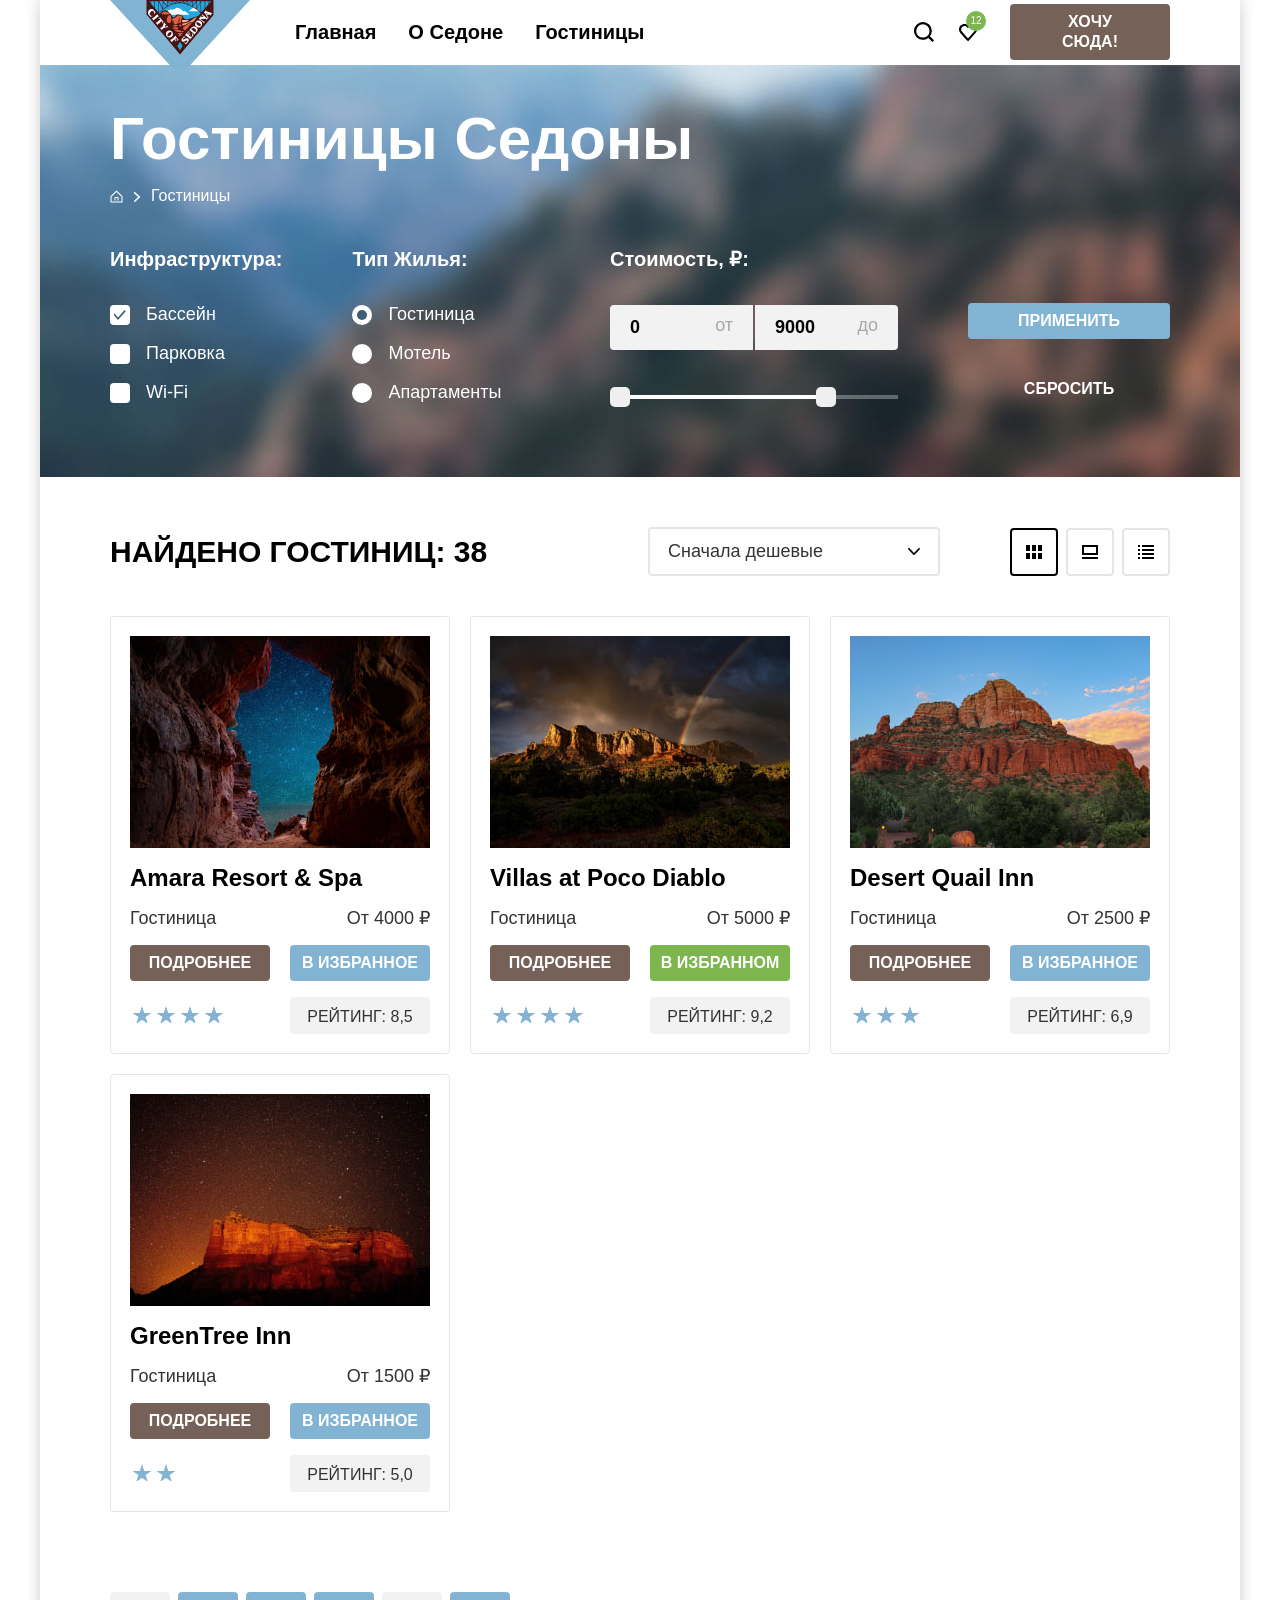
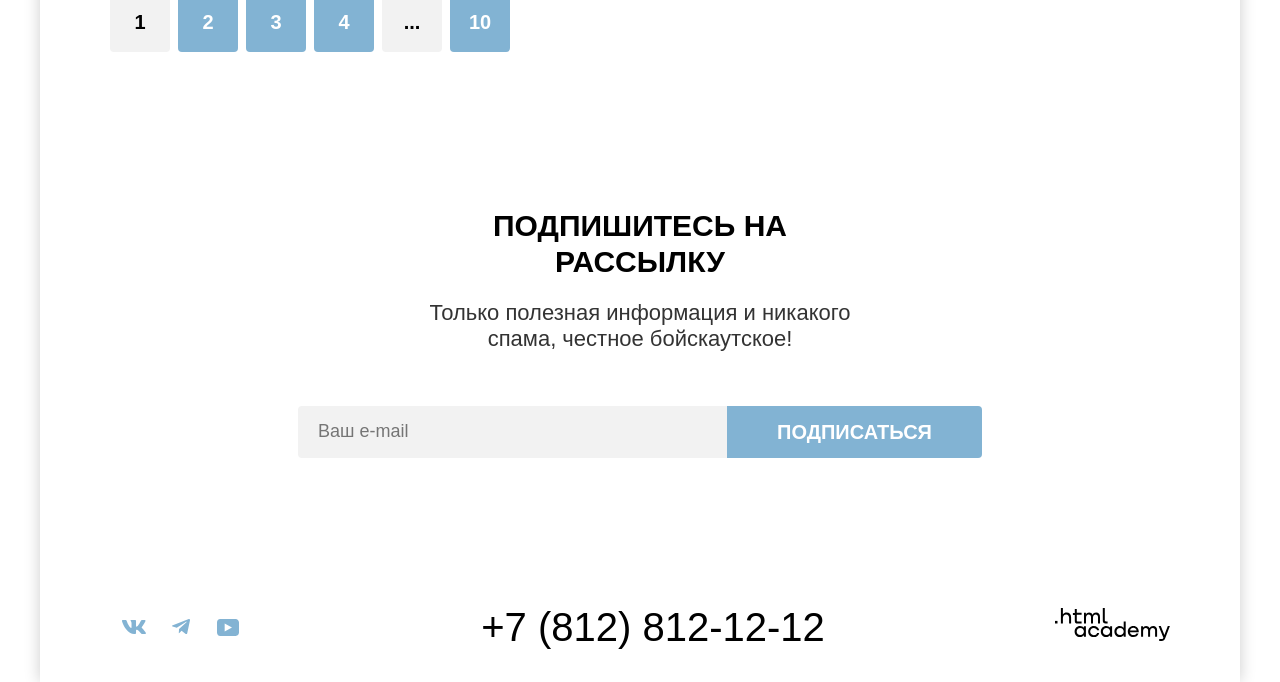
==== commit a6f9e7f3: "сделал все правки которые были необходимы." ====
--- a/catalog.html
+++ b/catalog.html
@@ -150,8 +150,12 @@
 
                 <div class="filter-range">
                   <div class="filter-range-active-line">
-                    <button class="filter-range-from" type="button"></button>
-                    <button class="filter-range-to" type="button"></button>
+                    <button class="filter-range-from" type="button">
+                      <span class="visually-hidden">кнопка изменения минимальной стоимости</span>
+                    </button>
+                    <button class="filter-range-to" type="button">
+                      <span class="visually-hidden">Кнопк изменения максимальной стоимости</span>
+                    </button>
                   </div>
                 </div>
 
@@ -301,7 +305,8 @@
           </h2>
           <p class="subscribe-text">Только полезная информация и никакого спама, честное бойскаутское!</p>
           <form class="subscribe-form" action="https://echo.htmlacademy.ru/" method="post">
-            <input class="subscribe-input" name="email" type="email" placeholder="Ваш e-mail" required>
+            <label class="visually-hidden" for="subscribe-email">Укажите email для подписки</label>
+            <input class="subscribe-input" name="user-email" type="email" placeholder="Ваш e-mail" required>
             <button class="subscribe-button" type="submit">Подписаться</button>
           </form>
         </section>
--- a/styles/style.css
+++ b/styles/style.css
@@ -63,21 +63,20 @@
 
 .page-header {
   display: flex;
-  flex-wrap: wrap;
   gap: 29px;
-  margin: 0 70px;
-  padding: 0;
+  padding: 0 70px;
+  margin: 0;
 }
 
 .logo-link {
   display: block;
   z-index: 0;
   margin-bottom: -10px;
+  min-width: 140px;
 }
 
 .navigation {
   display: flex;
-  flex-wrap: wrap;
   justify-content: space-between;
   flex-grow: 1;
   height: fit-content;
@@ -139,6 +138,10 @@
   transform: scaleX(1);
 }
 
+.navigation-link:active {
+  color: rgba(0, 0, 0, 0.3);
+}
+
 .navigation-user .navigation-link::before {
   transform-origin: bottom left;
   content: '';
@@ -157,6 +160,7 @@
 }
 
 .search-link {
+  position: relative;
   display: flex;
   justify-content: center;
   align-items: center;
@@ -168,7 +172,32 @@
   background-size: 20px 20px;
 }
 
+.search-link::before,
+.favorites-link::before {
+  transform-origin: bottom left;
+  content: '';
+  position: absolute;
+  bottom: 0;
+  left: 16px;
+  right: 16px;
+  transform: scaleX(0);
+  height: 2px;
+  transition: transform 0.3s ease;
+  background-color: #756257;
+}
+
+.search-link:hover::before,
+.favorites-link:hover::before {
+  transform: scaleX(1);
+}
+
+.search-link:active,
+.favorites-link:active {
+  opacity: 0.3;
+}
+
 .favorites-link {
+  position: relative;
   display: flex;
   justify-content: center;
   align-items: center;
@@ -211,6 +240,7 @@
   justify-content: center;
   align-items: center;
   width: fit-content;
+  max-width: 160px;
   height: fit-content;
   min-height: 36px;
   margin: 0 auto;
@@ -318,8 +348,8 @@
 }
 
 .promo-headline {
-  margin: 0 0 25px;
-  padding: 0;
+  margin: 0;
+  padding: 0 0 25px;
   font-size: 30px;
   font-family: inherit;
   font-weight: 700;
@@ -383,8 +413,12 @@
   text-align: center;
 }
 
+.advantages {
+  padding: 70px 0 0;
+}
+
 .advantages-header {
-  padding: 69px 270px 90px;
+  padding: 0 270px 90px;
   text-align: center;
 }
 
@@ -527,7 +561,7 @@
 }
 
 .souvenir-item::before {
-  background-image: url(../images/icons/souvenir.svg);
+  background-image: url(../images/icons/souvenir2.svg);
 }
 
 
@@ -986,6 +1020,7 @@
   display: flex;
   flex-direction: column;
   gap: 16px;
+  max-width: 150px;
 }
 
 .filter-checkbox {
@@ -1020,6 +1055,7 @@
   display: block;
   position: relative;
   width: 20px;
+  min-width: 20px;
   height: 20px;
   background-color: #ffffff;
   border-radius: 4px;
@@ -1075,6 +1111,7 @@
   display: block;
   position: relative;
   width: 20px;
+  min-width: 20px;
   height: 20px;
   background-color: #ffffff;
   border-radius: 50%;
@@ -1115,6 +1152,12 @@
   border-radius: 4px;
 }
 
+.filter-label {
+  overflow-wrap: break-word;
+  /* Разрешаем элементу сжиматься меньше размера его контента */
+  min-width: 0;
+}
+
 .filter-input:hover,
 .filter-label:hover {
   opacity: 0.6;
@@ -1356,7 +1399,7 @@
   display: grid;
   justify-content: space-between;
   gap: 16px 20px;
-  grid-template-rows: 212px 28px 21px 36px 37px;
+  grid-template-rows: 212px 1fr min-content auto 37px;
   grid-template-columns: 1fr 1fr;
   width: 340px;
   padding: 19px;
@@ -1421,6 +1464,7 @@
 
 .card-type,
 .card-price {
+  overflow-wrap: break-word;
   margin: 0;
   padding: 0;
   font-size: 18px;
@@ -1610,12 +1654,12 @@
   width: 717px;
 }
 
-.modal-close-button {
+.modal-button-close {
   position: absolute;
-  top: 64px;
-  right: 53px;
-  width: 53px;
-  height: 53px;
+  top: 65px;
+  right: 52px;
+  width: 52px;
+  height: 52px;
   padding: 0;
   background-color: #f2f2f2;
   cursor: pointer;
@@ -1623,26 +1667,42 @@
   border-radius: 50%;
 }
 
-.modal-close-button svg {
+/* Общие стили для линий крестика */
+.modal-button-close::before,
+.modal-button-close::after {
+  content: '';
+  position: absolute;
+   /* Центрируем линии строго посередине кнопки */
+  top: 50%;
+  left: 50%;
   width: 20px;
-  height: 20px;
-  margin: auto;
-}
-
-.modal-close-button:hover {
+  height: 2px;
+  background-color: #000;
+  /* Смещаем центр трансформации в центр самой линии для точного поворота */
+  transform: translate(-50%, -50%) rotate(45deg);
+  /* Добавляем плавный переход для изменения прозрачности */
+  transition: opacity 0.2s ease;
+}
+
+.modal-button-close::after {
+  transform: translate(-50%, -50%) rotate(-45deg);
+}
+
+.modal-button-close:hover {
   background-color: #e5e5e5;
 }
 
-.modal-close-button:focus-visible {
+.modal-button-close:focus-visible {
   outline: 3px solid #83B3D3;
   background-color: #e5e5e5;
 }
 
-.modal-close-button:active {
+.modal-button-close:active {
   background-color: #e5e5e5;
 }
 
-.modal-close-button:active svg path {
+.modal-button-close:active::after,
+.modal-button-close:active::before {
   opacity: 0.3;
 }
 
@@ -1738,7 +1798,7 @@
   align-items: center;
   overflow: hidden;
   width: 110px;
-  padding: 0 10px;
+  padding: 0 7px;
   background-color: #f2f2f2;
   border: none;
   border-radius: 4px;
@@ -1757,20 +1817,14 @@
   border: 3px solid transparent;
   border-radius: 4px;
   font-size: 18px;
-}
-
-.button-input svg {
-  border-radius: 4px;
-}
-
-.button-input svg path {
-  fill: #756157;
+  color: #756157;
   opacity: 0.3;
-}
-
-.button-input:hover svg path,
-.button-input:focus-visible svg path {
-  fill: #000000;
+  transition: color 0.3s ease; /* Плавный переход */
+}
+
+.button-input:hover,
+.button-input:focus-visible {
+  color: #000;
   opacity: 1;
 }
 
@@ -1779,8 +1833,12 @@
   opacity: 1;
 }
 
-.button-input:active svg path {
-  fill: #000000;
+.button-input svg {
+  border-radius: 4px;
+}
+
+.button-input:active {
+  color: #000000;
   opacity: 0.2;
 }
 
@@ -1801,13 +1859,13 @@
 }
 
 /* Скрываем стандартные стрелки для type="number" */
-.number-input input::-webkit-outer-spin-button,
-.number-input input::-webkit-inner-spin-button {
+.field-number::-webkit-outer-spin-button,
+.field-number::-webkit-inner-spin-button {
   -webkit-appearance: none;
   margin: 0;
 }
 
-.number-input {
+.field-number {
   -moz-appearance: textfield;
 }
 
@@ -1822,6 +1880,7 @@
 .label-children {
   grid-column: 3 / 4;
   margin-left: auto;
+  padding-right: 2px;
 }
 
 .field-group-children {
@@ -1880,7 +1939,7 @@
   background-image: url(../images/icons/tooltip.svg);
   background-repeat: no-repeat;
   background-position: center;
-  background-size: 20px 20px;
+  background-size: 26px 26px;
   border: none;
   border-radius: 50%;
 }
@@ -1890,10 +1949,10 @@
   display: none;
   position: absolute;
   z-index: 1;
-  left: 50%;
+  left: 49%;
   transform: translateY(15px) translateX(-50%);
   width: 256px;
-  padding: 15px 18px 18px 22px;
+  padding: 20px 18px 22px 21px;
   background-color: #333;
   border-radius: 10px;
   font-size: 16px;
@@ -1905,7 +1964,7 @@
 
 .tooltip-text::before {
   content: "";
-  display: none;
+  display: block;
   position: absolute;
   top: -9px;
   left: 50%;
